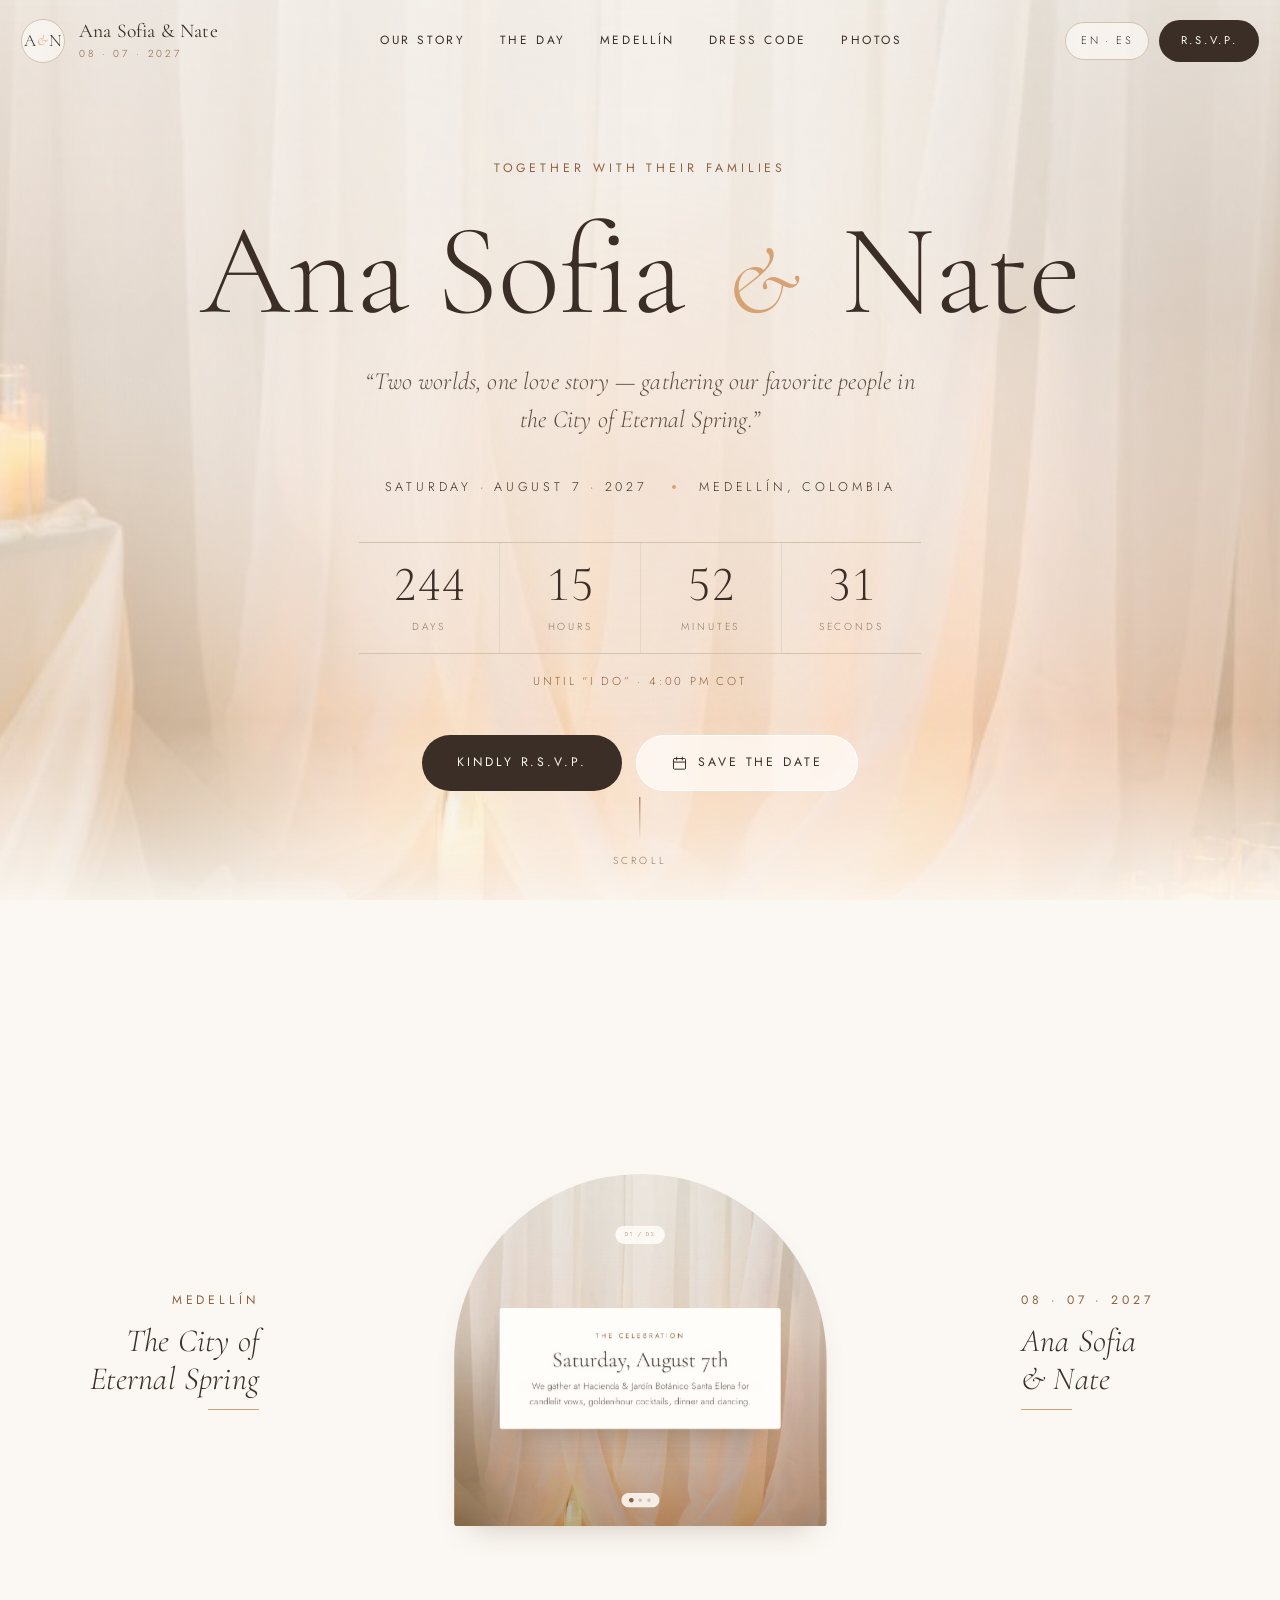
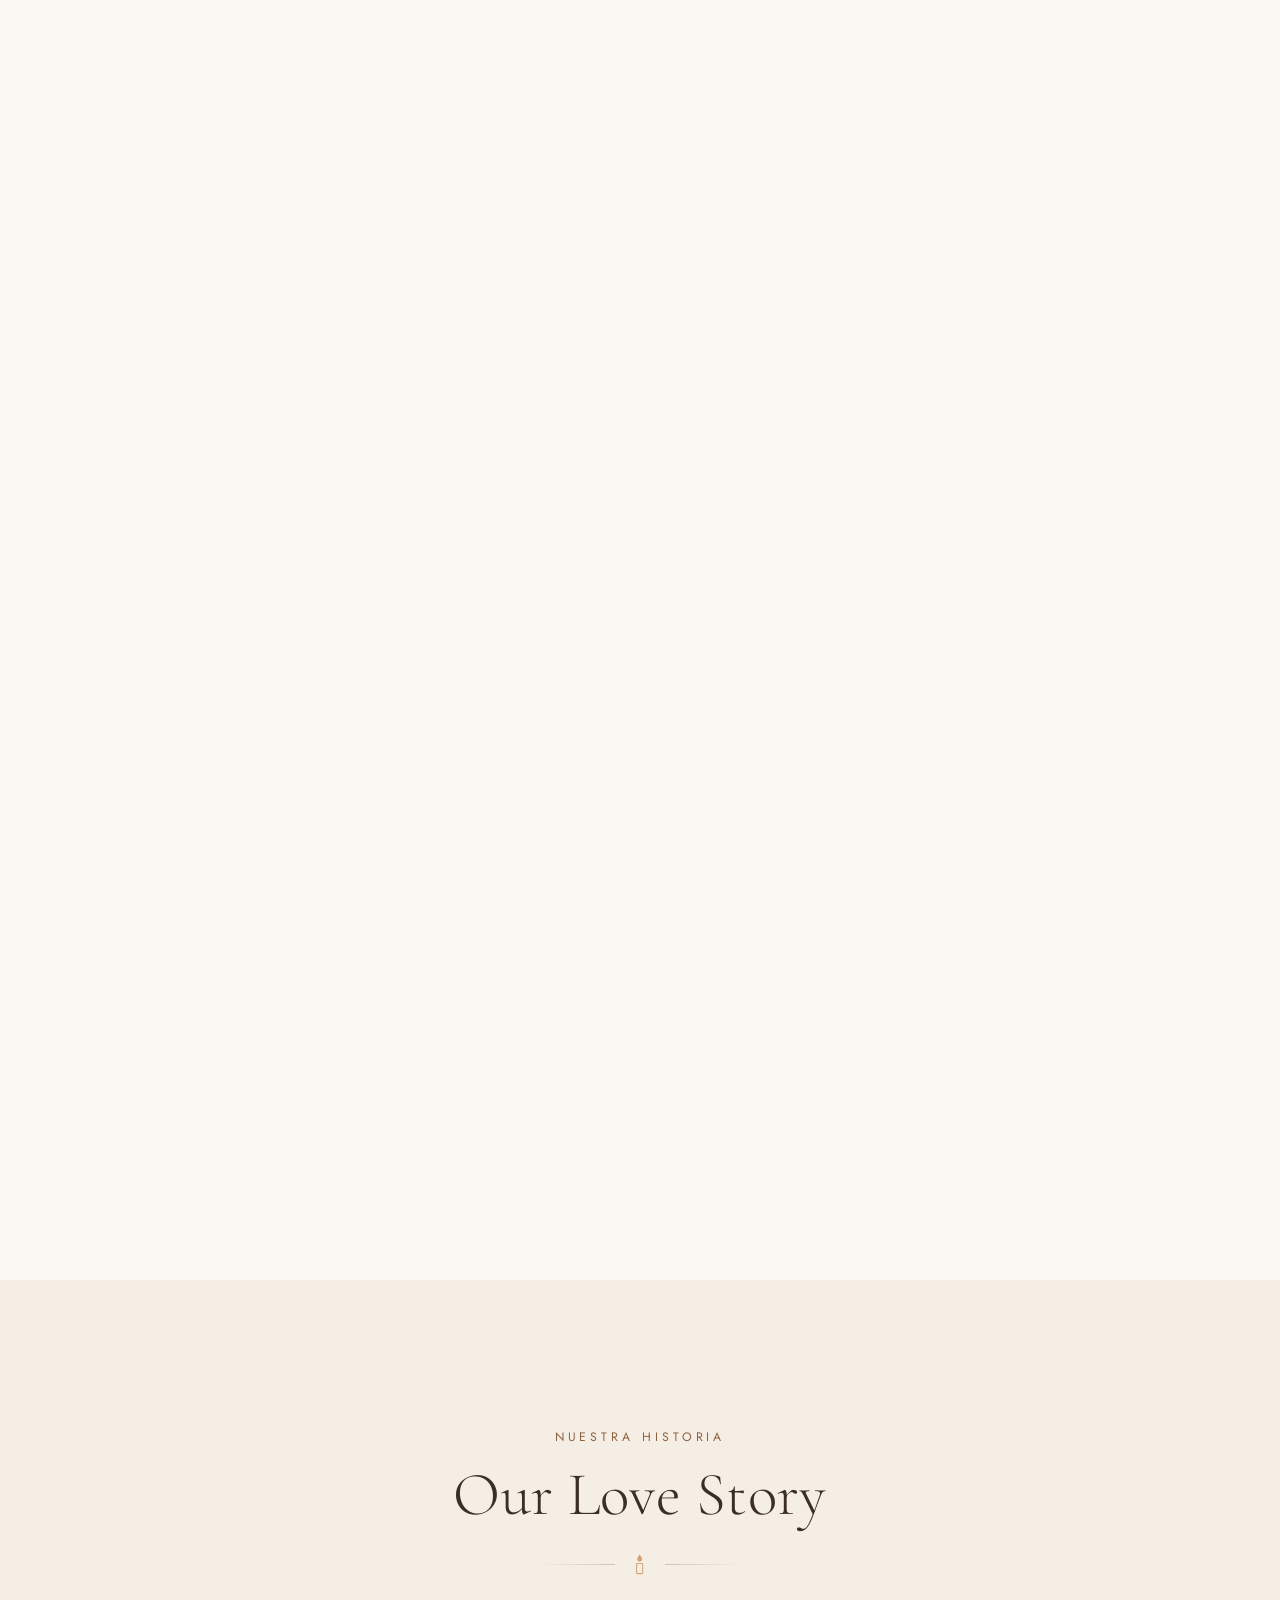
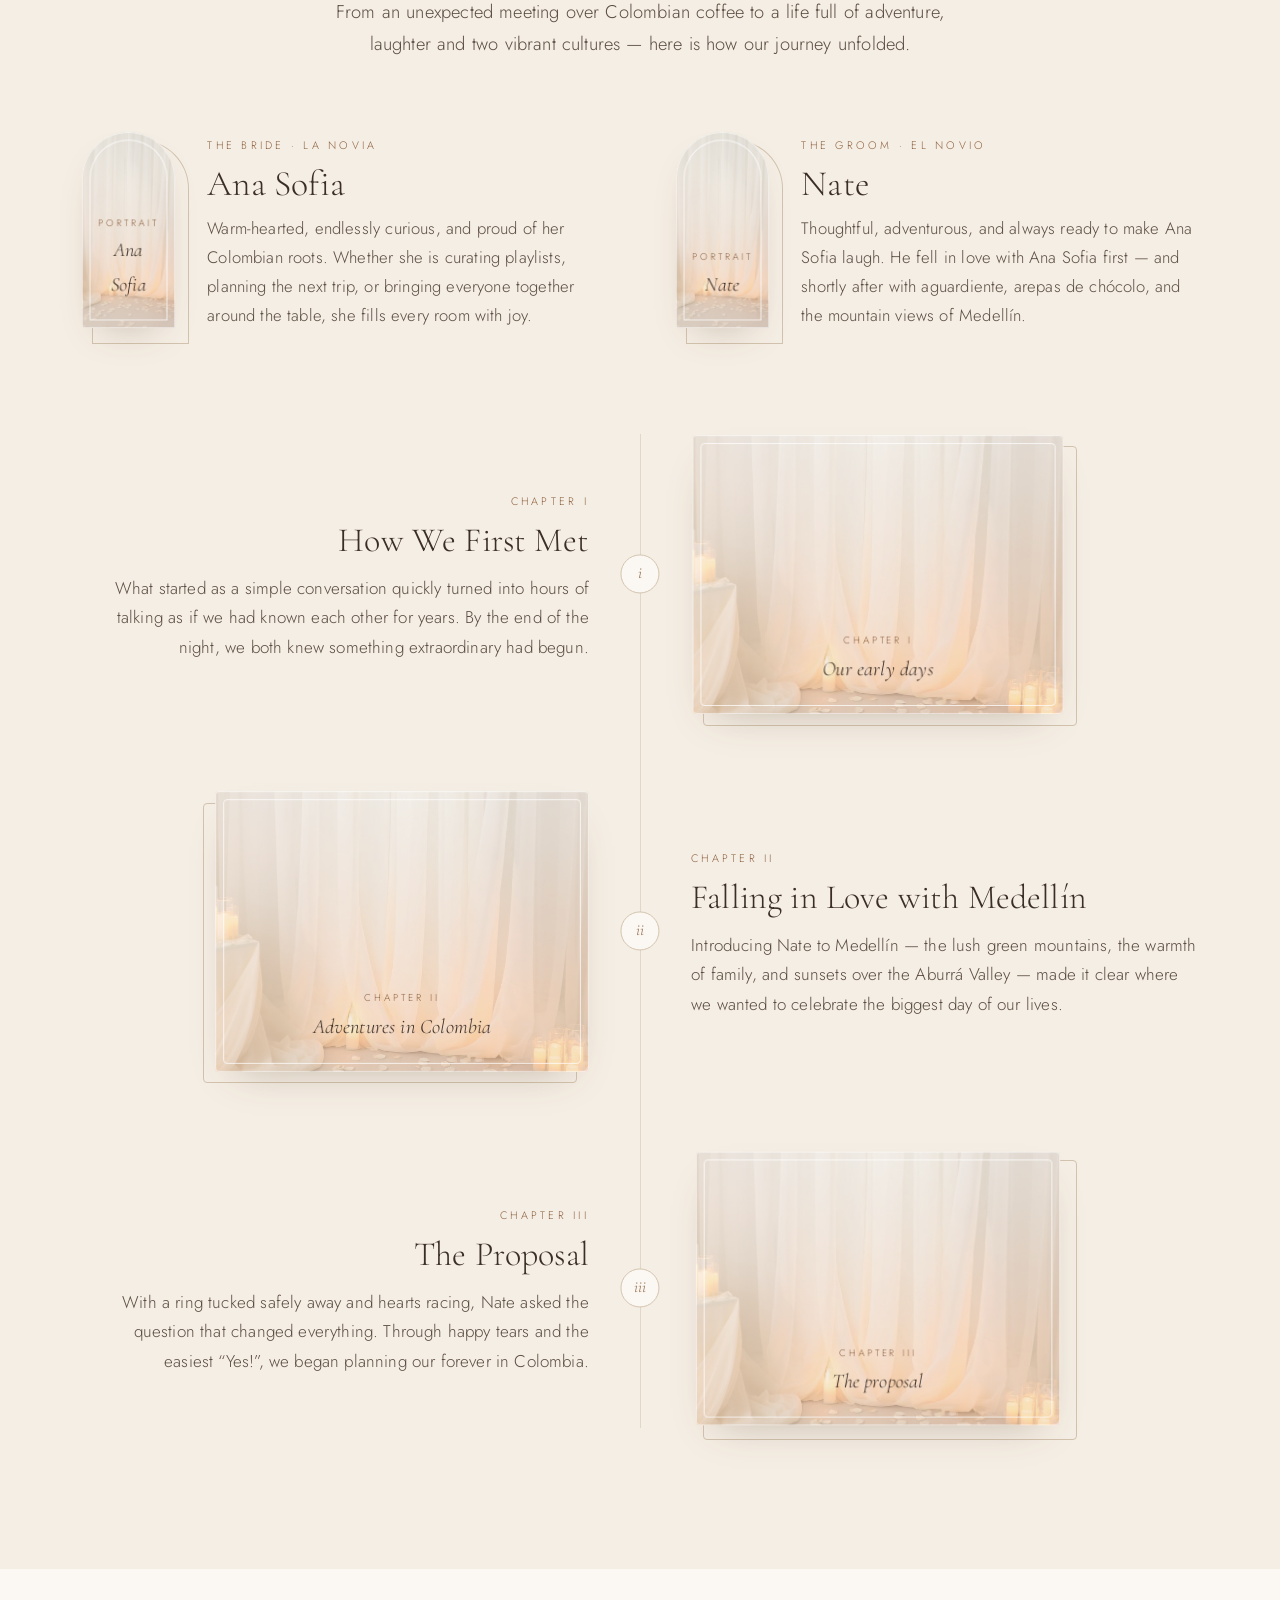
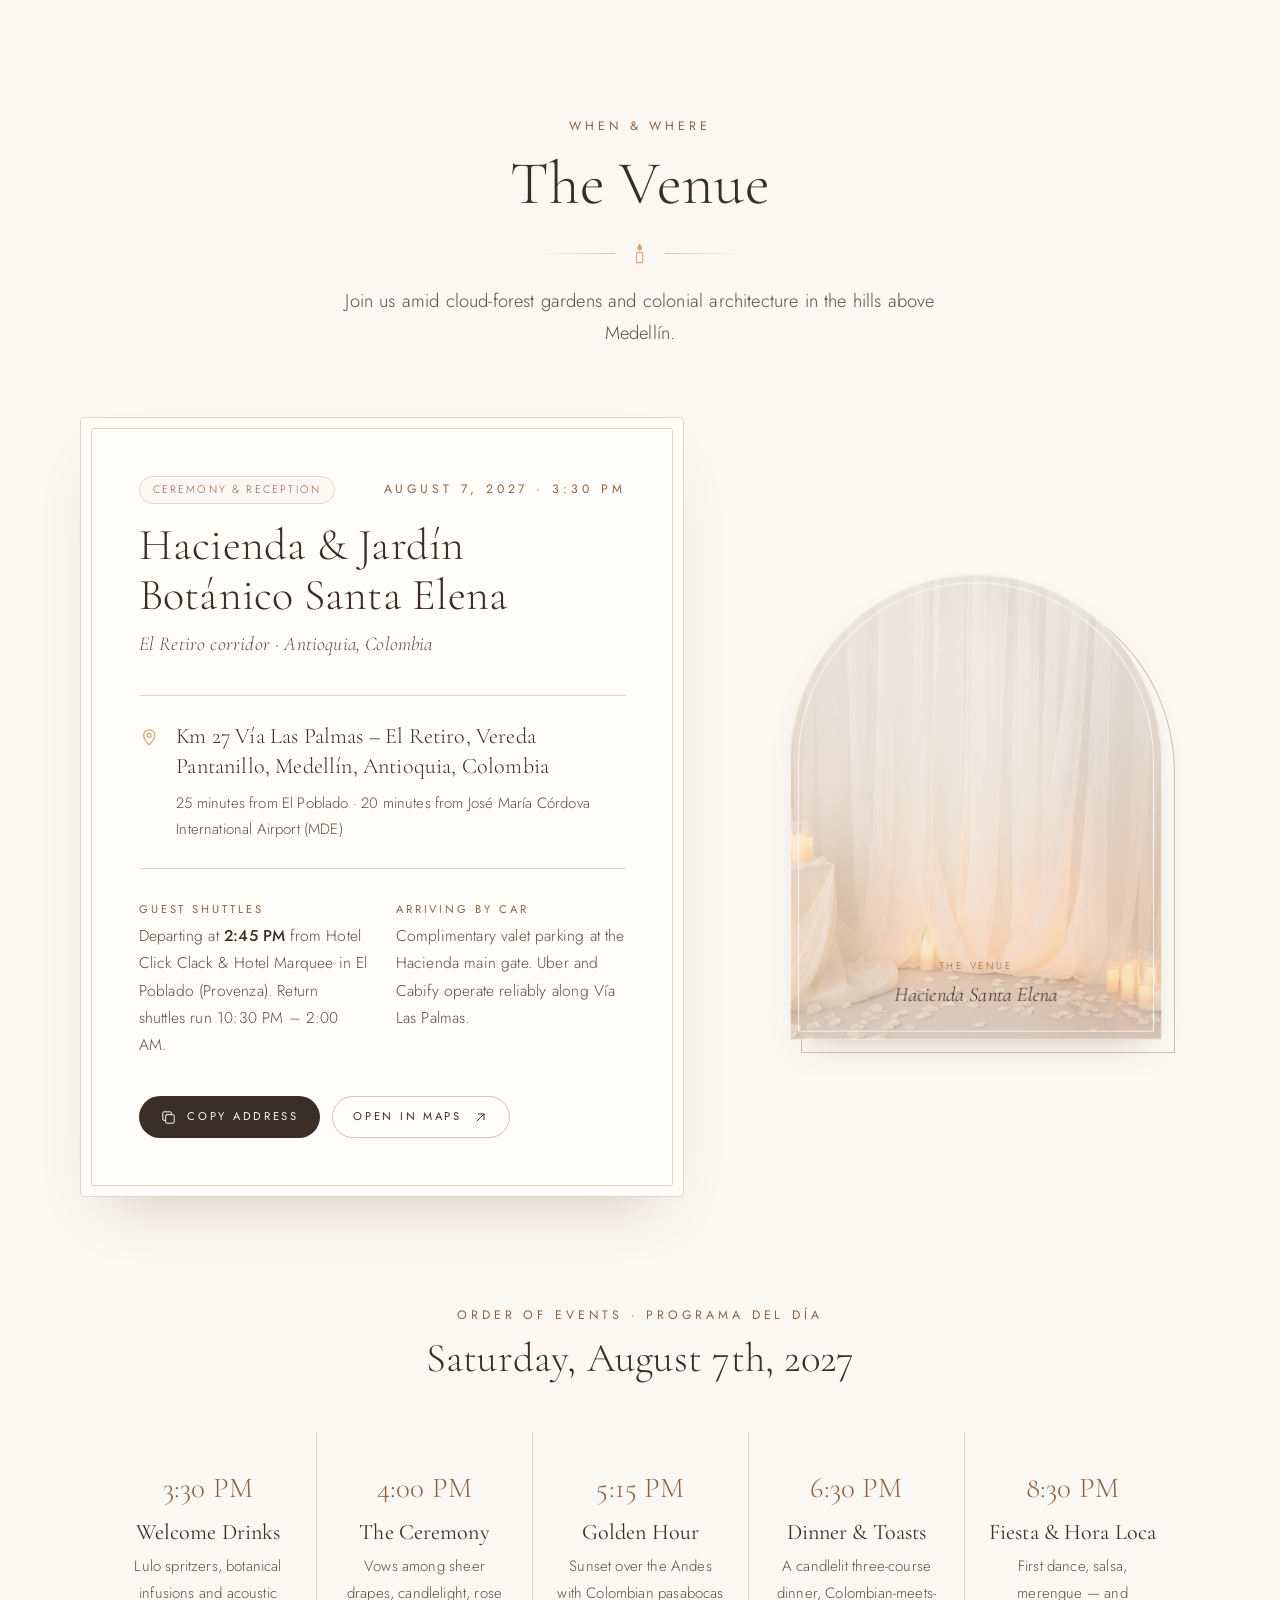
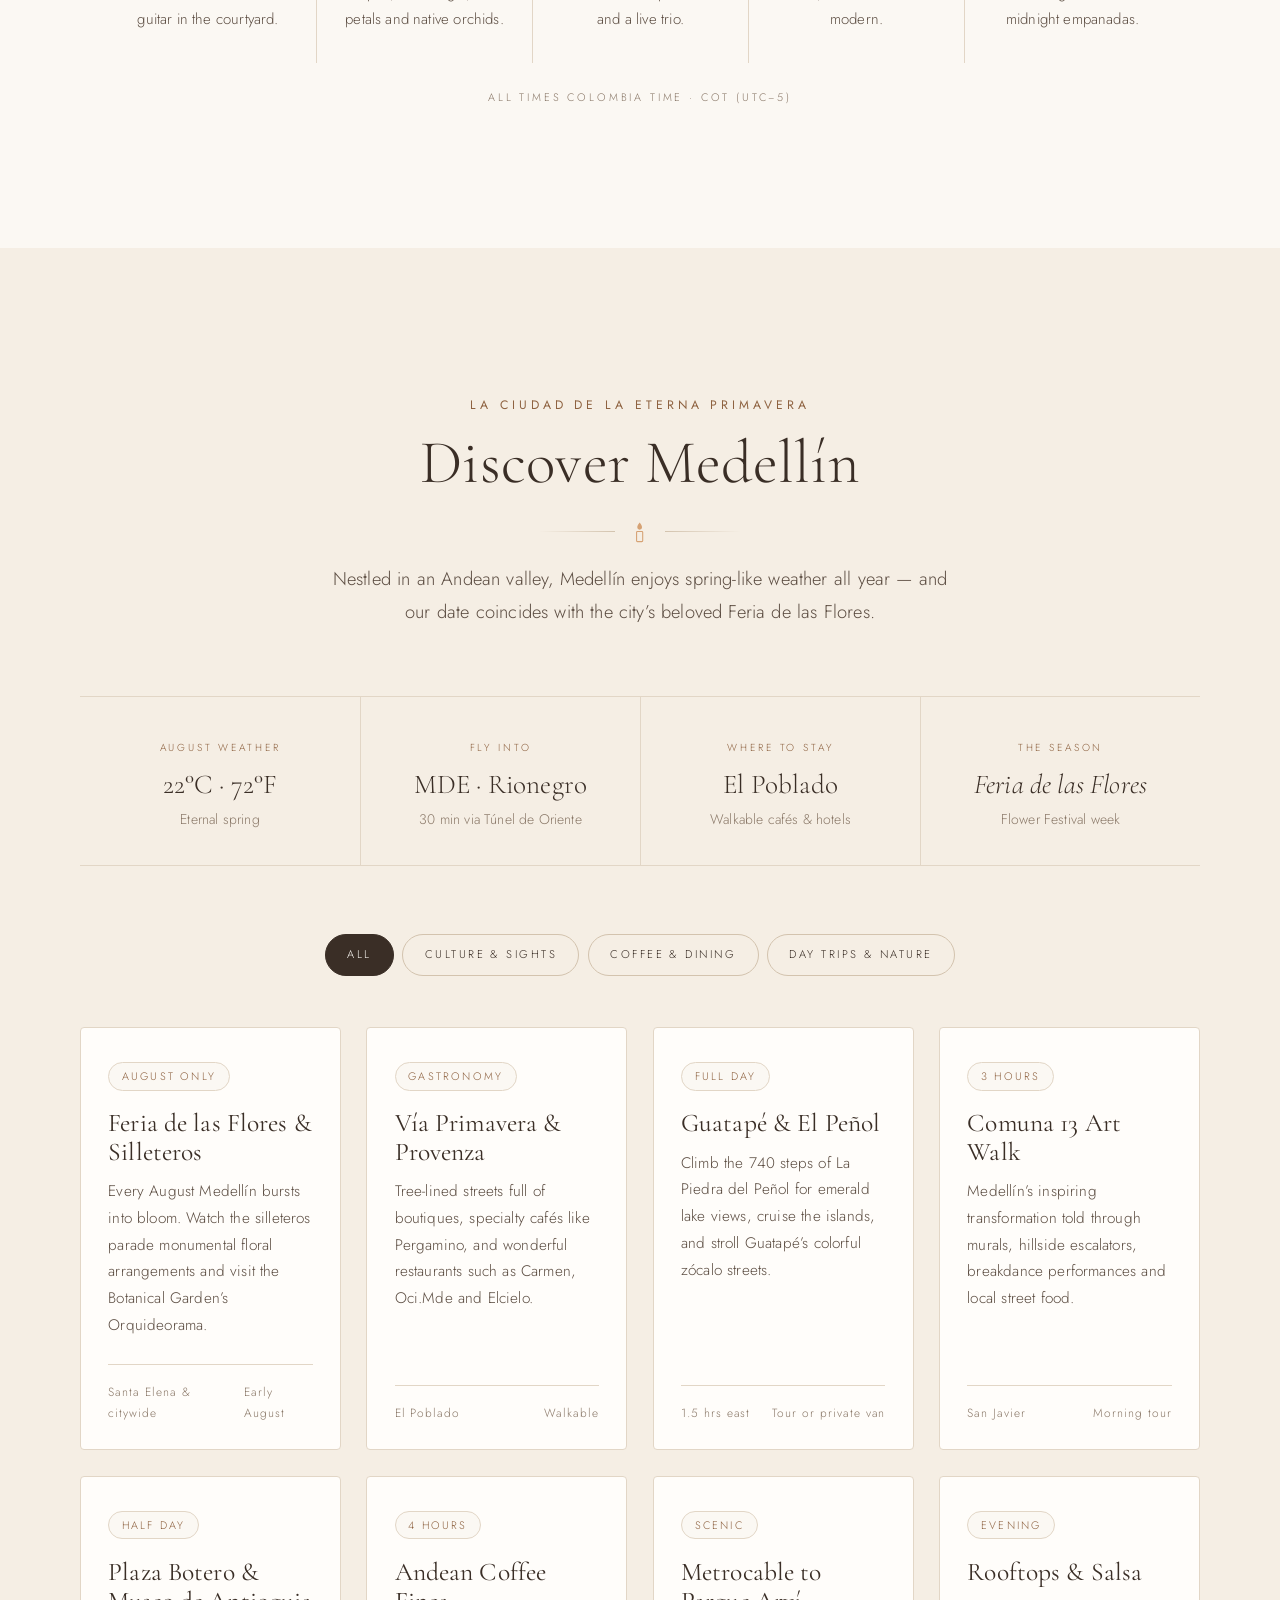
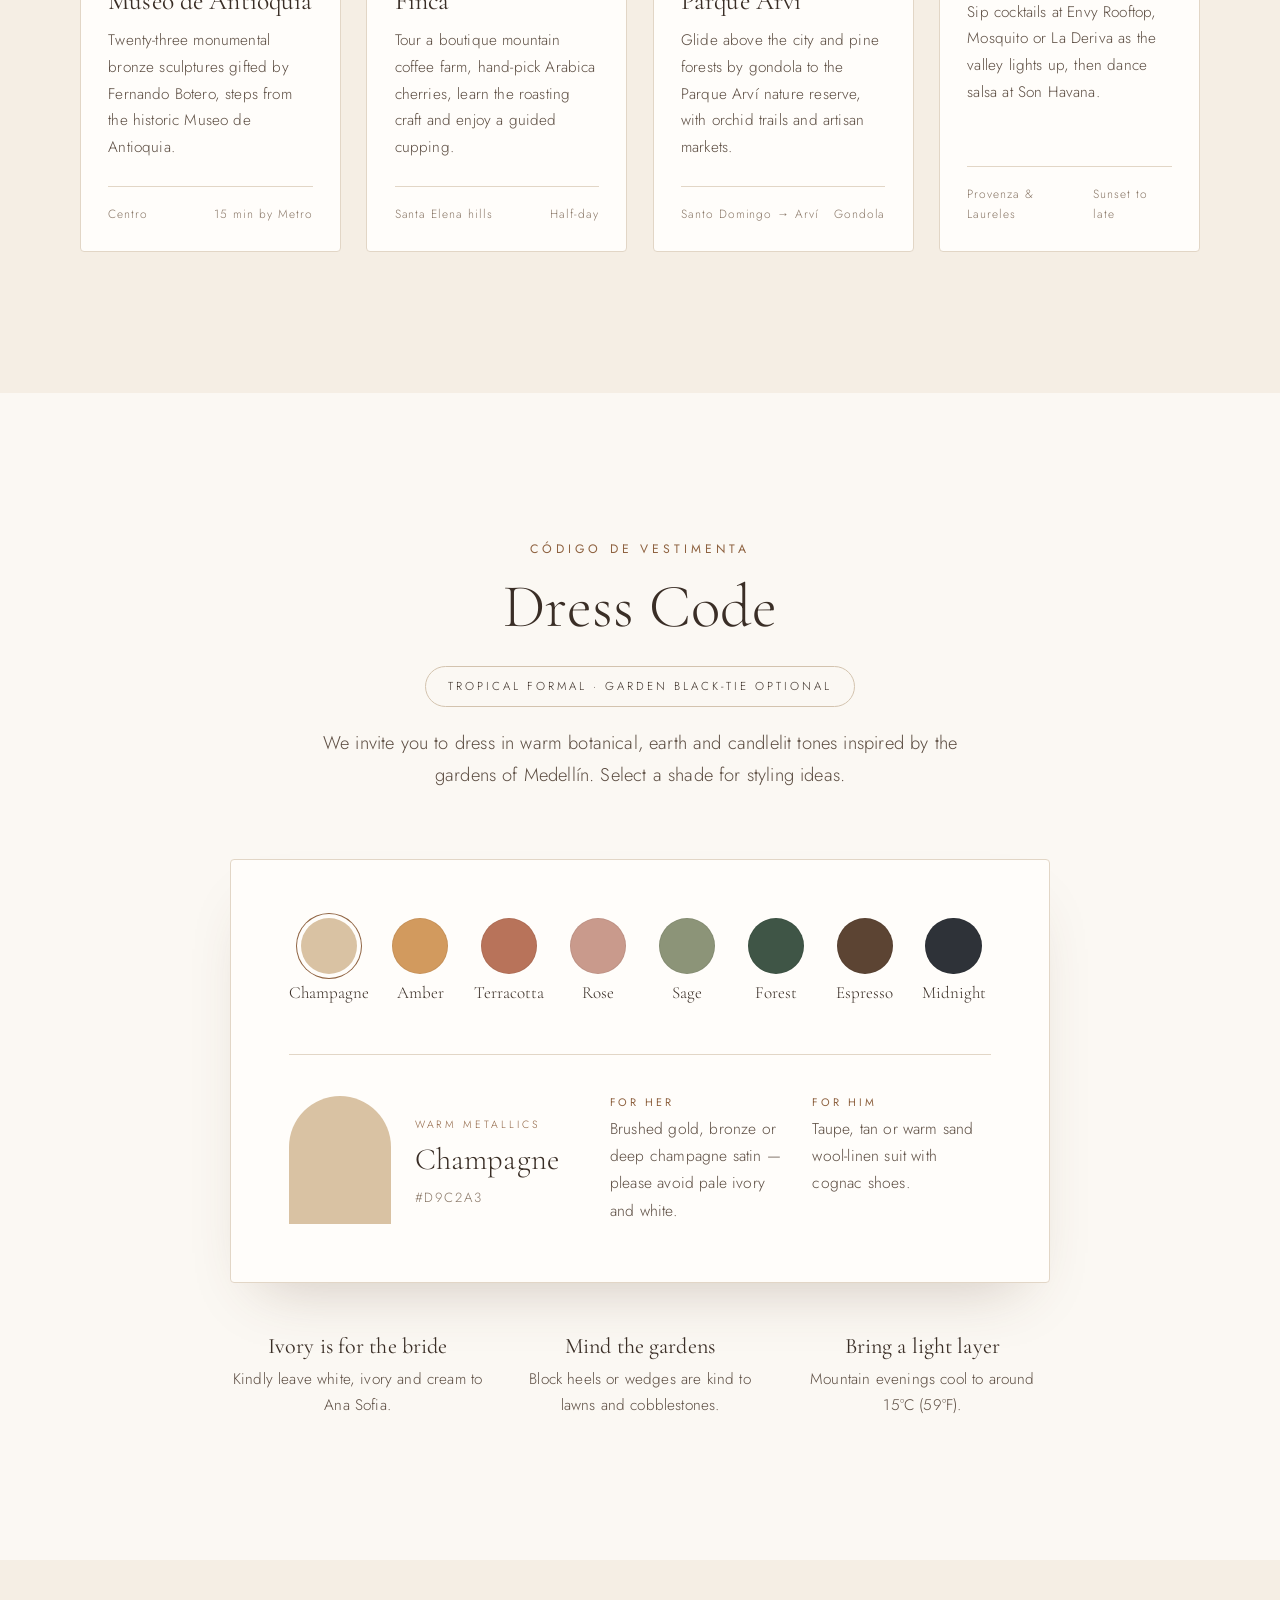
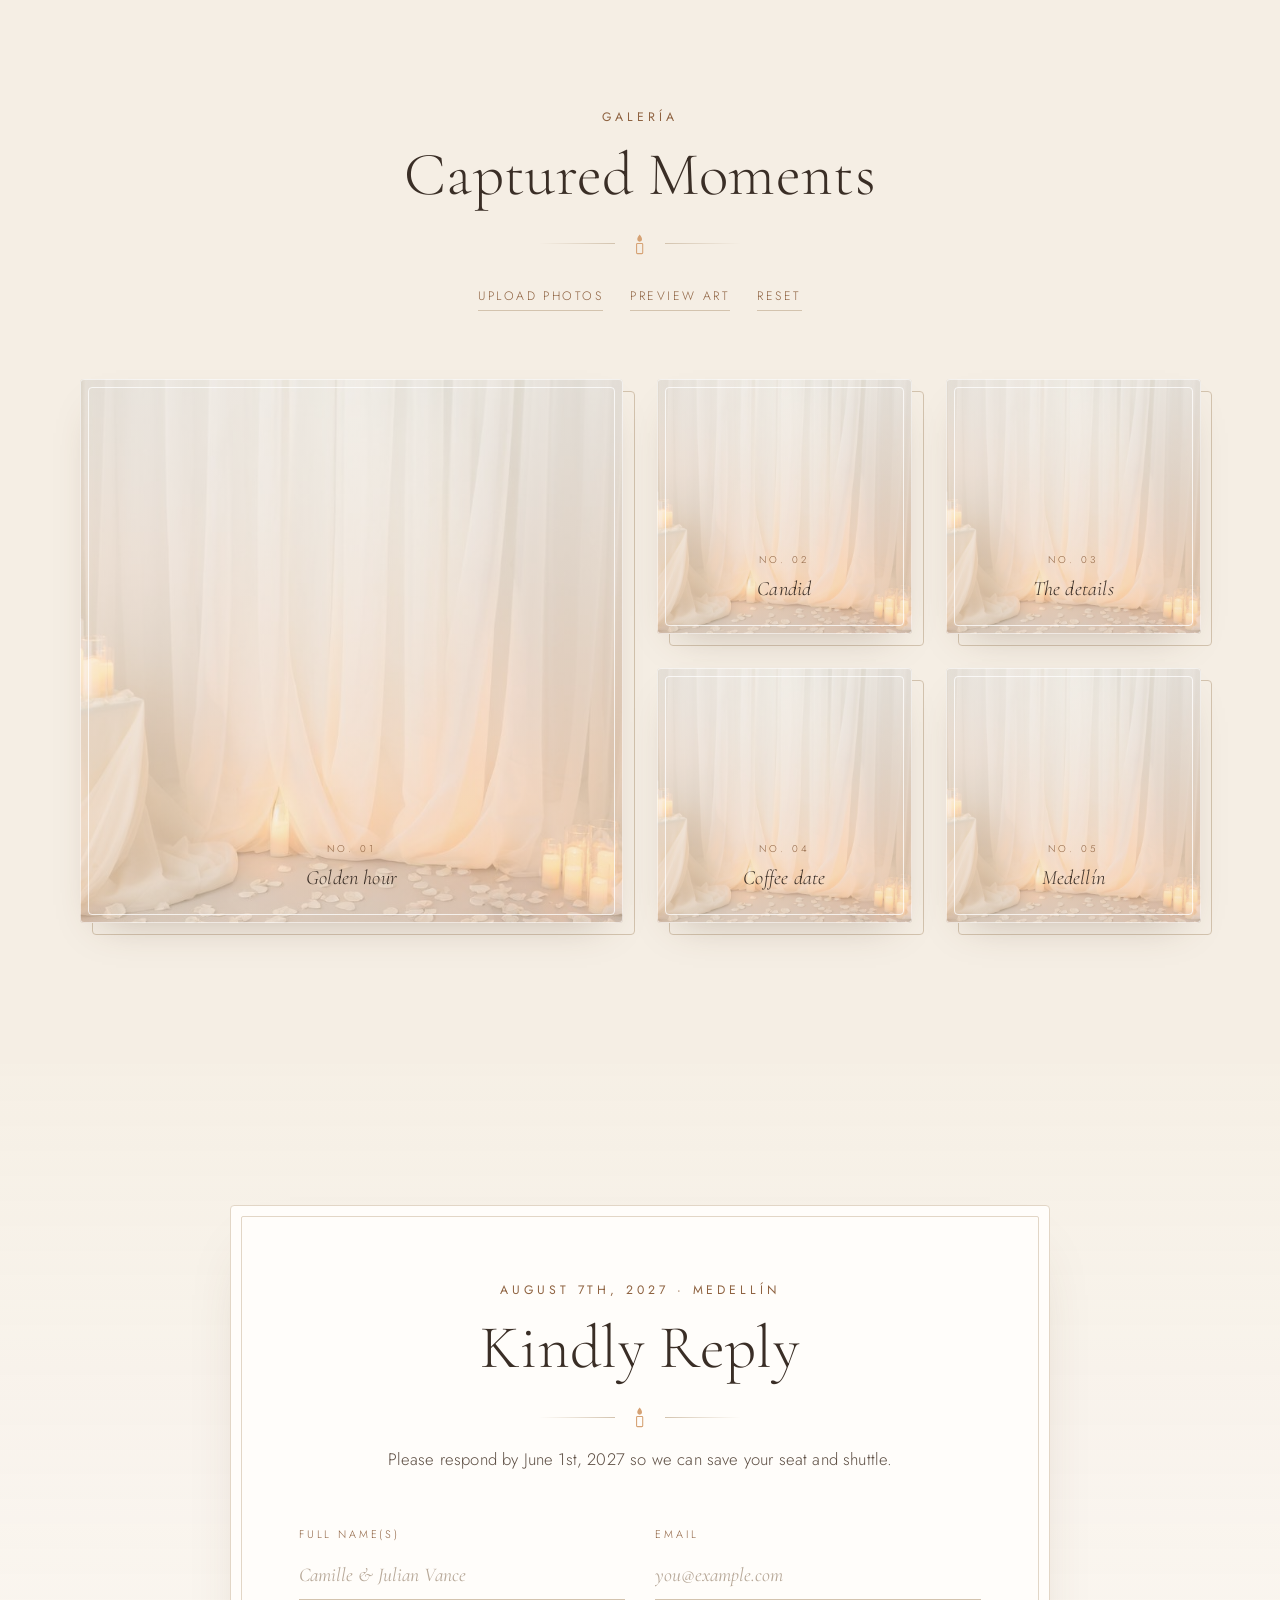
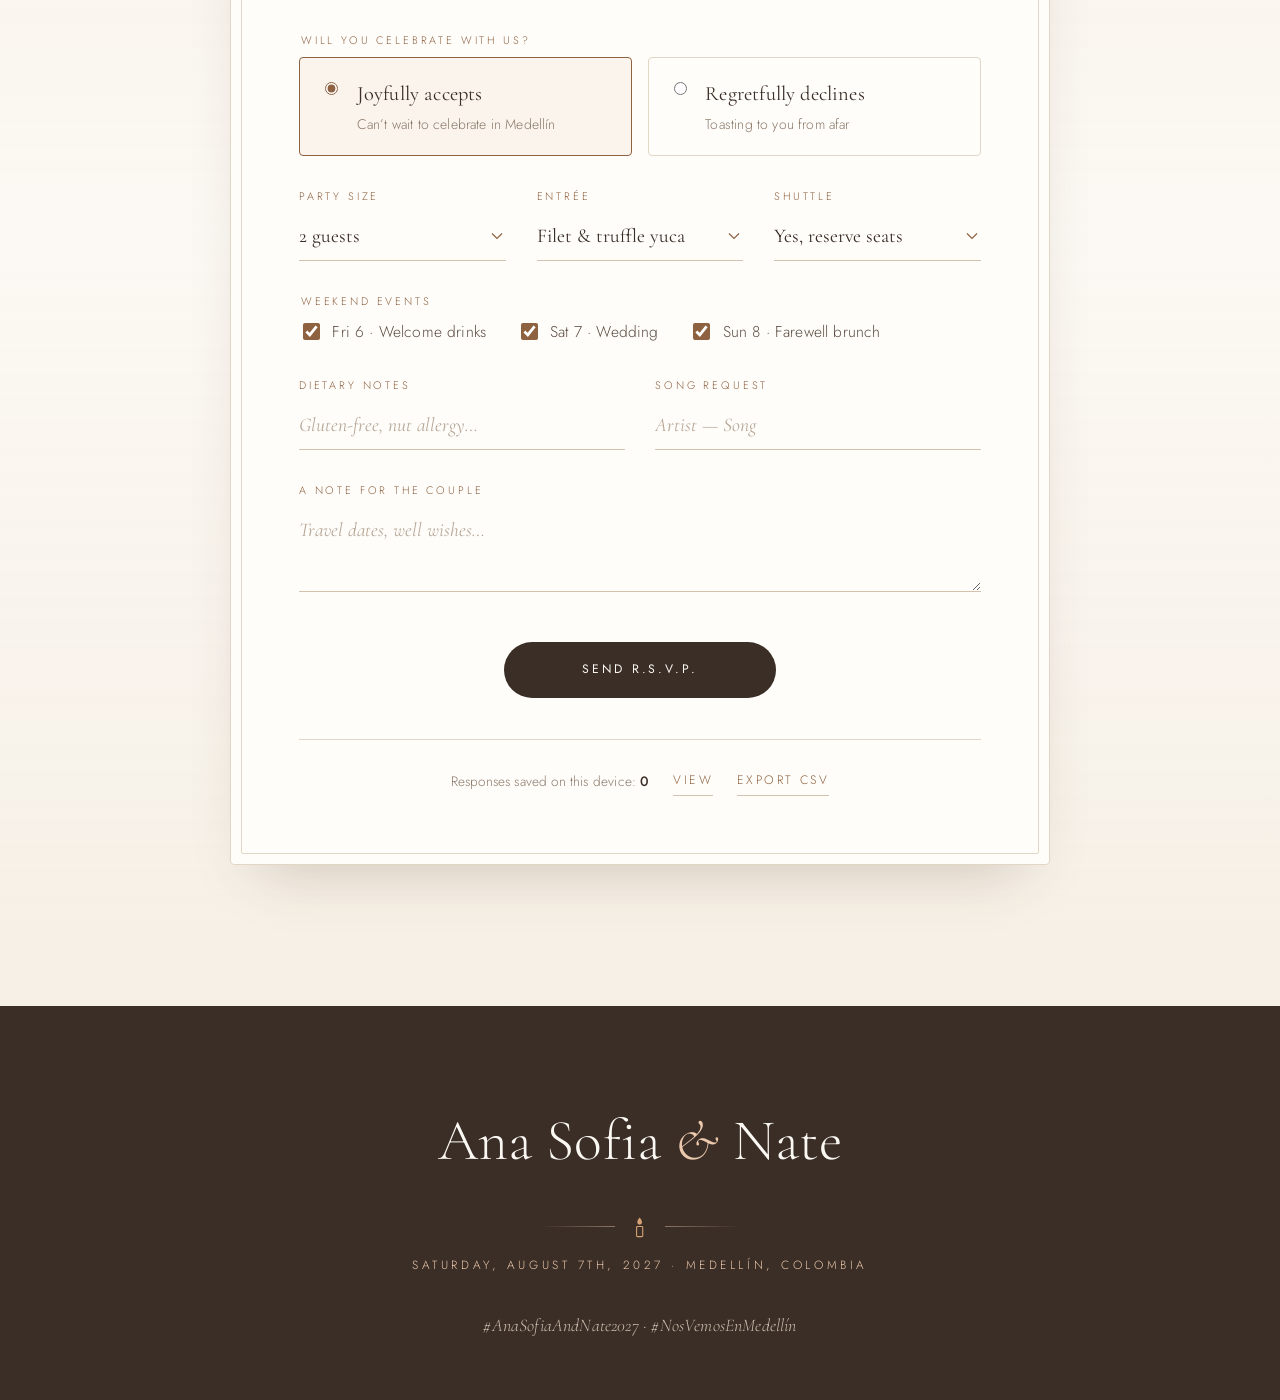
==== index.html @ 49f7eb11 "Redesign wedding site: minimal candlelight palette, refined frames and typography - Palette sampled " ====
<!DOCTYPE html>
<html lang="en">
<head>
  <meta charset="UTF-8" />
  <meta name="viewport" content="width=device-width, initial-scale=1.0" />
  <title>Ana Sofia &amp; Nate — August 7, 2027 · Medellín, Colombia</title>
  <meta name="description" content="Join us to celebrate the wedding of Ana Sofia & Nate on Saturday, August 7th, 2027 in Medellín, Colombia." />
  <meta name="theme-color" content="#FBF8F3" />
  <meta property="og:title" content="Ana Sofia & Nate · August 7, 2027" />
  <meta property="og:description" content="Two worlds, one love story — Medellín, Colombia." />
  <meta property="og:image" content="assets/photos/draped-candlelight-bg.jpg" />

  <link rel="preconnect" href="https://fonts.googleapis.com" />
  <link rel="preconnect" href="https://fonts.gstatic.com" crossorigin />
  <link href="https://fonts.googleapis.com/css2?family=Cormorant+Garamond:ital,wght@0,300;0,400;0,500;1,300;1,400&family=Jost:wght@300;400;500&family=Pinyon+Script&display=swap" rel="stylesheet" />

  <link rel="stylesheet" href="css/styles.css" />
</head>
<body>

  <!-- Candle (reused as the flourish ornament) -->
  <svg width="0" height="0" style="position:absolute" aria-hidden="true">
    <symbol id="i-candle" viewBox="0 0 14 20">
      <path d="M7 1.2c1.6 2 2.2 3.4 2.2 4.5A2.2 2.2 0 0 1 7 7.9a2.2 2.2 0 0 1-2.2-2.2c0-1.1.6-2.5 2.2-4.5z" fill="currentColor" stroke="none" />
      <rect x="4.2" y="9.5" width="5.6" height="9.3" rx="0.8" fill="none" stroke="currentColor" stroke-width="1" />
    </symbol>
  </svg>

  <div id="scrollProgressBar" aria-hidden="true"></div>

  <input type="file" id="photoUploadInput" accept="image/*" hidden />
  <input type="file" id="multiPhotoUploadInput" accept="image/*" multiple hidden />

  <!-- ======================================================================
       HEADER
       ====================================================================== -->
  <header id="siteHeader" class="site-header">
    <div class="header-inner">
      <a href="#home" class="monogram" aria-label="Ana Sofia & Nate — home">
        <span class="monogram-mark">A<span class="amp">&amp;</span>N</span>
        <span class="monogram-text">
          <b>Ana Sofia &amp; Nate</b>
          <small>08 · 07 · 2027</small>
        </span>
      </a>

      <nav class="main-nav" aria-label="Main">
        <a href="#story" class="nav-link" data-i18n="nav_story">Our Story</a>
        <a href="#venue" class="nav-link" data-i18n="nav_venue">The Day</a>
        <a href="#medellin" class="nav-link" data-i18n="nav_medellin">Medellín</a>
        <a href="#attire" class="nav-link" data-i18n="nav_attire">Dress Code</a>
        <a href="#gallery" class="nav-link" data-i18n="nav_gallery">Photos</a>
      </nav>

      <div class="header-actions">
        <button id="langToggleBtn" type="button" class="lang-btn" title="English / Español">
          <span id="langLabel">EN · ES</span>
        </button>
        <a href="#rsvp" class="btn btn-solid btn-sm header-rsvp" data-i18n="nav_rsvp">R.S.V.P.</a>
        <button id="mobileMenuBtn" type="button" class="menu-btn" aria-label="Open menu" aria-expanded="false" aria-controls="mobileMenuDrawer">
          <svg id="menuIconOpen" class="icon" viewBox="0 0 24 24"><path d="M4 8h16M4 16h16" /></svg>
          <svg id="menuIconClose" class="icon" viewBox="0 0 24 24" hidden><path d="M6 6l12 12M18 6L6 18" /></svg>
        </button>
      </div>
    </div>
  </header>

  <div id="mobileMenuDrawer" class="mobile-drawer" aria-hidden="true">
    <a href="#story" class="mobile-nav-link" data-i18n="nav_story">Our Story</a>
    <a href="#venue" class="mobile-nav-link" data-i18n="nav_venue">The Day</a>
    <a href="#medellin" class="mobile-nav-link" data-i18n="nav_medellin">Medellín</a>
    <a href="#attire" class="mobile-nav-link" data-i18n="nav_attire">Dress Code</a>
    <a href="#gallery" class="mobile-nav-link" data-i18n="nav_gallery">Photos</a>
    <a href="#rsvp" class="mobile-nav-link btn btn-solid" data-i18n="nav_rsvp">R.S.V.P.</a>
  </div>

  <main>
    <!-- ====================================================================
         HERO — the candlelight curtain
         ==================================================================== -->
    <section id="home" class="hero">
      <div id="heroBg" class="hero-bg" aria-hidden="true"></div>
      <div class="hero-glow" aria-hidden="true"></div>

      <div class="hero-inner" data-reveal="fade-up">
        <span class="eyebrow" data-i18n="hero_eyebrow">Together with their families</span>

        <h1 class="hero-names">Ana Sofia <span class="amp">&amp;</span> Nate</h1>

        <p class="hero-quote" data-i18n="hero_subtitle">
          “Two worlds, one love story — gathering our favorite people in the City of Eternal Spring.”
        </p>

        <div class="hero-meta">
          <span data-i18n="hero_date">Saturday · August 7 · 2027</span>
          <span class="dot" aria-hidden="true"></span>
          <span>Medellín, Colombia</span>
        </div>

        <div class="countdown" role="timer" aria-label="Countdown to the wedding">
          <div class="countdown-cell"><span id="cd-days" class="countdown-num">—</span><span class="countdown-label" data-i18n="cd_days">Days</span></div>
          <div class="countdown-cell"><span id="cd-hours" class="countdown-num">—</span><span class="countdown-label" data-i18n="cd_hours">Hours</span></div>
          <div class="countdown-cell"><span id="cd-minutes" class="countdown-num">—</span><span class="countdown-label" data-i18n="cd_mins">Minutes</span></div>
          <div class="countdown-cell"><span id="cd-seconds" class="countdown-num">—</span><span class="countdown-label" data-i18n="cd_secs">Seconds</span></div>
        </div>
        <p class="countdown-caption" data-i18n="countdown_label">Until “I do” · 4:00 PM COT</p>

        <div class="hero-actions">
          <a href="#rsvp" class="btn btn-solid" data-i18n="hero_cta_rsvp">Kindly R.S.V.P.</a>
          <button id="addToCalendarBtn" type="button" class="btn btn-light">
            <svg class="icon" viewBox="0 0 24 24"><rect x="3.5" y="5" width="17" height="15" rx="1.5" /><path d="M3.5 10h17M8 3v4M16 3v4" /></svg>
            <span data-i18n="hero_cta_calendar">Save the Date</span>
          </button>
        </div>
      </div>

      <a href="#medellin-portal" class="scroll-cue" aria-label="Scroll down">
        <span aria-hidden="true"></span>
        Scroll
      </a>
    </section>

    <!-- ====================================================================
         MEDELLÍN PORTAL — sticky scroll-zoom arch
         ==================================================================== -->
    <section id="medellin-portal" aria-label="Welcome to Medellín">
      <div id="portalScrollTrack" class="scroll-portal-track">
        <div class="scroll-portal-sticky">

          <div id="portalLeftShutter" class="portal-side portal-side-left" aria-hidden="true">
            <span class="eyebrow">Medellín</span>
            <p>The City of<br />Eternal Spring</p>
            <span class="rule"></span>
          </div>

          <div id="portalArchWindow" class="portal-arch-window">
            <div id="portalInnerBg" aria-hidden="true"></div>
            <div class="portal-scrim" aria-hidden="true"></div>

            <span id="portalProgressLabel" class="portal-label">01 / 03</span>

            <div class="portal-steps">
              <div id="portalStep1" class="portal-step-card is-active">
                <span class="eyebrow" data-i18n="portal1_eyebrow">The Destination</span>
                <h3 data-i18n="portal1_title">Welcome to Medellín</h3>
                <p data-i18n="portal1_text">Tucked high in the Andes, Medellín greets you with eternal-spring weather and true Colombian warmth.</p>
              </div>
              <div id="portalStep2" class="portal-step-card">
                <span class="eyebrow" data-i18n="portal2_eyebrow">Feria de las Flores</span>
                <h3 data-i18n="portal2_title">August in Full Bloom</h3>
                <p data-i18n="portal2_text">Our wedding weekend falls during the Festival of the Flowers, when orchids and rose petals fill the mountain estates.</p>
              </div>
              <div id="portalStep3" class="portal-step-card">
                <span class="eyebrow" data-i18n="portal3_eyebrow">The Celebration</span>
                <h3 data-i18n="portal3_title">Saturday, August 7th</h3>
                <p data-i18n="portal3_text">We gather at Hacienda &amp; Jardín Botánico Santa Elena for candlelit vows, golden-hour cocktails, dinner and dancing.</p>
              </div>
            </div>

            <div class="portal-dots" aria-hidden="true">
              <span id="portalDot1" class="portal-dot is-active"></span>
              <span id="portalDot2" class="portal-dot"></span>
              <span id="portalDot3" class="portal-dot"></span>
            </div>
          </div>

          <div id="portalRightShutter" class="portal-side portal-side-right" aria-hidden="true">
            <span class="eyebrow">08 · 07 · 2027</span>
            <p>Ana Sofia<br />&amp; Nate</p>
            <span class="rule"></span>
          </div>

        </div>
      </div>
    </section>

    <!-- ====================================================================
         OUR STORY
         ==================================================================== -->
    <section id="story" class="section section-cream">
      <div class="container">
        <header class="section-head" data-reveal="fade-up">
          <span class="eyebrow" data-i18n="story_eyebrow">Nuestra Historia</span>
          <h2 class="section-title" data-i18n="story_title">Our Love Story</h2>
          <div class="flourish" aria-hidden="true"><svg><use href="#i-candle" /></svg></div>
          <p class="lead" data-i18n="story_intro">
            From an unexpected meeting over Colombian coffee to a life full of adventure, laughter and two vibrant cultures — here is how our journey unfolded.
          </p>
        </header>

        <div class="bios">
          <article class="bio" data-reveal="slide-left">
            <div class="frame frame-arch size-bio">
              <div class="photo-placeholder scroll-zoom-object" data-scroll-zoom="0.08" data-slot="bio-sofi" data-title="Portrait of Ana Sofia" tabindex="0" role="button" aria-label="Upload a portrait of Ana Sofia">
                <div class="photo-caption"><small>Portrait</small><span>Ana Sofia</span></div>
                <span class="placeholder-overlay-badge">Add photo</span>
              </div>
            </div>
            <div>
              <span class="bio-role" data-i18n="bio_sofi_role">The Bride · La Novia</span>
              <h3>Ana Sofia</h3>
              <p data-i18n="bio_sofi_text">Warm-hearted, endlessly curious, and proud of her Colombian roots. Whether she is curating playlists, planning the next trip, or bringing everyone together around the table, she fills every room with joy.</p>
            </div>
          </article>

          <article class="bio" data-reveal="slide-right">
            <div class="frame frame-arch size-bio">
              <div class="photo-placeholder scroll-zoom-object" data-scroll-zoom="0.08" data-slot="bio-nate" data-title="Portrait of Nate" tabindex="0" role="button" aria-label="Upload a portrait of Nate">
                <div class="photo-caption"><small>Portrait</small><span>Nate</span></div>
                <span class="placeholder-overlay-badge">Add photo</span>
              </div>
            </div>
            <div>
              <span class="bio-role" data-i18n="bio_nate_role">The Groom · El Novio</span>
              <h3>Nate</h3>
              <p data-i18n="bio_nate_text">Thoughtful, adventurous, and always ready to make Ana Sofia laugh. He fell in love with Ana Sofia first — and shortly after with aguardiente, arepas de chócolo, and the mountain views of Medellín.</p>
            </div>
          </article>
        </div>

        <div id="storyTimelineContainer" class="timeline">
          <div class="timeline-spine" aria-hidden="true"><div id="storyTimelineProgress" class="timeline-spine-progress"></div></div>

          <div class="milestone">
            <div class="timeline-node" data-threshold="0.15">i</div>
            <div class="milestone-text" data-reveal="fade-up">
              <span class="chapter">Chapter I</span>
              <h3 data-i18n="m1_title">How We First Met</h3>
              <p data-i18n="m1_desc">What started as a simple conversation quickly turned into hours of talking as if we had known each other for years. By the end of the night, we both knew something extraordinary had begun.</p>
            </div>
            <div class="milestone-photo" data-reveal="zoom-in">
              <div class="frame frame-soft size-story">
                <div class="photo-placeholder scroll-zoom-object" data-scroll-zoom="0.1" data-slot="story-1" data-title="Chapter I — Our early days" tabindex="0" role="button" aria-label="Upload a photo for chapter one">
                  <div class="photo-caption"><small>Chapter I</small><span>Our early days</span></div>
                  <span class="placeholder-overlay-badge">Add photo</span>
                </div>
              </div>
            </div>
          </div>

          <div class="milestone reverse">
            <div class="timeline-node" data-threshold="0.5">ii</div>
            <div class="milestone-text" data-reveal="fade-up">
              <span class="chapter">Chapter II</span>
              <h3 data-i18n="m2_title">Falling in Love with Medellín</h3>
              <p data-i18n="m2_desc">Introducing Nate to Medellín — the lush green mountains, the warmth of family, and sunsets over the Aburrá Valley — made it clear where we wanted to celebrate the biggest day of our lives.</p>
            </div>
            <div class="milestone-photo" data-reveal="zoom-in">
              <div class="frame frame-soft frame-left size-story">
                <div class="photo-placeholder scroll-zoom-object" data-scroll-zoom="0.1" data-slot="story-2" data-title="Chapter II — Adventures in Colombia" tabindex="0" role="button" aria-label="Upload a photo for chapter two">
                  <div class="photo-caption"><small>Chapter II</small><span>Adventures in Colombia</span></div>
                  <span class="placeholder-overlay-badge">Add photo</span>
                </div>
              </div>
            </div>
          </div>

          <div class="milestone">
            <div class="timeline-node" data-threshold="0.85">iii</div>
            <div class="milestone-text" data-reveal="fade-up">
              <span class="chapter">Chapter III</span>
              <h3 data-i18n="m3_title">The Proposal</h3>
              <p data-i18n="m3_desc">With a ring tucked safely away and hearts racing, Nate asked the question that changed everything. Through happy tears and the easiest “Yes!”, we began planning our forever in Colombia.</p>
            </div>
            <div class="milestone-photo" data-reveal="zoom-in">
              <div class="frame frame-soft size-story">
                <div class="photo-placeholder scroll-zoom-object" data-scroll-zoom="0.1" data-slot="story-3" data-title="Chapter III — The proposal" tabindex="0" role="button" aria-label="Upload a photo for chapter three">
                  <div class="photo-caption"><small>Chapter III</small><span>The proposal</span></div>
                  <span class="placeholder-overlay-badge">Add photo</span>
                </div>
              </div>
            </div>
          </div>
        </div>
      </div>
    </section>

    <!-- ====================================================================
         VENUE & SCHEDULE
         ==================================================================== -->
    <section id="venue" class="section">
      <div class="container">
        <header class="section-head" data-reveal="fade-up">
          <span class="eyebrow" data-i18n="venue_eyebrow">When &amp; Where</span>
          <h2 class="section-title" data-i18n="venue_title">The Venue</h2>
          <div class="flourish" aria-hidden="true"><svg><use href="#i-candle" /></svg></div>
          <p class="lead" data-i18n="venue_subtitle">Join us amid cloud-forest gardens and colonial architecture in the hills above Medellín.</p>
        </header>

        <div class="venue-grid">
          <div class="card-framed venue-card" data-reveal="slide-left">
            <div class="venue-head-row">
              <span class="tag">Ceremony &amp; Reception</span>
              <span class="eyebrow">August 7, 2027 · 3:30 PM</span>
            </div>
            <h3>Hacienda &amp; Jardín Botánico Santa Elena</h3>
            <p class="venue-region">El Retiro corridor · Antioquia, Colombia</p>

            <div class="venue-address">
              <svg class="icon" viewBox="0 0 24 24"><path d="M12 21s-6.5-6.2-6.5-11.2a6.5 6.5 0 0 1 13 0C18.5 14.8 12 21 12 21z" /><circle cx="12" cy="9.8" r="2.3" /></svg>
              <div>
                <p id="venueAddressText" class="venue-address-text">Km 27 Vía Las Palmas – El Retiro, Vereda Pantanillo, Medellín, Antioquia, Colombia</p>
                <small>25 minutes from El Poblado · 20 minutes from José María Córdova International Airport (MDE)</small>
              </div>
            </div>

            <div class="venue-info">
              <div>
                <h4>Guest Shuttles</h4>
                <p>Departing at <strong>2:45 PM</strong> from Hotel Click Clack &amp; Hotel Marquee in El Poblado (Provenza). Return shuttles run 10:30 PM – 2:00 AM.</p>
              </div>
              <div>
                <h4>Arriving by Car</h4>
                <p>Complimentary valet parking at the Hacienda main gate. Uber and Cabify operate reliably along Vía Las Palmas.</p>
              </div>
            </div>

            <div class="venue-actions">
              <button id="copyAddressBtn" type="button" class="btn btn-solid btn-sm">
                <svg class="icon" viewBox="0 0 24 24"><rect x="8" y="8" width="12" height="12" rx="1.5" /><path d="M16 8V5.5A1.5 1.5 0 0 0 14.5 4h-9A1.5 1.5 0 0 0 4 5.5v9A1.5 1.5 0 0 0 5.5 16H8" /></svg>
                <span id="copyAddressLabel">Copy Address</span>
              </button>
              <a href="https://www.google.com/maps/search/?api=1&amp;query=V%C3%ADa+Las+Palmas+El+Retiro+Medellin+Colombia" target="_blank" rel="noopener noreferrer" class="btn btn-ghost btn-sm">
                Open in Maps
                <svg class="icon" viewBox="0 0 24 24"><path d="M7 17L17 7M9 7h8v8" /></svg>
              </a>
            </div>
          </div>

          <div data-reveal="zoom-in">
            <div class="frame frame-arch size-venue">
              <div class="photo-placeholder scroll-zoom-object" data-scroll-zoom="0.1" data-slot="venue-photo" data-title="Hacienda & Gardens — the venue" tabindex="0" role="button" aria-label="Upload a photo of the venue">
                <div class="photo-caption"><small>The Venue</small><span>Hacienda Santa Elena</span></div>
                <span class="placeholder-overlay-badge">Add photo</span>
              </div>
            </div>
          </div>
        </div>

        <div class="schedule" data-reveal="fade-up">
          <span class="eyebrow">Order of Events · Programa del Día</span>
          <h3 class="schedule-day">Saturday, August 7th, 2027</h3>

          <ol class="schedule-list" data-stagger-group>
            <li class="schedule-item" data-reveal="fade-up">
              <span class="schedule-time">3:30 PM</span>
              <h4>Welcome Drinks</h4>
              <p>Lulo spritzers, botanical infusions and acoustic guitar in the courtyard.</p>
            </li>
            <li class="schedule-item" data-reveal="fade-up">
              <span class="schedule-time">4:00 PM</span>
              <h4>The Ceremony</h4>
              <p>Vows among sheer drapes, candlelight, rose petals and native orchids.</p>
            </li>
            <li class="schedule-item" data-reveal="fade-up">
              <span class="schedule-time">5:15 PM</span>
              <h4>Golden Hour</h4>
              <p>Sunset over the Andes with Colombian pasabocas and a live trio.</p>
            </li>
            <li class="schedule-item" data-reveal="fade-up">
              <span class="schedule-time">6:30 PM</span>
              <h4>Dinner &amp; Toasts</h4>
              <p>A candlelit three-course dinner, Colombian-meets-modern.</p>
            </li>
            <li class="schedule-item" data-reveal="fade-up">
              <span class="schedule-time">8:30 PM</span>
              <h4>Fiesta &amp; Hora Loca</h4>
              <p>First dance, salsa, merengue — and midnight empanadas.</p>
            </li>
          </ol>
          <p class="tz-note">All times Colombia Time · COT (UTC−5)</p>
        </div>
      </div>
    </section>

    <!-- ====================================================================
         MEDELLÍN GUIDE
         ==================================================================== -->
    <section id="medellin" class="section section-cream">
      <div class="container">
        <header class="section-head" data-reveal="fade-up">
          <span class="eyebrow" data-i18n="mde_eyebrow">La Ciudad de la Eterna Primavera</span>
          <h2 class="section-title" data-i18n="mde_title">Discover Medellín</h2>
          <div class="flourish" aria-hidden="true"><svg><use href="#i-candle" /></svg></div>
          <p class="lead" data-i18n="mde_intro">Nestled in an Andean valley, Medellín enjoys spring-like weather all year — and our date coincides with the city’s beloved Feria de las Flores.</p>
        </header>

        <div class="facts" data-reveal="fade-up">
          <div class="fact"><small>August Weather</small><p>22°C · 72°F</p><span>Eternal spring</span></div>
          <div class="fact"><small>Fly Into</small><p>MDE · Rionegro</p><span>30 min via Túnel de Oriente</span></div>
          <div class="fact"><small>Where to Stay</small><p>El Poblado</p><span>Walkable cafés &amp; hotels</span></div>
          <div class="fact"><small>The Season</small><p><em>Feria de las Flores</em></p><span>Flower Festival week</span></div>
        </div>

        <div class="filters" role="group" aria-label="Filter recommendations" data-reveal="fade-up">
          <button type="button" class="mde-filter-btn active-filter" data-category="all" aria-pressed="true">All</button>
          <button type="button" class="mde-filter-btn" data-category="culture" aria-pressed="false">Culture &amp; Sights</button>
          <button type="button" class="mde-filter-btn" data-category="dining" aria-pressed="false">Coffee &amp; Dining</button>
          <button type="button" class="mde-filter-btn" data-category="daytrips" aria-pressed="false">Day Trips &amp; Nature</button>
        </div>

        <div id="medellinGrid" class="mde-grid" data-stagger-group>
          <article class="mde-card" data-category="culture" data-reveal="fade-up">
            <span class="tag">August only</span>
            <h3>Feria de las Flores &amp; Silleteros</h3>
            <p>Every August Medellín bursts into bloom. Watch the silleteros parade monumental floral arrangements and visit the Botanical Garden’s Orquideorama.</p>
            <footer><span>Santa Elena &amp; citywide</span><span>Early August</span></footer>
          </article>

          <article class="mde-card" data-category="dining" data-reveal="fade-up">
            <span class="tag">Gastronomy</span>
            <h3>Vía Primavera &amp; Provenza</h3>
            <p>Tree-lined streets full of boutiques, specialty cafés like Pergamino, and wonderful restaurants such as Carmen, Oci.Mde and Elcielo.</p>
            <footer><span>El Poblado</span><span>Walkable</span></footer>
          </article>

          <article class="mde-card" data-category="daytrips" data-reveal="fade-up">
            <span class="tag">Full day</span>
            <h3>Guatapé &amp; El Peñol</h3>
            <p>Climb the 740 steps of La Piedra del Peñol for emerald lake views, cruise the islands, and stroll Guatapé’s colorful zócalo streets.</p>
            <footer><span>1.5 hrs east</span><span>Tour or private van</span></footer>
          </article>

          <article class="mde-card" data-category="culture" data-reveal="fade-up">
            <span class="tag">3 hours</span>
            <h3>Comuna 13 Art Walk</h3>
            <p>Medellín’s inspiring transformation told through murals, hillside escalators, breakdance performances and local street food.</p>
            <footer><span>San Javier</span><span>Morning tour</span></footer>
          </article>

          <article class="mde-card" data-category="culture" data-reveal="fade-up">
            <span class="tag">Half day</span>
            <h3>Plaza Botero &amp; Museo de Antioquia</h3>
            <p>Twenty-three monumental bronze sculptures gifted by Fernando Botero, steps from the historic Museo de Antioquia.</p>
            <footer><span>Centro</span><span>15 min by Metro</span></footer>
          </article>

          <article class="mde-card" data-category="daytrips" data-reveal="fade-up">
            <span class="tag">4 hours</span>
            <h3>Andean Coffee Finca</h3>
            <p>Tour a boutique mountain coffee farm, hand-pick Arabica cherries, learn the roasting craft and enjoy a guided cupping.</p>
            <footer><span>Santa Elena hills</span><span>Half-day</span></footer>
          </article>

          <article class="mde-card" data-category="daytrips" data-reveal="fade-up">
            <span class="tag">Scenic</span>
            <h3>Metrocable to Parque Arví</h3>
            <p>Glide above the city and pine forests by gondola to the Parque Arví nature reserve, with orchid trails and artisan markets.</p>
            <footer><span>Santo Domingo → Arví</span><span>Gondola</span></footer>
          </article>

          <article class="mde-card" data-category="dining" data-reveal="fade-up">
            <span class="tag">Evening</span>
            <h3>Rooftops &amp; Salsa</h3>
            <p>Sip cocktails at Envy Rooftop, Mosquito or La Deriva as the valley lights up, then dance salsa at Son Havana.</p>
            <footer><span>Provenza &amp; Laureles</span><span>Sunset to late</span></footer>
          </article>
        </div>
      </div>
    </section>

    <!-- ====================================================================
         DRESS CODE
         ==================================================================== -->
    <section id="attire" class="section">
      <div class="container-narrow">
        <header class="section-head" data-reveal="fade-up">
          <span class="eyebrow" data-i18n="attire_eyebrow">Código de Vestimenta</span>
          <h2 class="section-title" data-i18n="attire_title">Dress Code</h2>
          <span class="dress-badge">Tropical Formal · Garden Black-Tie Optional</span>
          <p class="lead" data-i18n="attire_intro">We invite you to dress in warm botanical, earth and candlelit tones inspired by the gardens of Medellín. Select a shade for styling ideas.</p>
        </header>

        <div class="card palette-card" data-reveal="zoom-in">
          <div id="colorPaletteGrid" class="swatches">
            <button type="button" class="color-swatch-btn active" data-name="Champagne" data-hex="#D9C2A3" data-role="Warm Metallics"
              data-her="Brushed gold, bronze or deep champagne satin — please avoid pale ivory and white."
              data-him="Taupe, tan or warm sand wool-linen suit with cognac shoes.">
              <span class="swatch-circle" style="background:#D9C2A3"></span><span class="swatch-name">Champagne</span>
            </button>
            <button type="button" class="color-swatch-btn" data-name="Candle Amber" data-hex="#D29A5E" data-role="Golden Hour"
              data-her="Marigold, amber or warm ochre silk that glows at golden hour."
              data-him="Classic dark suit with amber or tortoiseshell accents.">
              <span class="swatch-circle" style="background:#D29A5E"></span><span class="swatch-name">Amber</span>
            </button>
            <button type="button" class="color-swatch-btn" data-name="Terracotta Clay" data-hex="#B8735A" data-role="Warm Earth"
              data-her="Draped terracotta or rust crepe — effortless warmth against the gardens."
              data-him="Warm brown or navy suit with a rust tie or boutonnière.">
              <span class="swatch-circle" style="background:#B8735A"></span><span class="swatch-name">Terracotta</span>
            </button>
            <button type="button" class="color-swatch-btn" data-name="Petal Rose" data-hex="#C99A8C" data-role="Romantic Florals"
              data-her="Dusty rose, mauve or muted coral, floor-length with soft movement."
              data-him="Charcoal or midnight suit with a muted rose pocket square.">
              <span class="swatch-circle" style="background:#C99A8C"></span><span class="swatch-name">Rose</span>
            </button>
            <button type="button" class="color-swatch-btn" data-name="Andean Sage" data-hex="#8C9478" data-role="Botanical Greens"
              data-her="Silk, satin or chiffon in olive or eucalyptus; lovely with gold jewelry."
              data-him="Olive or charcoal suit with a sage silk tie.">
              <span class="swatch-circle" style="background:#8C9478"></span><span class="swatch-name">Sage</span>
            </button>
            <button type="button" class="color-swatch-btn" data-name="Cloud Forest" data-hex="#3F5546" data-role="Evening Greens"
              data-her="Emerald or forest green in silk or chiffon, velvet accents welcome."
              data-him="Forest-green dinner jacket or classic tuxedo.">
              <span class="swatch-circle" style="background:#3F5546"></span><span class="swatch-name">Forest</span>
            </button>
            <button type="button" class="color-swatch-btn" data-name="Colombian Espresso" data-hex="#5C4433" data-role="Rich Neutrals"
              data-her="Chocolate or espresso satin — timeless and modern."
              data-him="Espresso or chocolate tailored suit with dark leather loafers.">
              <span class="swatch-circle" style="background:#5C4433"></span><span class="swatch-name">Espresso</span>
            </button>
            <button type="button" class="color-swatch-btn" data-name="Midnight" data-hex="#2E3238" data-role="Classic Formal"
              data-her="Midnight navy or charcoal with statement botanical earrings."
              data-him="Midnight navy, charcoal or black suit or tuxedo.">
              <span class="swatch-circle" style="background:#2E3238"></span><span class="swatch-name">Midnight</span>
            </button>
          </div>

          <div class="swatch-detail" aria-live="polite">
            <div class="swatch-preview-wrap">
              <div id="selectedSwatchPreview" style="background-color:#D9C2A3"></div>
              <div class="swatch-preview-meta">
                <small id="selectedSwatchRole">Warm Metallics</small>
                <h3 id="selectedSwatchName">Champagne</h3>
                <button id="copyHexBtn" type="button" class="swatch-hex" title="Copy color code"><span id="selectedSwatchHex">#D9C2A3</span></button>
              </div>
            </div>
            <div class="swatch-advice">
              <div><h4>For Her</h4><p id="selectedSwatchHer">Brushed gold, bronze or deep champagne satin — please avoid pale ivory and white.</p></div>
              <div><h4>For Him</h4><p id="selectedSwatchHim">Taupe, tan or warm sand wool-linen suit with cognac shoes.</p></div>
            </div>
          </div>
        </div>

        <div class="attire-notes" data-stagger-group>
          <div data-reveal="fade-up"><h4>Ivory is for the bride</h4><p>Kindly leave white, ivory and cream to Ana Sofia.</p></div>
          <div data-reveal="fade-up"><h4>Mind the gardens</h4><p>Block heels or wedges are kind to lawns and cobblestones.</p></div>
          <div data-reveal="fade-up"><h4>Bring a light layer</h4><p>Mountain evenings cool to around 15°C (59°F).</p></div>
        </div>
      </div>
    </section>

    <!-- ====================================================================
         GALLERY
         ==================================================================== -->
    <section id="gallery" class="section section-cream">
      <div class="container">
        <header class="section-head" data-reveal="fade-up">
          <span class="eyebrow" data-i18n="gallery_eyebrow">Galería</span>
          <h2 class="section-title" data-i18n="gallery_title">Captured Moments</h2>
          <div class="flourish" aria-hidden="true"><svg><use href="#i-candle" /></svg></div>
          <div class="gallery-controls">
            <button id="batchUploadPhotosBtn" type="button" class="link-btn">Upload photos</button>
            <button id="loadSampleArtBtn" type="button" class="link-btn">Preview art</button>
            <button id="resetPlaceholdersBtn" type="button" class="link-btn">Reset</button>
          </div>
        </header>

        <div class="gallery-grid" data-stagger-group>
          <div class="frame frame-soft" data-reveal="zoom-in">
            <div class="photo-placeholder" data-slot="gallery-1" data-title="Golden hour portrait" tabindex="0" role="button" aria-label="Upload gallery photo 1">
              <div class="photo-caption"><small>No. 01</small><span>Golden hour</span></div>
              <span class="placeholder-overlay-badge">Add photo</span>
            </div>
          </div>
          <div class="frame frame-soft" data-reveal="zoom-in">
            <div class="photo-placeholder" data-slot="gallery-2" data-title="A candid moment" tabindex="0" role="button" aria-label="Upload gallery photo 2">
              <div class="photo-caption"><small>No. 02</small><span>Candid</span></div>
              <span class="placeholder-overlay-badge">Add photo</span>
            </div>
          </div>
          <div class="frame frame-soft" data-reveal="zoom-in">
            <div class="photo-placeholder" data-slot="gallery-3" data-title="The details" tabindex="0" role="button" aria-label="Upload gallery photo 3">
              <div class="photo-caption"><small>No. 03</small><span>The details</span></div>
              <span class="placeholder-overlay-badge">Add photo</span>
            </div>
          </div>
          <div class="frame frame-soft" data-reveal="zoom-in">
            <div class="photo-placeholder" data-slot="gallery-4" data-title="Coffee date" tabindex="0" role="button" aria-label="Upload gallery photo 4">
              <div class="photo-caption"><small>No. 04</small><span>Coffee date</span></div>
              <span class="placeholder-overlay-badge">Add photo</span>
            </div>
          </div>
          <div class="frame frame-soft" data-reveal="zoom-in">
            <div class="photo-placeholder" data-slot="gallery-5" data-title="Medellín mountains" tabindex="0" role="button" aria-label="Upload gallery photo 5">
              <div class="photo-caption"><small>No. 05</small><span>Medellín</span></div>
              <span class="placeholder-overlay-badge">Add photo</span>
            </div>
          </div>
        </div>
      </div>
    </section>

    <!-- ====================================================================
         RSVP
         ==================================================================== -->
    <section id="rsvp" class="section rsvp-section">
      <div class="container-narrow">
        <div class="card-framed rsvp-card" data-reveal="fade-up">
          <header class="section-head">
            <span class="eyebrow">August 7th, 2027 · Medellín</span>
            <h2 class="section-title" data-i18n="rsvp_title">Kindly Reply</h2>
            <div class="flourish" aria-hidden="true"><svg><use href="#i-candle" /></svg></div>
            <p class="rsvp-deadline" data-i18n="rsvp_deadline">Please respond by June 1st, 2027 so we can save your seat and shuttle.</p>
          </header>

          <form id="rsvpForm" class="form-grid" novalidate>
            <div class="form-grid cols-2">
              <div class="field">
                <label for="guestName">Full name(s)</label>
                <input type="text" id="guestName" name="guestName" required autocomplete="name" placeholder="Camille &amp; Julian Vance" />
              </div>
              <div class="field">
                <label for="guestEmail">Email</label>
                <input type="email" id="guestEmail" name="guestEmail" required autocomplete="email" placeholder="you@example.com" />
              </div>
            </div>

            <fieldset class="field-group">
              <legend class="field-legend">Will you celebrate with us?</legend>
              <div class="choice-grid">
                <label class="choice">
                  <input type="radio" name="attendance" value="accepts" checked />
                  <span><b>Joyfully accepts</b><small>Can’t wait to celebrate in Medellín</small></span>
                </label>
                <label class="choice">
                  <input type="radio" name="attendance" value="declines" />
                  <span><b>Regretfully declines</b><small>Toasting to you from afar</small></span>
                </label>
              </div>
            </fieldset>

            <div id="attendingDetailsBox">
              <div class="form-grid cols-3">
                <div class="field">
                  <label for="guestCount">Party size</label>
                  <select id="guestCount" name="guestCount">
                    <option value="1">1 guest</option>
                    <option value="2" selected>2 guests</option>
                    <option value="3">3 guests</option>
                    <option value="4">4 guests</option>
                  </select>
                </div>
                <div class="field">
                  <label for="mealPreference">Entrée</label>
                  <select id="mealPreference" name="mealPreference">
                    <option value="Colombian Beef Tenderloin">Filet &amp; truffle yuca</option>
                    <option value="Pacific Sea Bass">Pacific sea bass</option>
                    <option value="Andean Wild Mushroom Risotto (Vegetarian)">Mushroom risotto (veg.)</option>
                    <option value="Chef's Botanical Tasting (Vegan)">Botanical tasting (vegan)</option>
                  </select>
                </div>
                <div class="field">
                  <label for="shuttleNeeded">Shuttle</label>
                  <select id="shuttleNeeded" name="shuttleNeeded">
                    <option value="Yes — Shuttle from El Poblado">Yes, reserve seats</option>
                    <option value="No — Arriving by private car">No, arriving separately</option>
                  </select>
                </div>
              </div>

              <fieldset class="field-group">
                <legend class="field-legend">Weekend events</legend>
                <div class="check-row">
                  <label><input type="checkbox" name="events" value="Welcome Cocktails (Fri Aug 6)" checked /> Fri 6 · Welcome drinks</label>
                  <label><input type="checkbox" name="events" value="Wedding Ceremony & Reception (Sat Aug 7)" checked /> Sat 7 · Wedding</label>
                  <label><input type="checkbox" name="events" value="Farewell Brunch (Sun Aug 8)" checked /> Sun 8 · Farewell brunch</label>
                </div>
              </fieldset>

              <div class="form-grid cols-2">
                <div class="field">
                  <label for="dietaryNotes">Dietary notes</label>
                  <input type="text" id="dietaryNotes" name="dietaryNotes" placeholder="Gluten-free, nut allergy…" />
                </div>
                <div class="field">
                  <label for="songRequest">Song request</label>
                  <input type="text" id="songRequest" name="songRequest" placeholder="Artist — Song" />
                </div>
              </div>
            </div>

            <div class="field">
              <label for="personalNote">A note for the couple</label>
              <textarea id="personalNote" name="personalNote" rows="2" placeholder="Travel dates, well wishes…"></textarea>
            </div>

            <div class="form-submit">
              <button type="submit" class="btn btn-solid">Send R.S.V.P.</button>
            </div>
          </form>

          <div id="rsvpSuccessBanner" class="rsvp-success hidden" role="status">
            <span class="eyebrow">¡Muchas gracias!</span>
            <h3 id="rsvpConfirmationHeading">We have received your response</h3>
            <p id="rsvpConfirmationSummary"></p>
          </div>

          <div class="rsvp-manager">
            <span>Responses saved on this device: <strong id="rsvpCountBadge">0</strong></span>
            <button id="toggleRsvpListBtn" type="button" class="link-btn">View</button>
            <button id="exportRsvpCsvBtn" type="button" class="link-btn">Export CSV</button>
          </div>
          <div id="rsvpListDrawer" class="rsvp-list hidden"></div>
        </div>
      </div>
    </section>
  </main>

  <footer class="site-footer">
    <p class="footer-names">Ana Sofia <span class="amp">&amp;</span> Nate</p>
    <div class="flourish" aria-hidden="true"><svg><use href="#i-candle" /></svg></div>
    <p class="footer-date">Saturday, August 7th, 2027 · Medellín, Colombia</p>
    <p class="footer-tags">#AnaSofiaAndNate2027 · #NosVemosEnMedellín</p>
  </footer>

  <script src="js/app.js"></script>
</body>
</html>
---- css/styles.css ----
/* ==========================================================================
   Ana Sofia & Nate — Wedding Website
   Saturday, August 7th, 2027 · Medellín, Colombia

   "Candlelight & Sheer Ivory" — minimal, warm, editorial.
   Palette sampled from the draped-curtain & candlelight photograph:
   ivory drapes, soft greige floor, peach candle glow, warm taupe shadows.
   ========================================================================== */

:root {
  /* Surfaces */
  --ivory: #FBF8F3;        /* page — sheer curtain highlight */
  --cream: #F5EEE4;        /* alternate section — lit drapes */
  --linen: #ECE2D5;        /* soft fills */
  --petal: #F4E3D3;        /* candle-glow wash */
  --white: #FFFDFA;

  /* Lines */
  --hairline: #E2D6C6;
  --line: #D3C3AE;

  /* Candlelight accents */
  --glow: #ECC8AD;         /* peach glow at the curtain base */
  --amber: #D6A274;        /* flame warmth */
  --bronze: #8E6240;       /* accent text & buttons (AA on ivory) */
  --bronze-deep: #6F4A2F;

  /* Ink */
  --ink: #3A2E26;          /* headings — warm espresso */
  --body: #5C4D42;         /* body copy */
  --muted: #8A7868;        /* captions */

  /* Supporting tones used sparingly */
  --sage: #7D8670;
  --rose: #C99A8C;

  --serif: 'Cormorant Garamond', 'Cormorant', Georgia, 'Times New Roman', serif;
  --sans: 'Jost', 'Helvetica Neue', Arial, sans-serif;
  --script: 'Pinyon Script', 'Great Vibes', cursive;

  --radius: 4px;
  --shadow-soft: 0 30px 60px -30px rgba(90, 62, 40, 0.28);
  --shadow-lift: 0 18px 40px -22px rgba(90, 62, 40, 0.35);
  --ease: cubic-bezier(0.16, 1, 0.3, 1);

  --bg-photo: url('../assets/photos/draped-candlelight-bg.jpg');
}

/* --------------------------------------------------------------------------
   Base
   -------------------------------------------------------------------------- */
*,
*::before,
*::after { box-sizing: border-box; }

html {
  scroll-behavior: smooth;
  scroll-padding-top: 72px;
  font-size: 17px;
  -webkit-text-size-adjust: 100%;
}

@media (max-width: 640px) { html { font-size: 16px; } }

body {
  margin: 0;
  background: var(--ivory);
  color: var(--body);
  font-family: var(--sans);
  font-weight: 300;
  line-height: 1.75;
  letter-spacing: 0.01em;
  -webkit-font-smoothing: antialiased;
  overflow-x: hidden;
}

::selection { background: var(--glow); color: var(--ink); }

img { max-width: 100%; display: block; }

a { color: inherit; text-decoration: none; }

h1, h2, h3, h4 {
  font-family: var(--serif);
  color: var(--ink);
  font-weight: 400;
  line-height: 1.12;
  margin: 0;
  letter-spacing: 0.005em;
}

p { margin: 0; }

strong { font-weight: 500; color: var(--ink); }

em, .italic { font-family: var(--serif); font-style: italic; }

button { font: inherit; color: inherit; cursor: pointer; }

svg.icon {
  width: 1rem;
  height: 1rem;
  flex-shrink: 0;
  stroke: currentColor;
  fill: none;
  stroke-width: 1.4;
  stroke-linecap: round;
  stroke-linejoin: round;
}

.sr-only {
  position: absolute; width: 1px; height: 1px; padding: 0; margin: -1px;
  overflow: hidden; clip: rect(0, 0, 0, 0); white-space: nowrap; border: 0;
}

:focus-visible { outline: 1.5px solid var(--bronze); outline-offset: 3px; }

.container { width: min(1120px, 100% - 3rem); margin-inline: auto; }
.container-narrow { width: min(820px, 100% - 3rem); margin-inline: auto; }

/* --------------------------------------------------------------------------
   Typography helpers
   -------------------------------------------------------------------------- */
.eyebrow {
  display: inline-block;
  font-family: var(--sans);
  font-size: 0.72rem;
  font-weight: 400;
  letter-spacing: 0.32em;
  text-transform: uppercase;
  color: var(--bronze);
}

.section-title {
  font-size: clamp(2.4rem, 5vw, 3.6rem);
  font-weight: 300;
  margin-top: 0.6rem;
}

.section-title em { color: var(--bronze); font-weight: 300; }

.lead {
  font-size: 1.08rem;
  color: var(--body);
  max-width: 38rem;
  margin: 1.2rem auto 0;
}

.amp {
  font-family: var(--serif);
  font-style: italic;
  font-weight: 300;
  color: var(--amber);
}

.script { font-family: var(--script); font-weight: 400; }

/* Ornamental divider: hairline — candle — hairline */
.flourish {
  display: flex;
  align-items: center;
  justify-content: center;
  gap: 1rem;
  margin: 1.4rem auto 0;
  color: var(--amber);
}

.flourish::before,
.flourish::after {
  content: "";
  width: 4.5rem;
  height: 1px;
  background: linear-gradient(90deg, transparent, var(--line));
}

.flourish::after { background: linear-gradient(90deg, var(--line), transparent); }

.flourish svg { width: 0.9rem; height: 1.3rem; }

.section-head { text-align: center; margin-bottom: 4rem; }

/* --------------------------------------------------------------------------
   Buttons & pills
   -------------------------------------------------------------------------- */
.btn {
  display: inline-flex;
  align-items: center;
  justify-content: center;
  gap: 0.6rem;
  padding: 0.95rem 2rem;
  border-radius: 999px;
  border: 1px solid transparent;
  font-family: var(--sans);
  font-size: 0.72rem;
  font-weight: 400;
  letter-spacing: 0.24em;
  text-transform: uppercase;
  transition: background-color 0.35s var(--ease), color 0.35s var(--ease),
    border-color 0.35s var(--ease), transform 0.35s var(--ease), box-shadow 0.35s var(--ease);
  white-space: nowrap;
}

.btn-solid { background: var(--ink); color: var(--ivory); }
.btn-solid:hover { background: var(--bronze); transform: translateY(-1px); box-shadow: var(--shadow-lift); }

.btn-ghost { background: transparent; border-color: var(--line); color: var(--ink); }
.btn-ghost:hover { border-color: var(--bronze); color: var(--bronze); background: rgba(255, 253, 250, 0.6); }

.btn-light { background: rgba(255, 253, 250, 0.72); border-color: rgba(255, 255, 255, 0.9); color: var(--ink);
  backdrop-filter: blur(6px); -webkit-backdrop-filter: blur(6px); }
.btn-light:hover { background: var(--white); color: var(--bronze); }

.btn-sm { padding: 0.6rem 1.2rem; font-size: 0.66rem; }

.link-btn {
  background: none;
  border: 0;
  padding: 0.2rem 0;
  font-size: 0.72rem;
  letter-spacing: 0.2em;
  text-transform: uppercase;
  color: var(--bronze);
  border-bottom: 1px solid var(--line);
  transition: color 0.25s, border-color 0.25s;
}
.link-btn:hover { color: var(--ink); border-color: var(--bronze); }

.tag {
  display: inline-block;
  padding: 0.22rem 0.75rem;
  border: 1px solid var(--hairline);
  border-radius: 999px;
  font-size: 0.64rem;
  letter-spacing: 0.2em;
  text-transform: uppercase;
  color: var(--bronze);
  background: var(--ivory);
}

/* --------------------------------------------------------------------------
   Header
   -------------------------------------------------------------------------- */
#scrollProgressBar {
  position: fixed;
  inset: 0 0 auto 0;
  height: 2px;
  background: linear-gradient(90deg, var(--glow), var(--amber), var(--bronze));
  transform-origin: 0 50%;
  transform: scaleX(0);
  z-index: 70;
  pointer-events: none;
}

.site-header {
  position: fixed;
  inset: 0 0 auto 0;
  z-index: 60;
  transition: background-color 0.4s var(--ease), box-shadow 0.4s var(--ease), padding 0.4s var(--ease);
  padding: 1.1rem 0;
}

.site-header.is-scrolled {
  background: rgba(251, 248, 243, 0.92);
  backdrop-filter: blur(12px);
  -webkit-backdrop-filter: blur(12px);
  box-shadow: 0 1px 0 var(--hairline);
  padding: 0.6rem 0;
}

.header-inner {
  width: min(1240px, 100% - 2.5rem);
  margin-inline: auto;
  display: flex;
  align-items: center;
  justify-content: space-between;
  gap: 1.5rem;
}

.monogram {
  display: inline-flex;
  align-items: center;
  gap: 0.8rem;
}

.monogram-mark {
  width: 2.6rem;
  height: 2.6rem;
  border-radius: 50%;
  border: 1px solid var(--line);
  display: inline-flex;
  align-items: center;
  justify-content: center;
  white-space: nowrap;
  font-family: var(--serif);
  font-size: 1.02rem;
  color: var(--ink);
  background: rgba(255, 253, 250, 0.6);
  transition: border-color 0.3s, background 0.3s;
}

.monogram:hover .monogram-mark { border-color: var(--bronze); background: var(--white); }
.monogram-mark .amp { font-size: 0.85rem; margin: 0 0.05rem; }

.monogram-text { display: none; line-height: 1.15; }
.monogram-text b { display: block; font-family: var(--serif); font-weight: 400; font-size: 1.15rem; color: var(--ink); }
.monogram-text small { font-size: 0.6rem; letter-spacing: 0.28em; text-transform: uppercase; color: var(--bronze); }
@media (min-width: 640px) { .monogram-text { display: block; } }

.main-nav { display: none; gap: 2rem; }
@media (min-width: 1080px) { .main-nav { display: flex; } }

.nav-link {
  position: relative;
  font-size: 0.7rem;
  font-weight: 400;
  letter-spacing: 0.22em;
  text-transform: uppercase;
  color: var(--ink);
  padding: 0.3rem 0;
}

.nav-link::after {
  content: "";
  position: absolute;
  left: 50%;
  bottom: -2px;
  width: 0;
  height: 1px;
  background: var(--bronze);
  transition: width 0.35s var(--ease), left 0.35s var(--ease);
}

.nav-link:hover::after,
.nav-link.active::after { width: 100%; left: 0; }

.header-actions { display: flex; align-items: center; gap: 0.6rem; }

.lang-btn {
  border: 1px solid var(--line);
  background: rgba(255, 253, 250, 0.6);
  border-radius: 999px;
  padding: 0.5rem 0.9rem;
  font-size: 0.64rem;
  letter-spacing: 0.22em;
  color: var(--ink);
  transition: border-color 0.3s, color 0.3s;
}
.lang-btn:hover { border-color: var(--bronze); color: var(--bronze); }

.menu-btn {
  display: grid;
  place-items: center;
  width: 2.5rem;
  height: 2.5rem;
  border-radius: 50%;
  border: 1px solid var(--line);
  background: rgba(255, 253, 250, 0.6);
  color: var(--ink);
}
.menu-btn svg { width: 1.1rem; height: 1.1rem; }
@media (min-width: 1080px) { .menu-btn { display: none; } }

.header-rsvp { display: none; }
@media (min-width: 520px) { .header-rsvp { display: inline-flex; } }

.mobile-drawer {
  position: fixed;
  inset: 0;
  z-index: 55;
  background: rgba(251, 248, 243, 0.98);
  display: flex;
  flex-direction: column;
  align-items: center;
  justify-content: center;
  gap: 1.4rem;
  opacity: 0;
  visibility: hidden;
  transition: opacity 0.4s var(--ease), visibility 0.4s;
}

.mobile-drawer.is-open { opacity: 1; visibility: visible; }

.mobile-drawer a {
  font-family: var(--serif);
  font-size: 1.9rem;
  font-weight: 300;
  color: var(--ink);
}
.mobile-drawer a:hover { color: var(--bronze); }
.mobile-drawer .btn { font-family: var(--sans); font-size: 0.72rem; margin-top: 1rem; color: var(--ivory); }

/* --------------------------------------------------------------------------
   Hero — full-bleed candlelight curtain
   -------------------------------------------------------------------------- */
.hero {
  position: relative;
  min-height: 100vh;
  min-height: 100svh;
  display: grid;
  place-items: center;
  text-align: center;
  overflow: hidden;
  padding: 7.5rem 1.5rem 5rem;
  isolation: isolate;
}

.hero-bg {
  position: absolute;
  inset: -3%;
  z-index: -2;
  background-image: var(--bg-photo);
  background-size: cover;
  background-position: center 70%;
  will-change: transform;
}

.hero::before {
  content: "";
  position: absolute;
  inset: 0;
  z-index: -1;
  background:
    radial-gradient(ellipse 70% 55% at 50% 45%, rgba(251, 248, 243, 0.82) 0%, rgba(251, 248, 243, 0.45) 60%, rgba(251, 248, 243, 0.15) 100%),
    linear-gradient(180deg, rgba(251, 248, 243, 0.55) 0%, rgba(251, 248, 243, 0) 35%, rgba(236, 200, 173, 0.18) 80%, rgba(251, 248, 243, 0.9) 100%);
}

.hero-inner { max-width: 54rem; }

.hero-names {
  font-size: clamp(3.4rem, 11vw, 7.6rem);
  font-weight: 300;
  line-height: 0.98;
  letter-spacing: -0.01em;
  margin-top: 1.6rem;
}

.hero-names .amp {
  display: block;
  font-size: 0.55em;
  line-height: 1.1;
  margin: 0.05em 0;
}

@media (min-width: 760px) {
  .hero-names .amp { display: inline; font-size: 0.75em; margin: 0 0.15em; }
}

.hero-quote {
  font-family: var(--serif);
  font-style: italic;
  font-weight: 300;
  font-size: clamp(1.15rem, 2.4vw, 1.45rem);
  color: var(--body);
  max-width: 34rem;
  margin: 1.6rem auto 0;
  line-height: 1.55;
}

.hero-meta {
  display: flex;
  flex-wrap: wrap;
  align-items: center;
  justify-content: center;
  gap: 0.6rem 1.4rem;
  margin-top: 2.2rem;
  font-size: 0.74rem;
  letter-spacing: 0.3em;
  text-transform: uppercase;
  color: var(--ink);
}

.hero-meta .dot { width: 4px; height: 4px; border-radius: 50%; background: var(--amber); }

.countdown {
  display: inline-grid;
  grid-template-columns: repeat(4, minmax(0, 1fr));
  margin-top: 2.6rem;
  border-top: 1px solid var(--line);
  border-bottom: 1px solid var(--line);
}

.countdown-cell { padding: 0.9rem 1.2rem; min-width: 4.8rem; }
.countdown-cell + .countdown-cell { border-left: 1px solid var(--hairline); }
@media (min-width: 640px) { .countdown-cell { padding: 1rem 2rem; min-width: 7rem; } }

.countdown-num {
  display: block;
  font-family: var(--serif);
  font-weight: 300;
  font-size: clamp(2rem, 5vw, 2.9rem);
  color: var(--ink);
  line-height: 1;
  font-variant-numeric: lining-nums tabular-nums;
}

.countdown-label {
  display: block;
  margin-top: 0.5rem;
  font-size: 0.6rem;
  letter-spacing: 0.28em;
  text-transform: uppercase;
  color: var(--muted);
}

.countdown-caption {
  margin-top: 1rem;
  font-size: 0.68rem;
  letter-spacing: 0.24em;
  text-transform: uppercase;
  color: var(--bronze);
}

.hero-actions {
  display: flex;
  flex-wrap: wrap;
  justify-content: center;
  gap: 0.8rem;
  margin-top: 2.6rem;
}

.scroll-cue {
  position: absolute;
  bottom: 1.8rem;
  left: 50%;
  transform: translateX(-50%);
  display: flex;
  flex-direction: column;
  align-items: center;
  gap: 0.6rem;
  font-size: 0.6rem;
  letter-spacing: 0.3em;
  text-transform: uppercase;
  color: var(--muted);
}

.scroll-cue span {
  width: 1px;
  height: 2.6rem;
  background: linear-gradient(180deg, var(--bronze), transparent);
  animation: cue 2.4s var(--ease) infinite;
  transform-origin: top;
}

@keyframes cue {
  0% { transform: scaleY(0); opacity: 0; }
  40% { transform: scaleY(1); opacity: 1; }
  100% { transform: scaleY(1); opacity: 0; }
}

/* Candle flicker glow behind the names */
.hero-glow {
  position: absolute;
  z-index: -1;
  width: 38rem;
  height: 38rem;
  max-width: 120vw;
  left: 50%;
  top: 52%;
  transform: translate(-50%, -50%);
  background: radial-gradient(circle, rgba(236, 200, 173, 0.35) 0%, rgba(236, 200, 173, 0) 65%);
  animation: flicker 6s ease-in-out infinite;
  pointer-events: none;
}

@keyframes flicker {
  0%, 100% { opacity: 0.85; transform: translate(-50%, -50%) scale(1); }
  45% { opacity: 1; transform: translate(-50%, -50%) scale(1.04); }
  70% { opacity: 0.75; transform: translate(-50%, -50%) scale(0.98); }
}

/* --------------------------------------------------------------------------
   Sections
   -------------------------------------------------------------------------- */
.section { position: relative; padding: clamp(5rem, 11vw, 8.5rem) 0; }
.section-cream { background: var(--cream); }
.section-glow {
  background:
    radial-gradient(ellipse 80% 60% at 50% 100%, rgba(236, 200, 173, 0.35), transparent 70%),
    var(--cream);
}

.card {
  background: var(--white);
  border: 1px solid var(--hairline);
  border-radius: var(--radius);
  box-shadow: var(--shadow-soft);
}

/* Double-rule "stationery" card — thin inset frame like a letterpress invite */
.card-framed {
  position: relative;
  background: var(--white);
  border: 1px solid var(--hairline);
  border-radius: var(--radius);
  box-shadow: var(--shadow-soft);
}

.card-framed::before {
  content: "";
  position: absolute;
  inset: 10px;
  border: 1px solid var(--hairline);
  border-radius: 2px;
  pointer-events: none;
}

/* --------------------------------------------------------------------------
   PHOTO FRAMES
   Fine gallery mats with an offset hairline — warm, minimal, refined.
   -------------------------------------------------------------------------- */
.frame {
  position: relative;
  isolation: isolate;
}

/* Offset hairline that sits behind the photo, like a floating mat */
.frame::before {
  content: "";
  position: absolute;
  inset: 0;
  transform: translate(12px, 12px);
  border: 1px solid var(--line);
  border-radius: inherit;
  z-index: -1;
  transition: transform 0.6s var(--ease), border-color 0.6s var(--ease);
  pointer-events: none;
}

.frame:hover::before { transform: translate(7px, 7px); border-color: var(--amber); }

.frame-left::before { transform: translate(-12px, 12px); }
.frame-left:hover::before { transform: translate(-7px, 7px); }

.frame-arch { border-radius: 999px 999px var(--radius) var(--radius); }
.frame-round { border-radius: 50%; }
.frame-soft { border-radius: var(--radius); }

.photo-placeholder {
  position: relative;
  overflow: hidden;
  cursor: pointer;
  border-radius: inherit;
  background-color: var(--linen);
  background-image:
    linear-gradient(180deg, rgba(251, 248, 243, 0.55) 0%, rgba(244, 227, 211, 0.55) 100%),
    var(--bg-photo);
  background-size: cover;
  background-position: center 75%;
  box-shadow: inset 0 0 0 1px rgba(255, 255, 255, 0.6), var(--shadow-lift);
  display: flex;
  align-items: flex-end;
  justify-content: center;
  will-change: transform;
}

/* Inner white mat line */
.photo-placeholder::after {
  content: "";
  position: absolute;
  inset: 8px;
  border: 1px solid rgba(255, 255, 255, 0.75);
  border-radius: inherit;
  z-index: 15;
  pointer-events: none;
}

.frame-arch .photo-placeholder::after { border-radius: 999px 999px 2px 2px; }

.photo-caption {
  position: relative;
  z-index: 5;
  text-align: center;
  padding: 1.4rem 1rem 1.6rem;
  transition: opacity 0.4s var(--ease);
}

.photo-caption small {
  display: block;
  font-size: 0.58rem;
  letter-spacing: 0.3em;
  text-transform: uppercase;
  color: var(--bronze);
}

.photo-caption span {
  display: block;
  font-family: var(--serif);
  font-style: italic;
  font-size: 1.2rem;
  color: var(--ink);
  margin-top: 0.15rem;
}

.photo-placeholder img.uploaded-preview {
  position: absolute;
  inset: 0;
  width: 100%;
  height: 100%;
  object-fit: cover;
  z-index: 10;
  transition: transform 1.2s var(--ease);
}

.photo-placeholder:hover img.uploaded-preview { transform: scale(1.04); }
.photo-placeholder.has-image .photo-caption { opacity: 0; }

.placeholder-overlay-badge {
  position: absolute;
  top: 50%;
  left: 50%;
  z-index: 20;
  transform: translate(-50%, -50%) scale(0.96);
  opacity: 0;
  padding: 0.5rem 1rem;
  border-radius: 999px;
  background: rgba(255, 253, 250, 0.92);
  color: var(--ink);
  font-size: 0.6rem;
  letter-spacing: 0.24em;
  text-transform: uppercase;
  white-space: nowrap;
  box-shadow: var(--shadow-lift);
  transition: opacity 0.35s var(--ease), transform 0.35s var(--ease);
  pointer-events: none;
}

.photo-placeholder:hover .placeholder-overlay-badge,
.photo-placeholder:focus-visible .placeholder-overlay-badge {
  opacity: 1;
  transform: translate(-50%, -50%) scale(1);
}

@media (hover: none) {
  .placeholder-overlay-badge { top: auto; bottom: 0.9rem; transform: translateX(-50%); opacity: 0.85; }
  .photo-placeholder:hover .placeholder-overlay-badge { transform: translateX(-50%); }
  .photo-placeholder:not(.has-image) .placeholder-overlay-badge { display: none; }
}

/* Frame sizes */
.size-bio { width: 9.5rem; height: 12rem; }
.size-story { width: 100%; max-width: 22rem; aspect-ratio: 4 / 3; }
.size-venue { width: 100%; max-width: 22rem; aspect-ratio: 4 / 5; margin-inline: auto; }

/* --------------------------------------------------------------------------
   Medellín Portal (sticky scroll-zoom arch)
   -------------------------------------------------------------------------- */
.scroll-portal-track { position: relative; height: 220vh; background: var(--ivory); }

.scroll-portal-sticky {
  position: sticky;
  top: 0;
  height: 100vh;
  height: 100svh;
  overflow: hidden;
  display: flex;
  align-items: center;
  justify-content: center;
  padding: 0 1.25rem;
}

.portal-side {
  display: none;
  flex-direction: column;
  gap: 0.6rem;
  width: 14rem;
  flex-shrink: 0;
  will-change: transform, opacity;
}

.portal-side p {
  font-family: var(--serif);
  font-style: italic;
  font-weight: 300;
  font-size: 1.9rem;
  line-height: 1.2;
  color: var(--ink);
}

.portal-side .rule { width: 3rem; height: 1px; background: var(--amber); }
.portal-side-left { align-items: flex-end; text-align: right; margin-right: 2.5rem; }
.portal-side-right { align-items: flex-start; margin-left: 2.5rem; }
@media (min-width: 1100px) { .portal-side { display: flex; } }

.portal-arch-window {
  position: relative;
  width: min(88vw, 720px);
  height: min(78vh, 640px);
  border-radius: 360px 360px 6px 6px;
  overflow: hidden;
  transform-origin: center center;
  will-change: transform, border-radius;
  box-shadow: var(--shadow-soft);
  display: flex;
  flex-direction: column;
  justify-content: space-between;
  align-items: center;
  padding: 2rem 1.25rem;
  text-align: center;
}

#portalInnerBg {
  position: absolute;
  inset: -6%;
  background-image: var(--bg-photo);
  background-size: cover;
  background-position: center 70%;
  will-change: transform;
}

.portal-scrim {
  position: absolute;
  inset: 0;
  background: linear-gradient(180deg, rgba(251, 248, 243, 0.25) 0%, rgba(251, 248, 243, 0.1) 45%, rgba(58, 46, 38, 0.35) 100%);
  pointer-events: none;
}

.portal-label {
  position: relative;
  z-index: 2;
  margin-top: 3.5rem;
  font-size: 0.62rem;
  letter-spacing: 0.3em;
  text-transform: uppercase;
  color: var(--bronze);
  background: rgba(255, 253, 250, 0.85);
  padding: 0.45rem 1rem;
  border-radius: 999px;
}

.portal-steps { position: relative; z-index: 2; width: 100%; max-width: 30rem; display: grid; }

.portal-step-card {
  grid-area: 1 / 1;
  background: rgba(255, 253, 250, 0.93);
  backdrop-filter: blur(8px);
  -webkit-backdrop-filter: blur(8px);
  border-radius: var(--radius);
  padding: 2rem 1.75rem;
  box-shadow: var(--shadow-soft);
  opacity: 0;
  transform: translateY(14px);
  transition: opacity 0.6s var(--ease), transform 0.6s var(--ease);
  pointer-events: none;
}

.portal-step-card.is-active { opacity: 1; transform: none; pointer-events: auto; }

.portal-step-card h3 { font-size: clamp(1.7rem, 4vw, 2.3rem); font-weight: 300; margin: 0.5rem 0 0.7rem; }
.portal-step-card p { font-size: 0.96rem; }

.portal-dots { position: relative; z-index: 2; display: flex; gap: 0.6rem; padding: 0.6rem 0.9rem;
  border-radius: 999px; background: rgba(255, 253, 250, 0.85); }
.portal-dot { width: 6px; height: 6px; border-radius: 50%; background: var(--line); transition: background 0.4s, transform 0.4s; }
.portal-dot.is-active { background: var(--bronze); transform: scale(1.4); }

/* --------------------------------------------------------------------------
   Our Story
   -------------------------------------------------------------------------- */
.bios { display: grid; gap: 3rem; margin-bottom: 6rem; }
@media (min-width: 860px) { .bios { grid-template-columns: 1fr 1fr; gap: 4rem; } }

.bio { display: flex; flex-direction: column; align-items: center; text-align: center; gap: 1.8rem; }
@media (min-width: 560px) { .bio { flex-direction: row; text-align: left; align-items: center; } }

.bio-role { font-size: 0.64rem; letter-spacing: 0.3em; text-transform: uppercase; color: var(--bronze); }
.bio h3 { font-size: 2.1rem; font-weight: 300; margin: 0.3rem 0 0.6rem; }
.bio p { font-size: 0.98rem; }

.timeline { position: relative; display: grid; gap: 4.5rem; }

.timeline-spine {
  position: absolute;
  top: 0;
  bottom: 0;
  left: 1.1rem;
  width: 1px;
  background: var(--hairline);
}

.timeline-spine-progress {
  position: absolute;
  top: 0;
  left: 0;
  width: 1px;
  height: 0%;
  background: linear-gradient(180deg, var(--glow), var(--bronze));
}

@media (min-width: 860px) { .timeline-spine { left: 50%; } }

.milestone { position: relative; display: grid; gap: 2rem; padding-left: 3.2rem; align-items: center; }

@media (min-width: 860px) {
  .milestone { grid-template-columns: 1fr 1fr; gap: 6rem; padding-left: 0; }
  .milestone-text { text-align: right; }
  .milestone.reverse .milestone-text { order: 2; text-align: left; }
  .milestone.reverse .milestone-photo { order: 1; justify-content: flex-end; }
}

.milestone-photo { display: flex; justify-content: center; }
@media (min-width: 860px) { .milestone-photo { justify-content: flex-start; } }

.timeline-node {
  position: absolute;
  left: 1.1rem;
  top: 0.4rem;
  transform: translateX(-50%);
  width: 2.3rem;
  height: 2.3rem;
  border-radius: 50%;
  background: var(--ivory);
  border: 1px solid var(--line);
  display: grid;
  place-items: center;
  font-family: var(--serif);
  font-style: italic;
  font-size: 0.95rem;
  color: var(--bronze);
  z-index: 2;
  transition: background-color 0.5s var(--ease), color 0.5s var(--ease), border-color 0.5s, box-shadow 0.5s;
}

@media (min-width: 860px) { .timeline-node { left: 50%; top: 50%; transform: translate(-50%, -50%); } }

.timeline-node.active-node {
  background: var(--ink);
  color: var(--glow);
  border-color: var(--ink);
  box-shadow: 0 0 0 6px rgba(236, 200, 173, 0.35);
}

.milestone-text .chapter { font-size: 0.64rem; letter-spacing: 0.3em; text-transform: uppercase; color: var(--bronze); }
.milestone-text h3 { font-size: 2rem; font-weight: 300; margin: 0.4rem 0 0.8rem; }

/* --------------------------------------------------------------------------
   Venue & Schedule
   -------------------------------------------------------------------------- */
.venue-grid { display: grid; gap: 4rem; align-items: center; margin-bottom: 6rem; }
@media (min-width: 960px) { .venue-grid { grid-template-columns: 1.35fr 1fr; } }

.venue-card { padding: clamp(2rem, 5vw, 3.4rem); }
.venue-card h3 { font-size: clamp(1.9rem, 4vw, 2.6rem); font-weight: 300; margin: 1rem 0 0.4rem; }
.venue-card .venue-region { font-family: var(--serif); font-style: italic; font-size: 1.15rem; color: var(--body); }

.venue-address {
  display: flex;
  gap: 1rem;
  margin: 2rem 0;
  padding: 1.5rem 0;
  border-top: 1px solid var(--hairline);
  border-bottom: 1px solid var(--hairline);
}

.venue-address .icon { width: 1.2rem; height: 1.2rem; color: var(--amber); margin-top: 0.3rem; }
.venue-address-text { font-family: var(--serif); font-size: 1.3rem; color: var(--ink); line-height: 1.35; }
.venue-address small { display: block; margin-top: 0.5rem; font-size: 0.88rem; color: var(--body); }

.venue-info { display: grid; gap: 1.6rem; margin-bottom: 2.2rem; }
@media (min-width: 600px) { .venue-info { grid-template-columns: 1fr 1fr; } }
.venue-info h4 { font-family: var(--sans); font-size: 0.66rem; font-weight: 400; letter-spacing: 0.26em; text-transform: uppercase; color: var(--bronze); margin-bottom: 0.4rem; }
.venue-info p { font-size: 0.92rem; }

.venue-actions { display: flex; flex-wrap: wrap; gap: 0.7rem; }

.venue-head-row { display: flex; flex-wrap: wrap; align-items: center; justify-content: space-between; gap: 0.6rem; }

.schedule { text-align: center; }
.schedule-day { font-size: clamp(1.8rem, 4vw, 2.4rem); font-weight: 300; margin-top: 0.4rem; }

.schedule-list {
  list-style: none;
  margin: 3rem auto 0;
  padding: 0;
  display: grid;
  gap: 0;
  max-width: 1080px;
}

@media (min-width: 900px) { .schedule-list { grid-template-columns: repeat(5, 1fr); } }

.schedule-item { padding: 1.8rem 1.4rem; border-top: 1px solid var(--hairline); }
@media (min-width: 900px) {
  .schedule-item { border-top: 0; border-left: 1px solid var(--hairline); }
  .schedule-item:first-child { border-left: 0; }
}

.schedule-time { font-family: var(--serif); font-size: 1.7rem; font-weight: 300; color: var(--bronze); }
.schedule-item h4 { font-size: 1.3rem; font-weight: 400; margin: 0.4rem 0 0.5rem; }
.schedule-item p { font-size: 0.88rem; }

.tz-note { margin-top: 1.5rem; font-size: 0.64rem; letter-spacing: 0.26em; text-transform: uppercase; color: var(--muted); }

/* --------------------------------------------------------------------------
   Medellín guide
   -------------------------------------------------------------------------- */
.facts {
  display: grid;
  grid-template-columns: repeat(2, 1fr);
  border-top: 1px solid var(--hairline);
  border-bottom: 1px solid var(--hairline);
  margin-bottom: 4rem;
}

@media (min-width: 900px) { .facts { grid-template-columns: repeat(4, 1fr); } }

.fact { padding: 2rem 1rem; text-align: center; }
.fact:nth-child(even) { border-left: 1px solid var(--hairline); }
.fact:nth-child(n+3) { border-top: 1px solid var(--hairline); }
@media (min-width: 900px) {
  .fact + .fact { border-left: 1px solid var(--hairline); }
  .fact:nth-child(n+3) { border-top: 0; }
}

.fact small { font-size: 0.6rem; letter-spacing: 0.28em; text-transform: uppercase; color: var(--bronze); }
.fact p { font-family: var(--serif); font-size: 1.6rem; color: var(--ink); line-height: 1.2; margin-top: 0.5rem; }
.fact span { display: block; font-size: 0.82rem; color: var(--muted); margin-top: 0.3rem; }

.filters { display: flex; flex-wrap: wrap; justify-content: center; gap: 0.5rem; margin-bottom: 3rem; }

.mde-filter-btn {
  padding: 0.6rem 1.25rem;
  border-radius: 999px;
  border: 1px solid var(--line);
  background: transparent;
  font-size: 0.66rem;
  letter-spacing: 0.22em;
  text-transform: uppercase;
  color: var(--ink);
  transition: all 0.3s var(--ease);
}

.mde-filter-btn:hover { border-color: var(--bronze); color: var(--bronze); }
.mde-filter-btn.active-filter { background: var(--ink); border-color: var(--ink); color: var(--ivory); }

.mde-grid { display: grid; gap: 1.5rem; }
@media (min-width: 680px) { .mde-grid { grid-template-columns: repeat(2, 1fr); } }
@media (min-width: 1080px) { .mde-grid { grid-template-columns: repeat(4, 1fr); } }

.mde-card {
  display: flex;
  flex-direction: column;
  padding: 2rem 1.6rem 1.5rem;
  background: var(--white);
  border: 1px solid var(--hairline);
  border-radius: var(--radius);
  transition: box-shadow 0.5s var(--ease), transform 0.5s var(--ease), border-color 0.5s;
}

.mde-card:hover { box-shadow: var(--shadow-soft); border-color: var(--line); }
.mde-card.hidden { display: none; }

.mde-card .tag { align-self: flex-start; }
.mde-card h3 { font-size: 1.5rem; font-weight: 400; margin: 1.1rem 0 0.7rem; }
.mde-card p { font-size: 0.9rem; flex: 1; }

.mde-card footer {
  display: flex;
  justify-content: space-between;
  gap: 0.6rem;
  margin-top: 1.5rem;
  padding-top: 1rem;
  border-top: 1px solid var(--hairline);
  font-size: 0.7rem;
  letter-spacing: 0.08em;
  color: var(--muted);
}

/* --------------------------------------------------------------------------
   Dress code
   -------------------------------------------------------------------------- */
.dress-badge {
  display: inline-block;
  margin-top: 1.4rem;
  padding: 0.55rem 1.3rem;
  border: 1px solid var(--line);
  border-radius: 999px;
  font-size: 0.68rem;
  letter-spacing: 0.26em;
  text-transform: uppercase;
  color: var(--ink);
}

.palette-card { padding: clamp(2rem, 5vw, 3.4rem); }

.swatches { display: grid; grid-template-columns: repeat(4, 1fr); gap: 1.6rem 0.8rem; margin-bottom: 3rem; }
@media (min-width: 720px) { .swatches { grid-template-columns: repeat(8, 1fr); } }

.color-swatch-btn {
  background: none;
  border: 0;
  display: flex;
  flex-direction: column;
  align-items: center;
  gap: 0.6rem;
  padding: 0;
}

.swatch-circle {
  width: 3.3rem;
  height: 3.3rem;
  border-radius: 50%;
  box-shadow: inset 0 0 0 1px rgba(0, 0, 0, 0.06);
  transition: transform 0.4s var(--ease), box-shadow 0.4s var(--ease);
}

.color-swatch-btn:hover .swatch-circle { transform: translateY(-3px); }
.color-swatch-btn.active .swatch-circle { box-shadow: 0 0 0 4px var(--white), 0 0 0 5px var(--bronze); }

.swatch-name { font-family: var(--serif); font-size: 1rem; color: var(--ink); line-height: 1.1; }

.swatch-detail { display: grid; gap: 2rem; align-items: center; padding-top: 2.4rem; border-top: 1px solid var(--hairline); }
@media (min-width: 760px) { .swatch-detail { grid-template-columns: auto 1fr; gap: 3rem; } }

.swatch-preview-wrap { display: flex; align-items: center; gap: 1.4rem; }
#selectedSwatchPreview { width: 6rem; height: 7.5rem; border-radius: 999px 999px 4px 4px; transition: background-color 0.5s var(--ease); }
.swatch-preview-meta small { font-size: 0.62rem; letter-spacing: 0.28em; text-transform: uppercase; color: var(--bronze); }
.swatch-preview-meta h3 { font-size: 1.8rem; font-weight: 300; margin: 0.3rem 0; }
.swatch-hex { background: none; border: 0; padding: 0; font-size: 0.78rem; letter-spacing: 0.14em; color: var(--muted); }
.swatch-hex:hover { color: var(--bronze); }

.swatch-advice { display: grid; gap: 1.4rem; }
@media (min-width: 560px) { .swatch-advice { grid-template-columns: 1fr 1fr; } }
.swatch-advice h4 { font-family: var(--sans); font-weight: 400; font-size: 0.64rem; letter-spacing: 0.28em; text-transform: uppercase; color: var(--bronze); margin-bottom: 0.4rem; }
.swatch-advice p { font-size: 0.92rem; }

.attire-notes { display: grid; gap: 1.6rem; margin-top: 3rem; text-align: center; }
@media (min-width: 760px) { .attire-notes { grid-template-columns: repeat(3, 1fr); } }
.attire-notes h4 { font-size: 1.3rem; font-weight: 400; margin-bottom: 0.4rem; }
.attire-notes p { font-size: 0.9rem; }

/* --------------------------------------------------------------------------
   Gallery
   -------------------------------------------------------------------------- */
.gallery-controls { display: flex; flex-wrap: wrap; justify-content: center; gap: 1.6rem; margin-top: 1.6rem; }

.gallery-grid {
  display: grid;
  grid-template-columns: repeat(2, 1fr);
  gap: 1.6rem;
}

.gallery-grid .frame { min-height: 15rem; }
.gallery-grid .frame:first-child { grid-column: span 2; min-height: 20rem; }

@media (min-width: 900px) {
  .gallery-grid {
    grid-template-columns: repeat(4, 1fr);
    grid-template-rows: 15rem 15rem;
    gap: 2rem;
  }
  .gallery-grid .frame { min-height: 0; }
  .gallery-grid .frame:first-child { grid-column: 1 / span 2; grid-row: 1 / span 2; }
}

.gallery-grid .photo-placeholder { position: absolute; inset: 0; }

/* --------------------------------------------------------------------------
   RSVP
   -------------------------------------------------------------------------- */
.rsvp-section {
  position: relative;
  isolation: isolate;
  overflow: hidden;
}

.rsvp-section::before {
  content: "";
  position: absolute;
  inset: 0;
  z-index: -2;
  background-image: var(--bg-photo);
  background-size: cover;
  background-position: center 80%;
  background-attachment: fixed;
}

@supports (-webkit-touch-callout: none) { .rsvp-section::before { background-attachment: scroll; } }

.rsvp-section::after {
  content: "";
  position: absolute;
  inset: 0;
  z-index: -1;
  background: linear-gradient(180deg, rgba(245, 238, 228, 0.92) 0%, rgba(251, 248, 243, 0.8) 50%, rgba(245, 238, 228, 0.92) 100%);
}

.rsvp-card { padding: clamp(2.2rem, 6vw, 4rem); }
.rsvp-card .section-head { margin-bottom: 3rem; }
.rsvp-deadline { margin-top: 1rem; font-size: 0.98rem; }

.form-grid { display: grid; gap: 1.8rem; }
@media (min-width: 640px) {
  .form-grid.cols-2 { grid-template-columns: 1fr 1fr; }
  .form-grid.cols-3 { grid-template-columns: repeat(3, 1fr); }
}

.field label,
.field-legend {
  display: block;
  font-size: 0.64rem;
  letter-spacing: 0.26em;
  text-transform: uppercase;
  color: var(--bronze);
  margin-bottom: 0.4rem;
}

.field input,
.field select,
.field textarea {
  width: 100%;
  padding: 0.7rem 0;
  border: 0;
  border-bottom: 1px solid var(--line);
  border-radius: 0;
  background: transparent;
  font-family: var(--serif);
  font-size: 1.15rem;
  color: var(--ink);
  transition: border-color 0.3s;
  -webkit-appearance: none;
  appearance: none;
}

.field select {
  background-image: url("data:image/svg+xml,%3Csvg xmlns='http://www.w3.org/2000/svg' width='12' height='8' viewBox='0 0 12 8'%3E%3Cpath d='M1 1.5l5 5 5-5' fill='none' stroke='%238E6240' stroke-width='1.2'/%3E%3C/svg%3E");
  background-repeat: no-repeat;
  background-position: right 0.2rem center;
  padding-right: 1.6rem;
}

.field textarea { resize: vertical; min-height: 5rem; }
.field input::placeholder,
.field textarea::placeholder { color: #B7A898; font-style: italic; }

.field input:focus,
.field select:focus,
.field textarea:focus { outline: none; border-color: var(--bronze); }

fieldset { border: 0; padding: 0; margin: 0; min-width: 0; }

.choice-grid { display: grid; gap: 0.9rem; }
@media (min-width: 640px) { .choice-grid { grid-template-columns: 1fr 1fr; } }

.choice {
  position: relative;
  display: flex;
  gap: 0.9rem;
  align-items: flex-start;
  padding: 1.1rem 1.2rem;
  border: 1px solid var(--hairline);
  border-radius: var(--radius);
  cursor: pointer;
  transition: border-color 0.3s, background-color 0.3s;
}

.choice:hover { border-color: var(--line); }
.choice:has(input:checked) { border-color: var(--bronze); background: rgba(244, 227, 211, 0.35); }

.choice input { accent-color: var(--bronze); margin-top: 0.35rem; }
.choice b { display: block; font-family: var(--serif); font-weight: 400; font-size: 1.2rem; color: var(--ink); }
.choice small { display: block; font-size: 0.82rem; color: var(--muted); }

.check-row { display: flex; flex-wrap: wrap; gap: 0.8rem 1.8rem; }
.check-row label { display: inline-flex; gap: 0.55rem; align-items: center; font-size: 0.92rem; cursor: pointer; }
.check-row input { accent-color: var(--bronze); width: 1rem; height: 1rem; }

#attendingDetailsBox { display: grid; gap: 1.8rem; }
#attendingDetailsBox.hidden { display: none; }

.form-submit { text-align: center; margin-top: 0.6rem; }
.form-submit .btn { min-width: 16rem; }

.rsvp-success {
  margin-top: 2.4rem;
  padding: 2rem;
  text-align: center;
  border: 1px solid var(--line);
  border-radius: var(--radius);
  background: rgba(244, 227, 211, 0.35);
}

.rsvp-success.hidden { display: none; }
.rsvp-success h3 { font-size: 1.8rem; font-weight: 300; margin: 0.4rem 0; }

.rsvp-manager {
  margin-top: 2.4rem;
  padding-top: 1.6rem;
  border-top: 1px solid var(--hairline);
  display: flex;
  flex-wrap: wrap;
  align-items: center;
  justify-content: center;
  gap: 0.6rem 1.4rem;
  font-size: 0.8rem;
  color: var(--muted);
}

.rsvp-list { margin-top: 1.4rem; display: grid; gap: 0.6rem; }
.rsvp-list.hidden { display: none; }

.rsvp-row {
  display: flex;
  flex-wrap: wrap;
  justify-content: space-between;
  gap: 0.4rem 1rem;
  padding: 0.9rem 1.1rem;
  border: 1px solid var(--hairline);
  border-radius: var(--radius);
  background: var(--ivory);
  font-size: 0.86rem;
}

.rsvp-row b { font-family: var(--serif); font-weight: 400; font-size: 1.1rem; color: var(--ink); }
.rsvp-row .status-yes { color: var(--sage); }
.rsvp-row .status-no { color: var(--rose); }
.rsvp-row .meta { display: block; color: var(--muted); font-size: 0.8rem; }

/* --------------------------------------------------------------------------
   Footer
   -------------------------------------------------------------------------- */
.site-footer {
  background: var(--ink);
  color: #E9DFD3;
  text-align: center;
  padding: 5rem 1.5rem 3.5rem;
}

.site-footer .footer-names { font-family: var(--serif); font-weight: 300; font-size: clamp(2.2rem, 6vw, 3.4rem); color: var(--ivory); }
.site-footer .amp { color: var(--glow); }
.site-footer .footer-date { margin-top: 1rem; font-size: 0.7rem; letter-spacing: 0.3em; text-transform: uppercase; color: var(--glow); }
.site-footer .footer-tags { margin-top: 2rem; font-family: var(--serif); font-style: italic; font-size: 1.05rem; color: #CDBFAF; }
.site-footer .flourish::before,
.site-footer .flourish::after { background: linear-gradient(90deg, transparent, rgba(236, 200, 173, 0.45)); }
.site-footer .flourish::after { background: linear-gradient(90deg, rgba(236, 200, 173, 0.45), transparent); }

/* --------------------------------------------------------------------------
   Scroll reveals
   -------------------------------------------------------------------------- */
[data-reveal] {
  opacity: 0;
  transition: opacity 1.1s var(--ease), transform 1.1s var(--ease);
}

[data-reveal="fade-up"] { transform: translate3d(0, 28px, 0); }
[data-reveal="zoom-in"] { transform: scale(0.96) translate3d(0, 18px, 0); }
[data-reveal="slide-left"] { transform: translate3d(-28px, 0, 0); }
[data-reveal="slide-right"] { transform: translate3d(28px, 0, 0); }
[data-reveal].is-revealed { opacity: 1; transform: none; }

.scroll-zoom-object { will-change: transform; }

/* --------------------------------------------------------------------------
   Reduced motion
   -------------------------------------------------------------------------- */
@media (prefers-reduced-motion: reduce) {
  html { scroll-behavior: auto; }
  *, *::before, *::after { animation: none !important; transition-duration: 0.01ms !important; }
  [data-reveal] { opacity: 1; transform: none; }
  .scroll-portal-track { height: auto; }
  .scroll-portal-sticky { position: relative; height: auto; padding: 5rem 1.25rem; }
  .portal-steps { gap: 1rem; }
  .portal-step-card { grid-area: auto; opacity: 1; transform: none; }
}

.frame > .photo-placeholder { width: 100%; height: 100%; }

[hidden] { display: none !important; }

@media (max-width: 559px) {
  .hero-meta { flex-direction: column; gap: 0.5rem; }
  .hero-meta .dot { display: none; }
  .scroll-cue { display: none; }
}
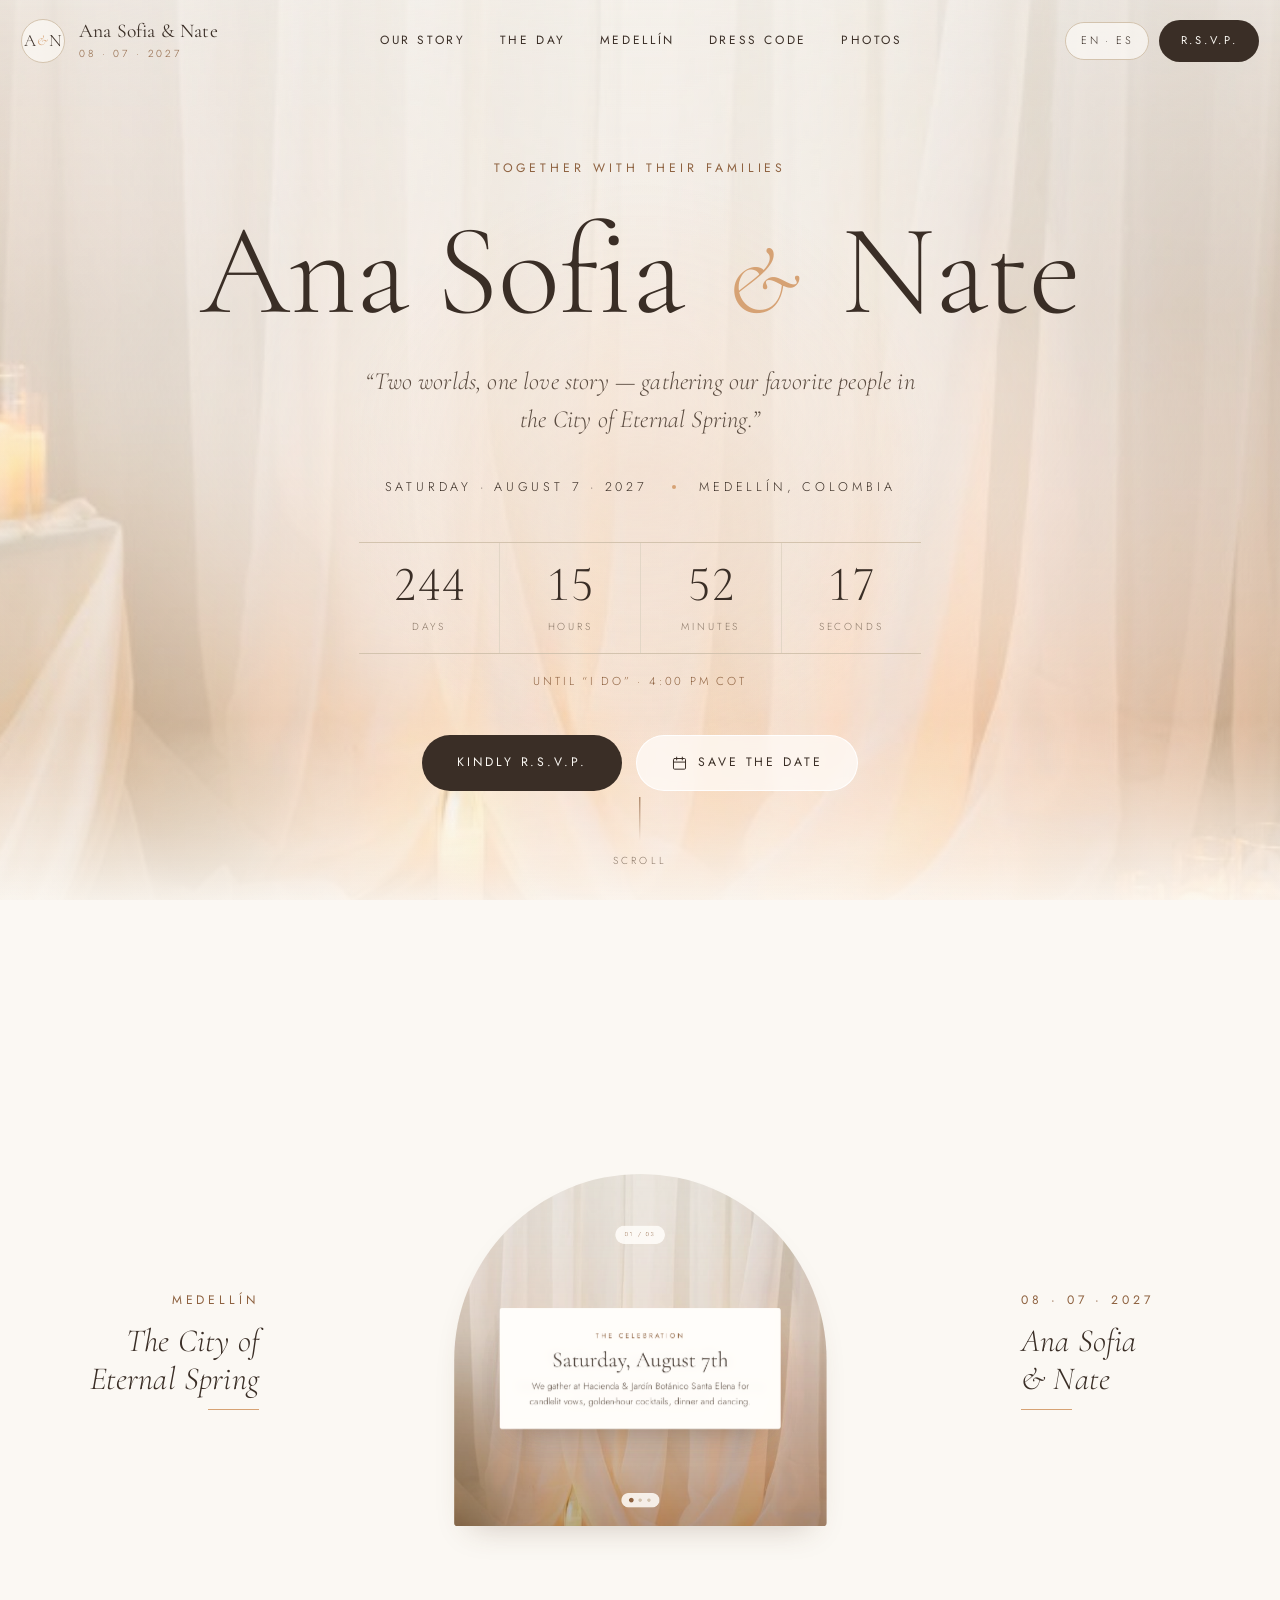
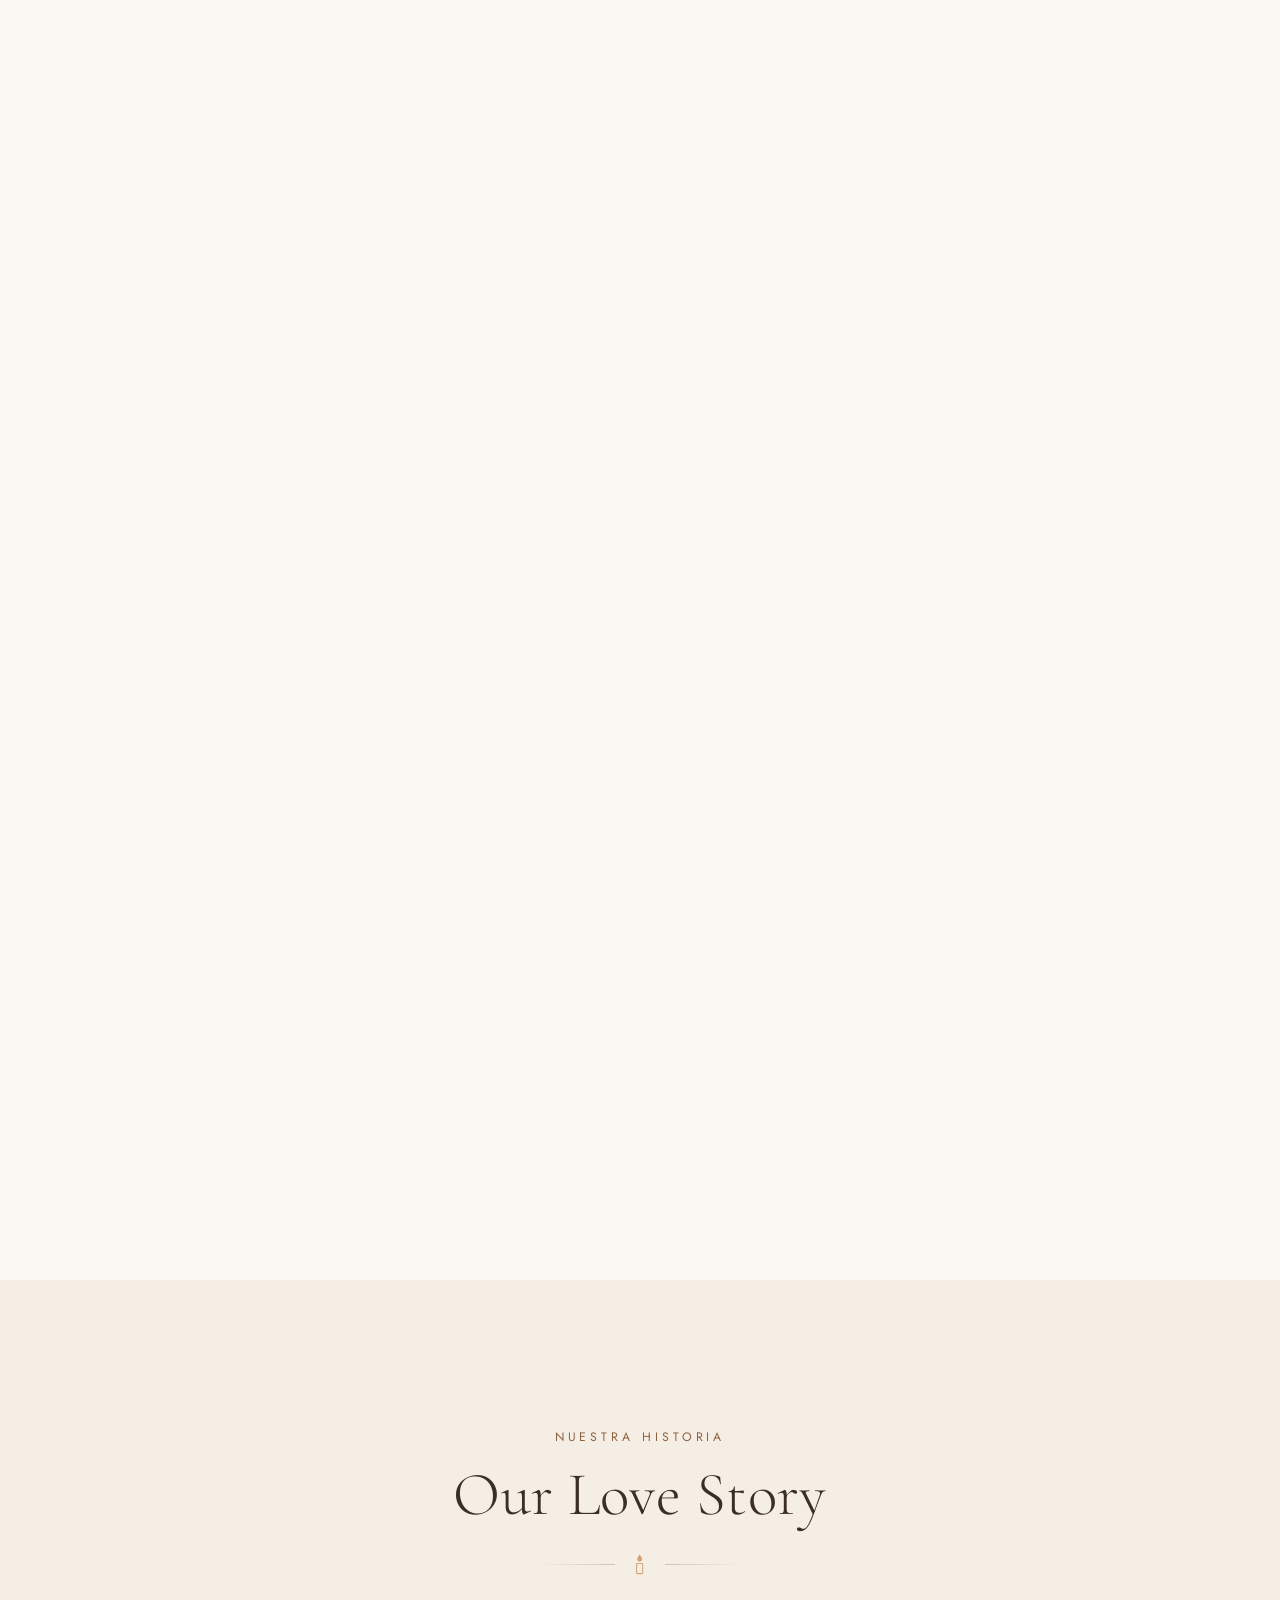
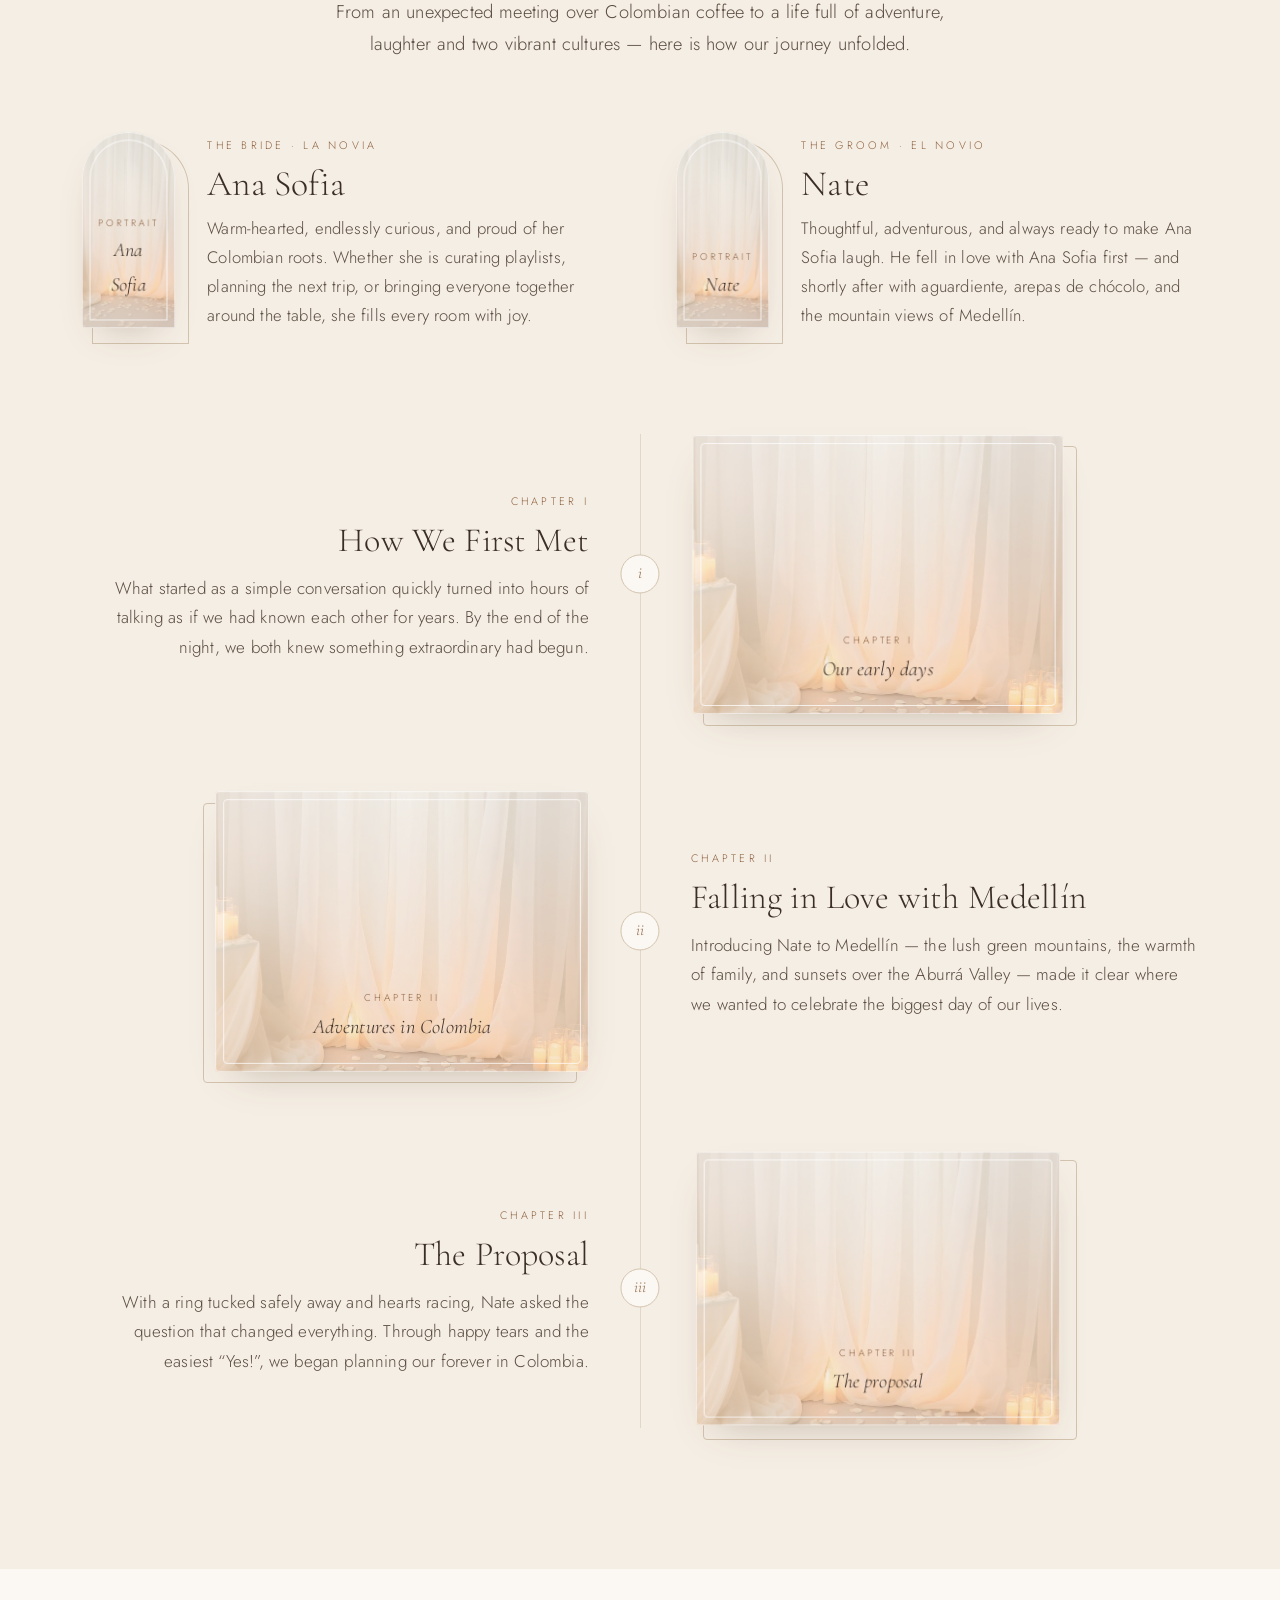
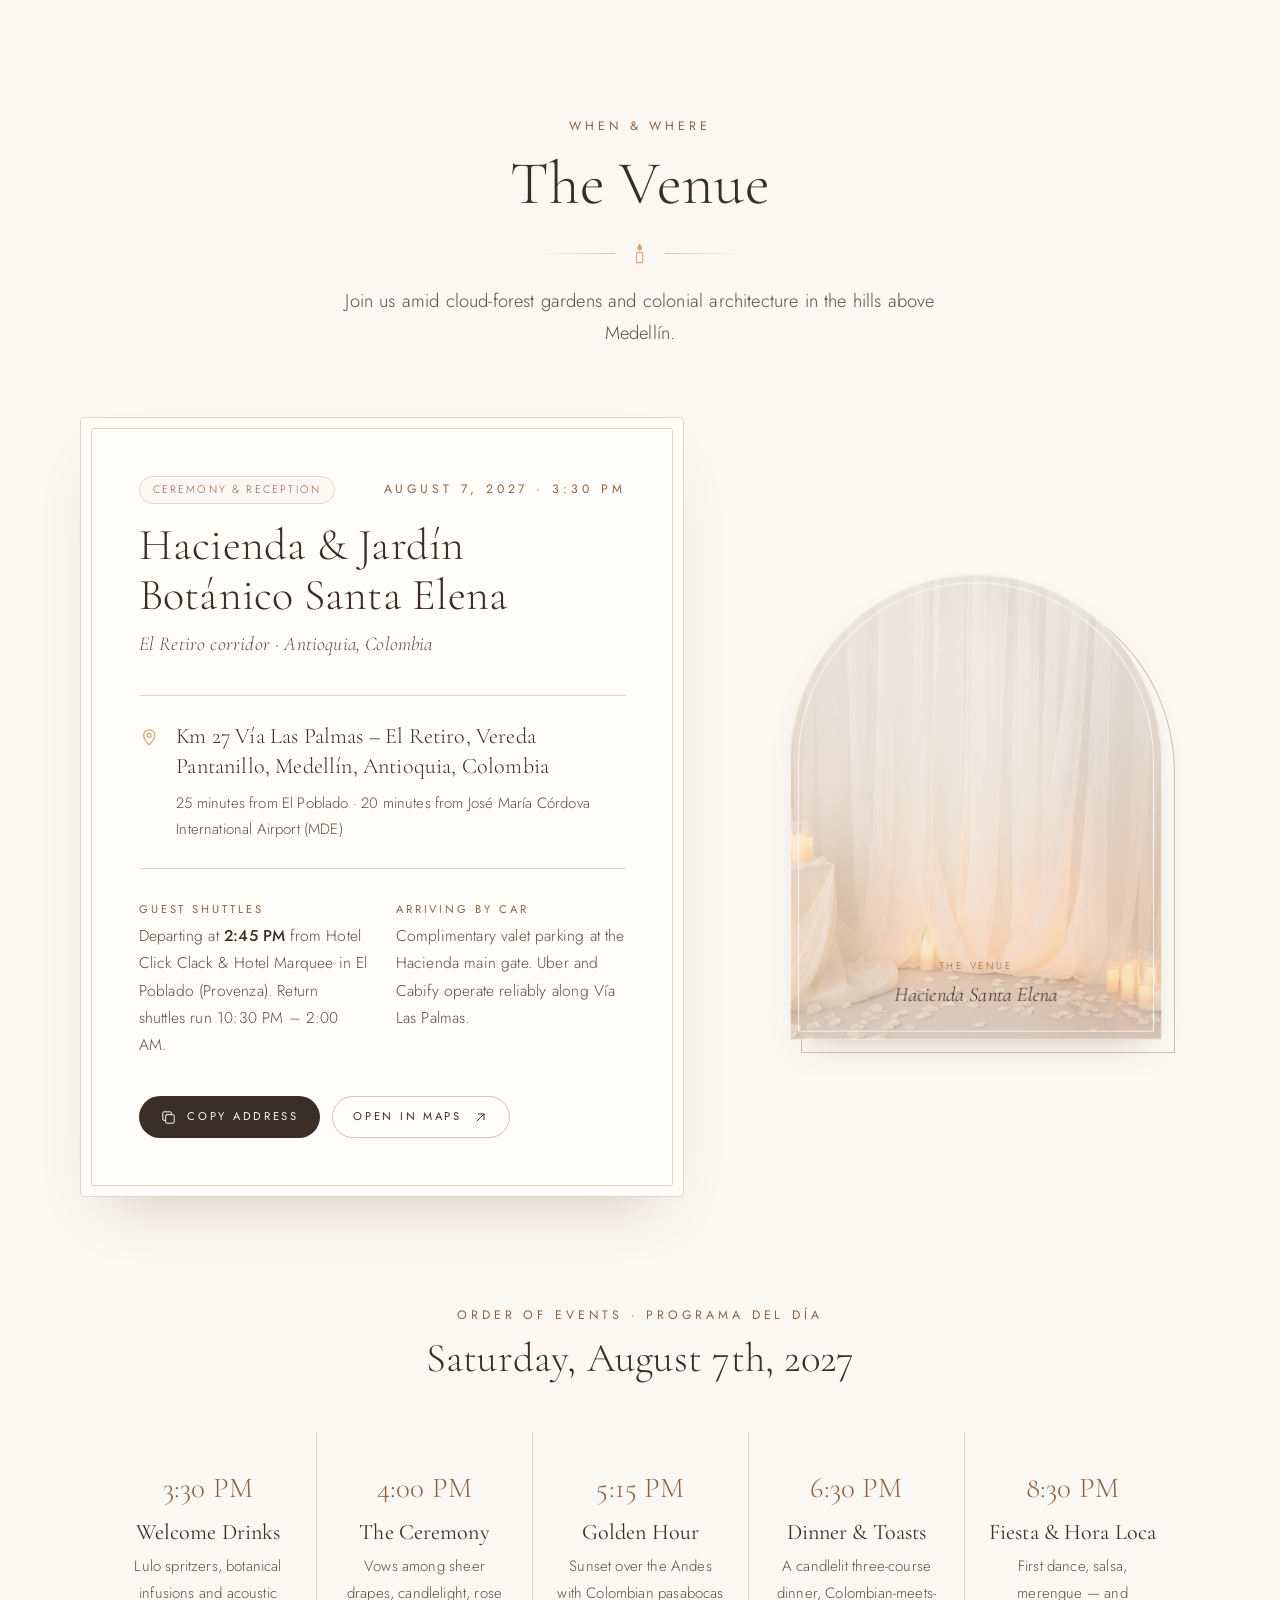
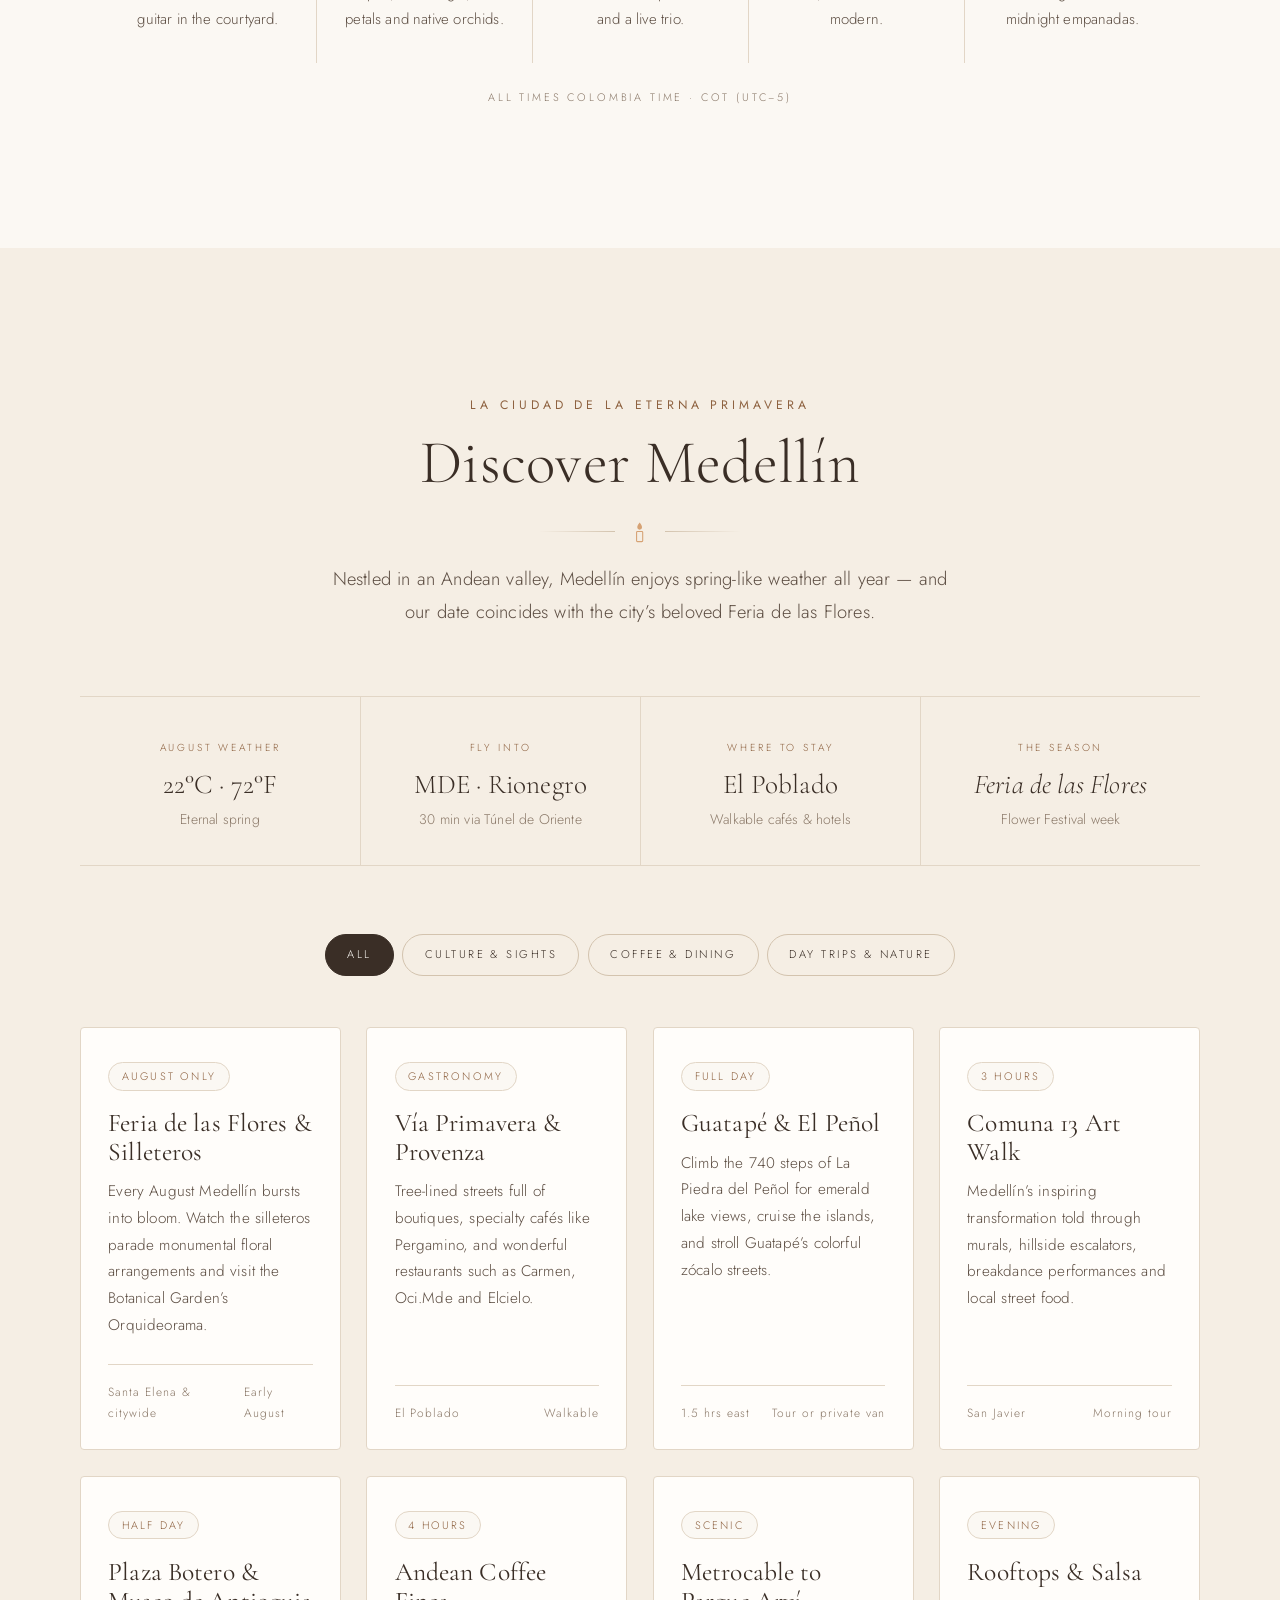
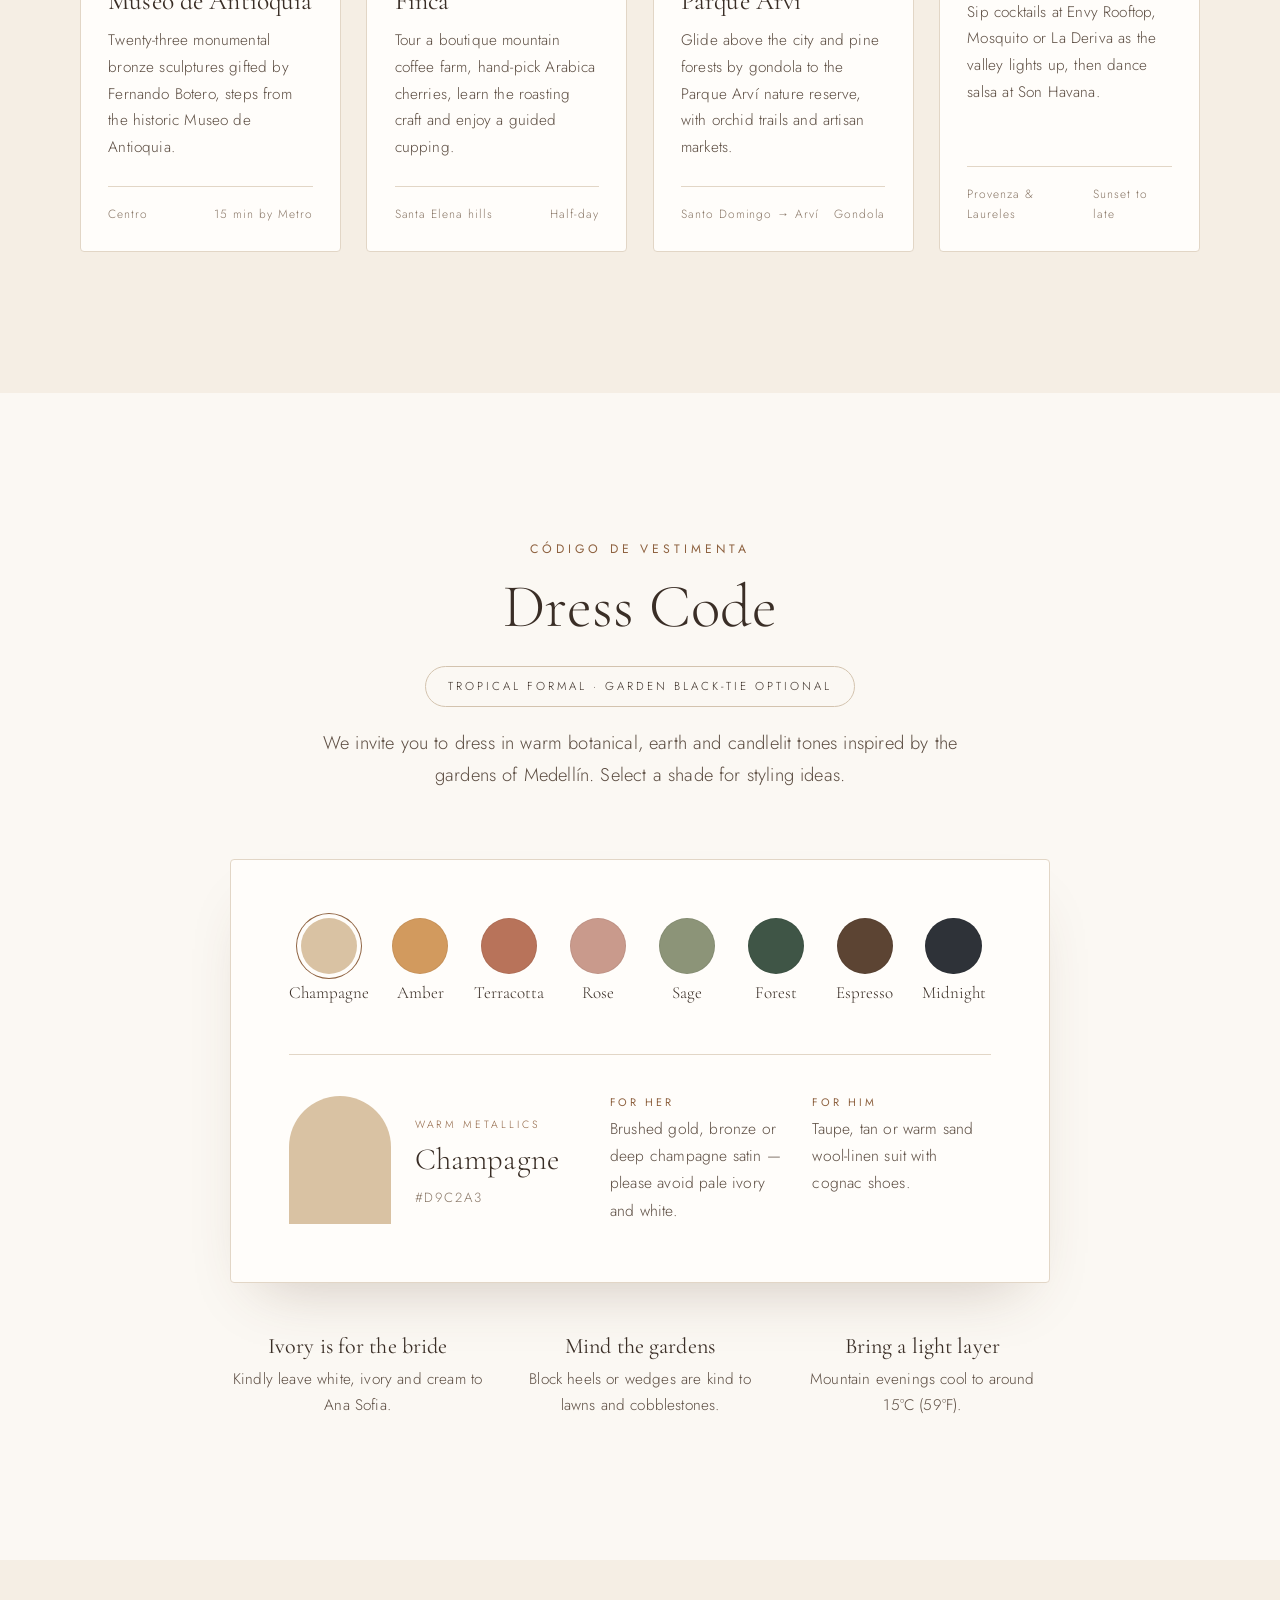
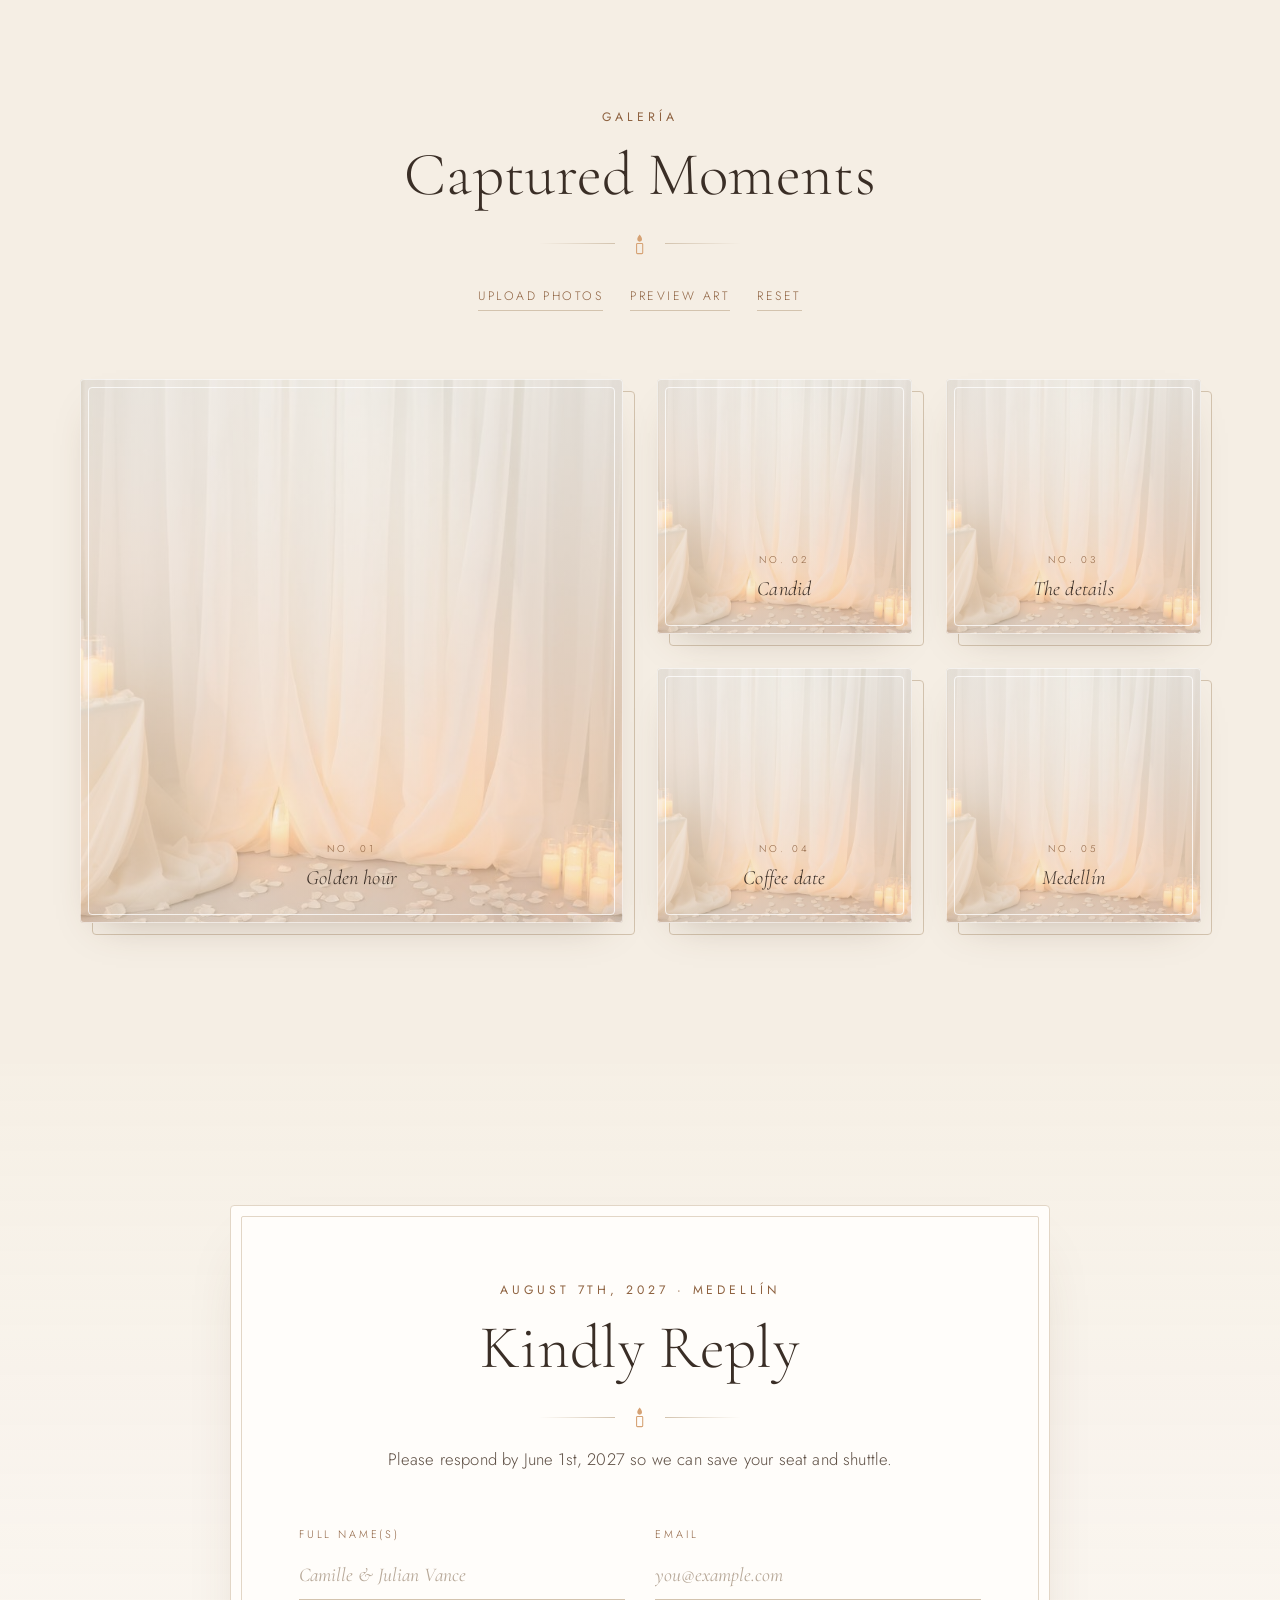
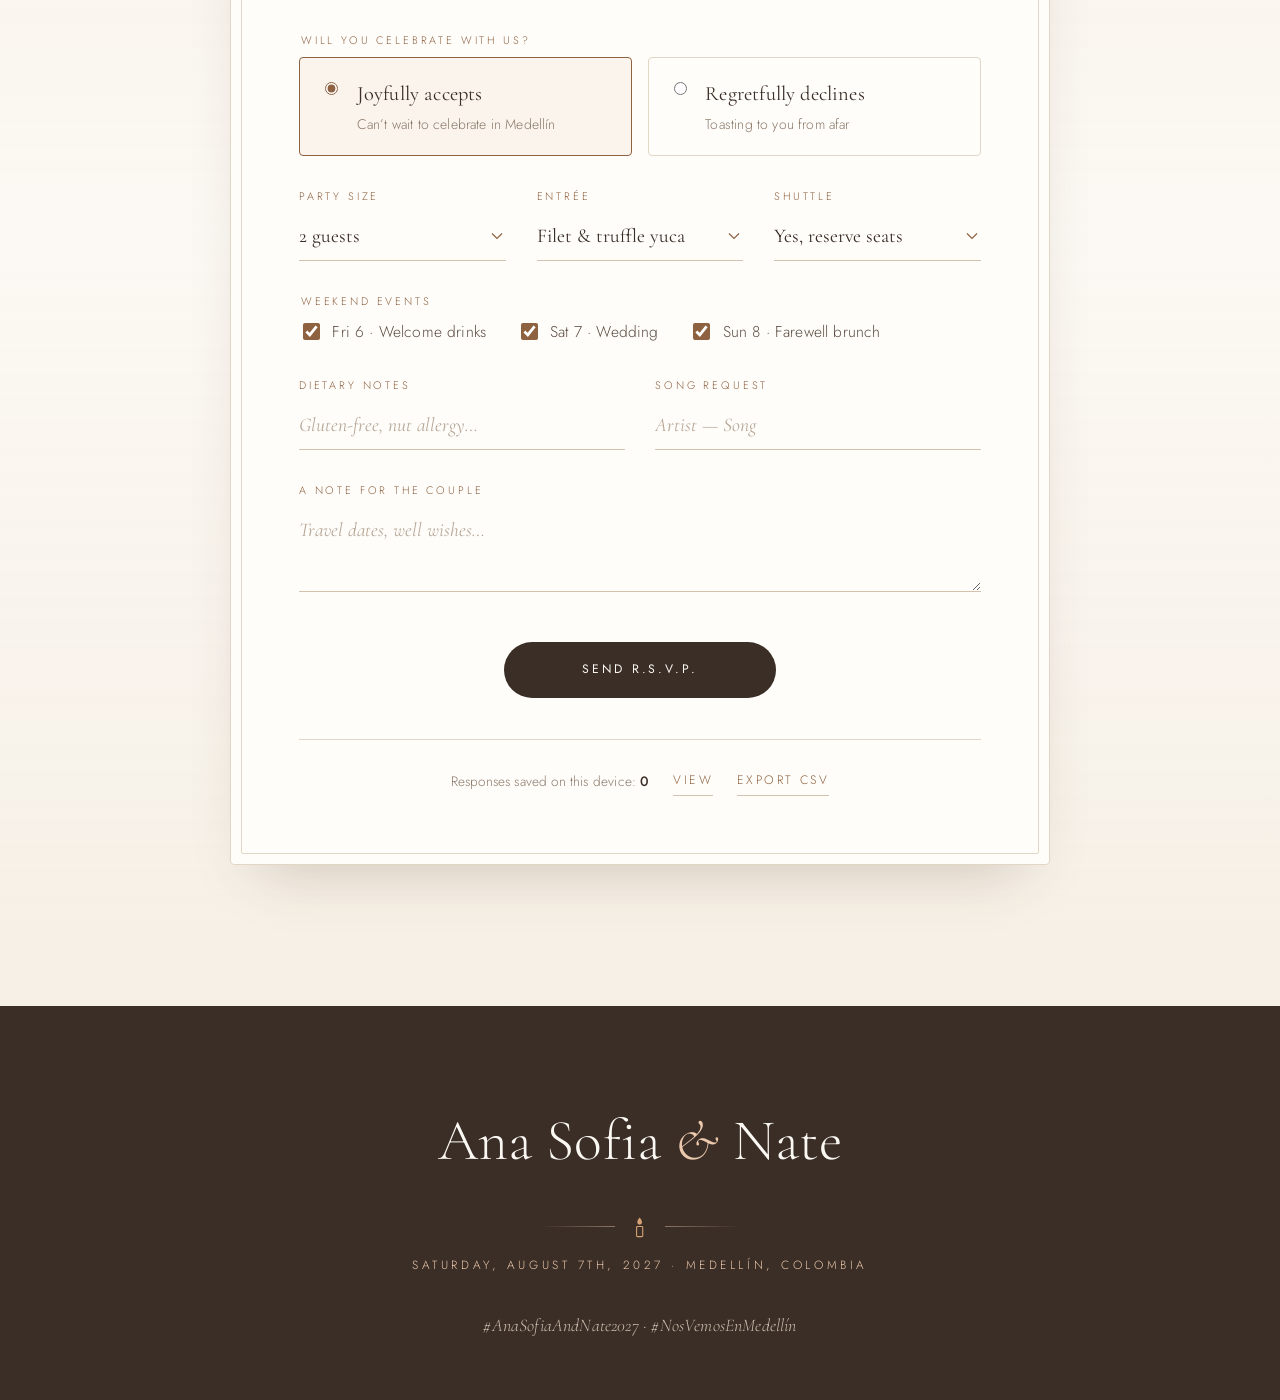
==== commit edc0628a: "Send RSVPs to Google Forms - Paste a pre-filled Google Form link (answers = NAME, EMAIL, ...) into  " ====
--- a/index.html
+++ b/index.html
@@ -690,7 +690,7 @@
           </form>
 
           <div id="rsvpSuccessBanner" class="rsvp-success hidden" role="status">
-            <span class="eyebrow">¡Muchas gracias!</span>
+            <span id="rsvpConfirmationEyebrow" class="eyebrow">¡Muchas gracias!</span>
             <h3 id="rsvpConfirmationHeading">We have received your response</h3>
             <p id="rsvpConfirmationSummary"></p>
           </div>
--- a/css/styles.css
+++ b/css/styles.css
@@ -1371,3 +1371,5 @@
   .hero-meta .dot { display: none; }
   .scroll-cue { display: none; }
 }
+
+.btn:disabled { opacity: 0.6; cursor: wait; transform: none; box-shadow: none; }
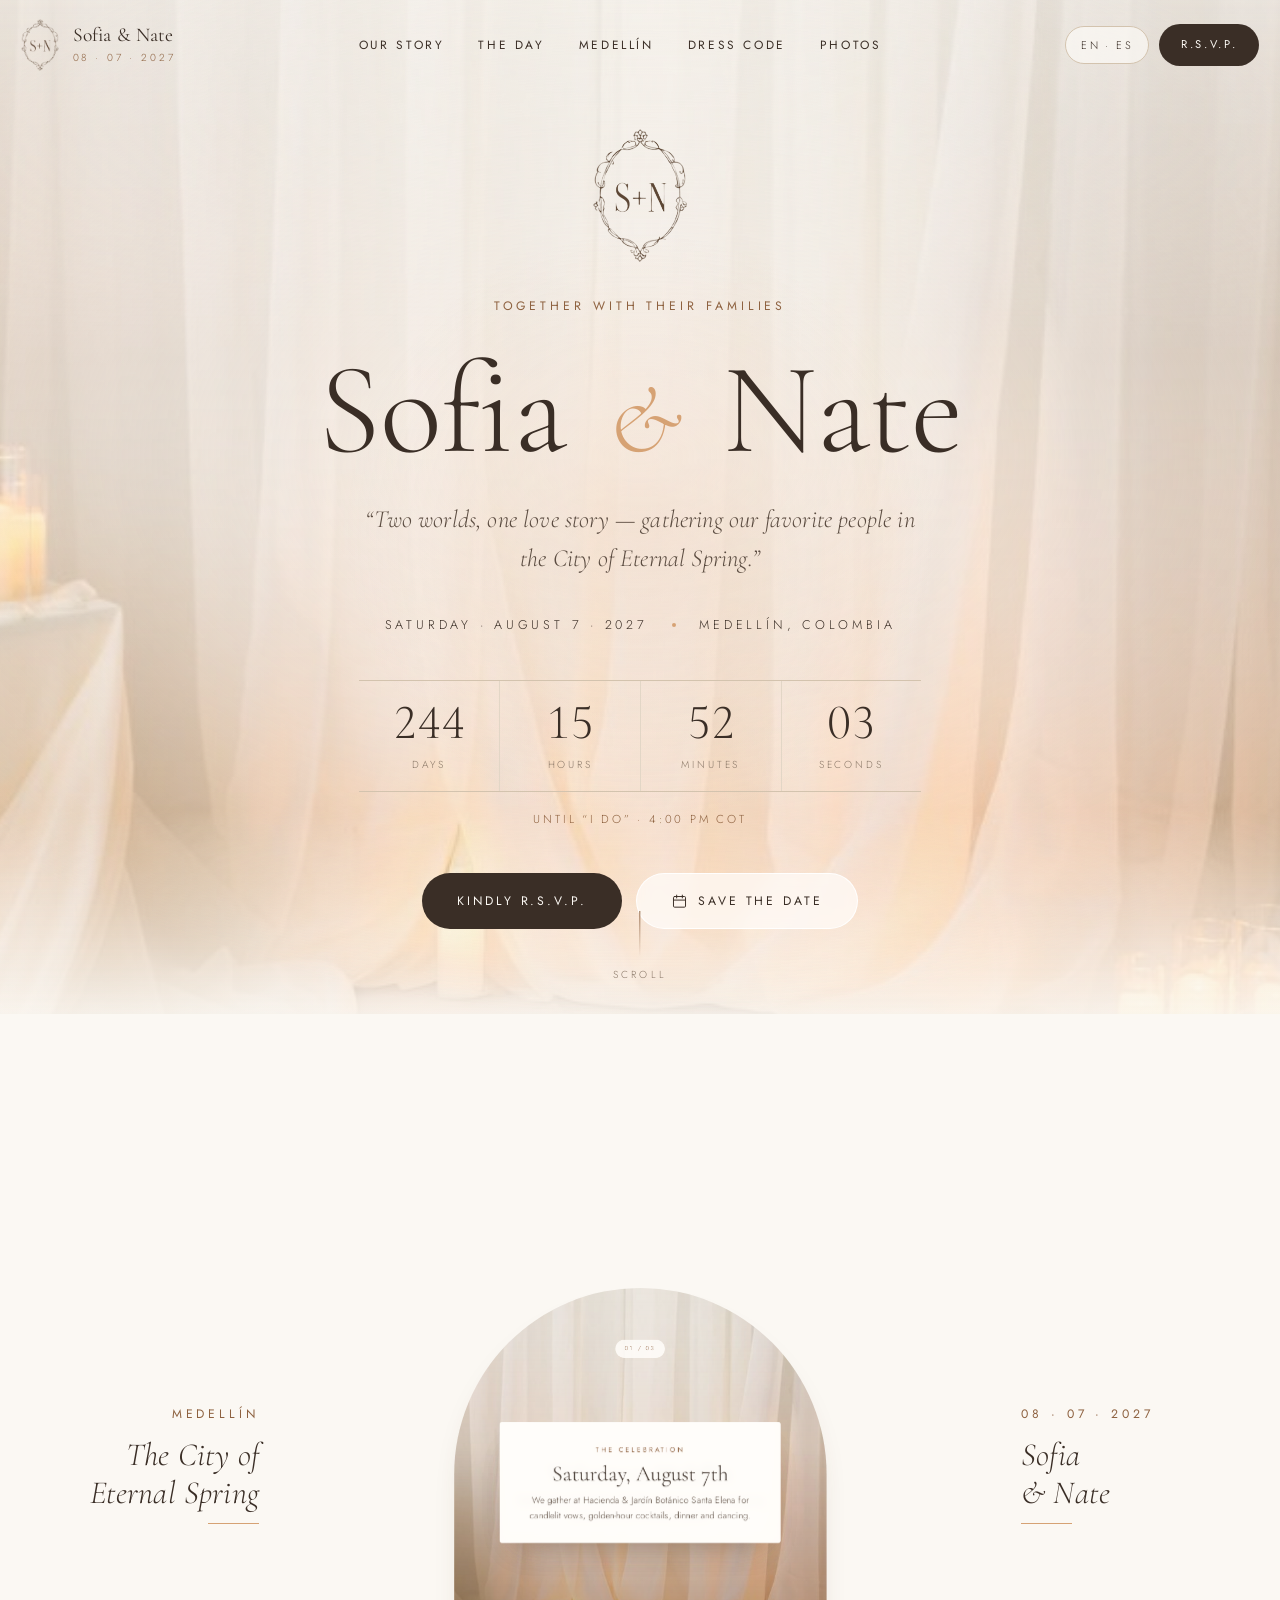
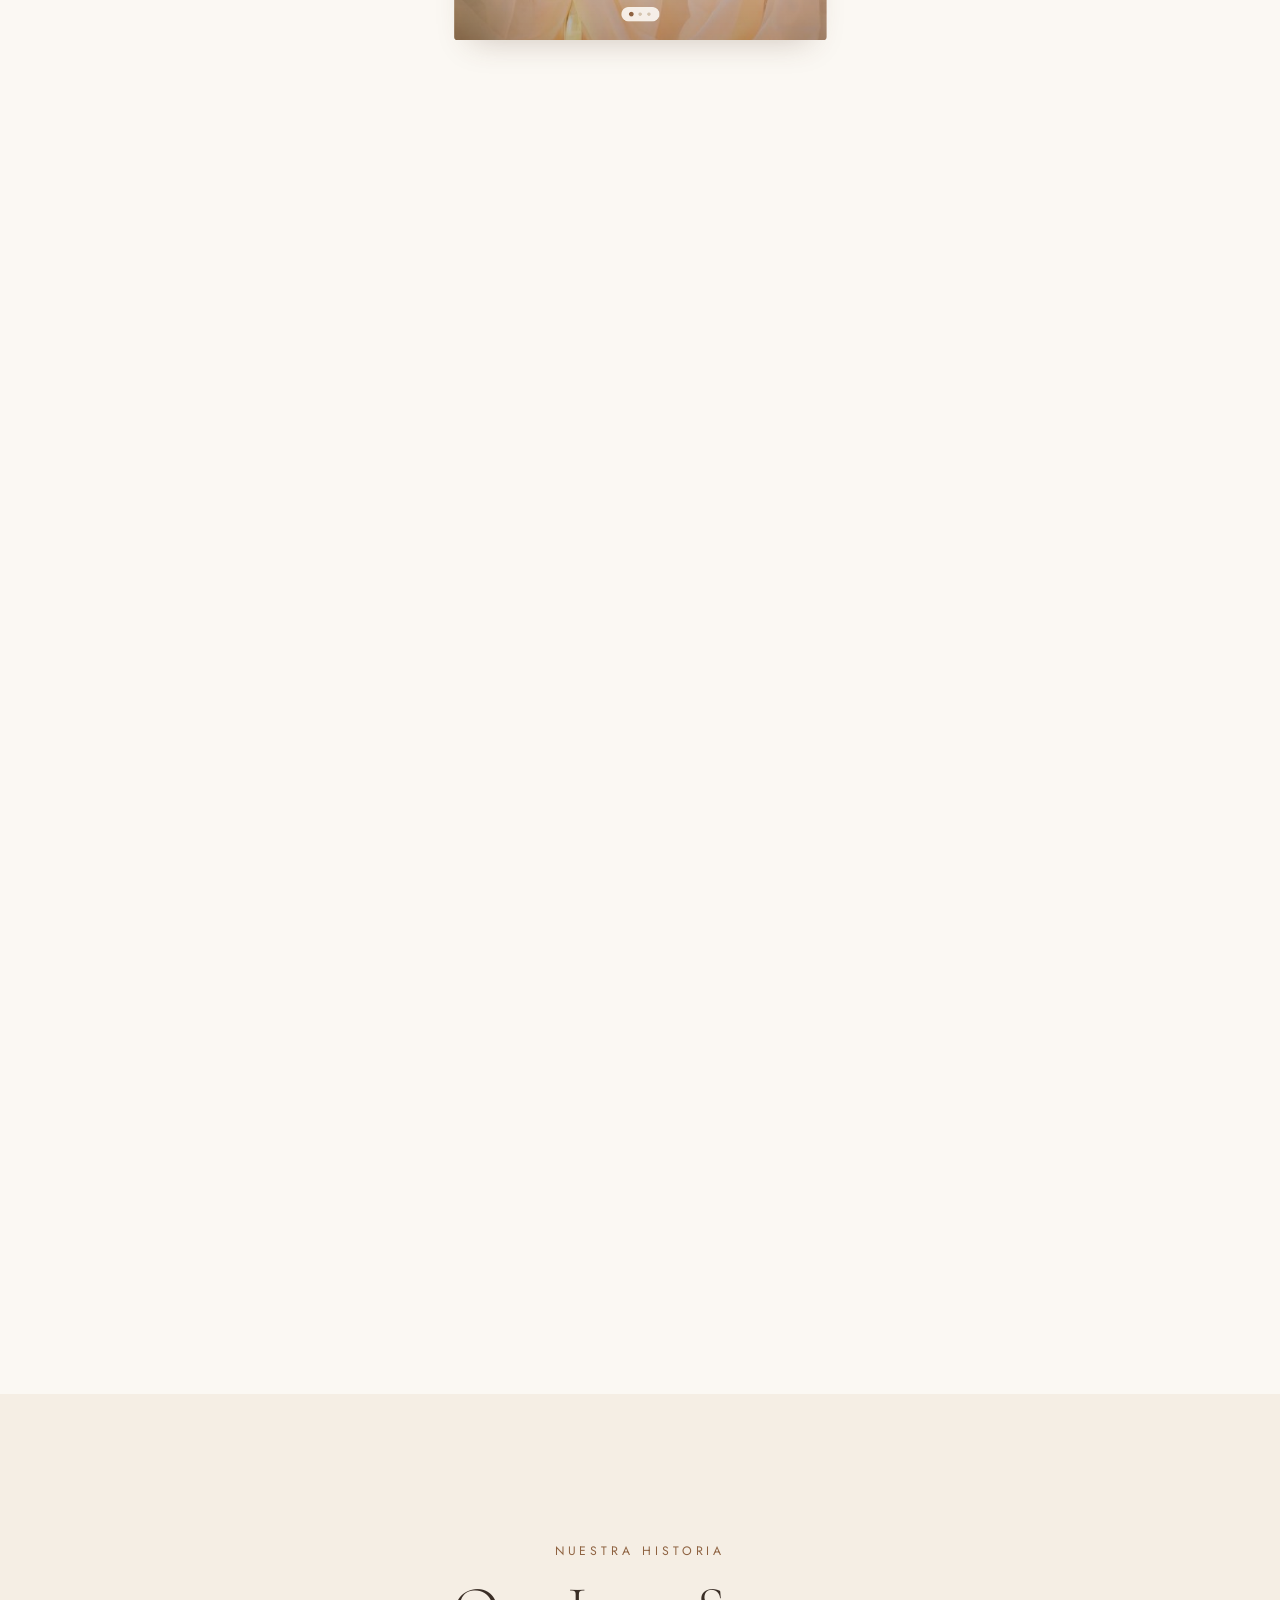
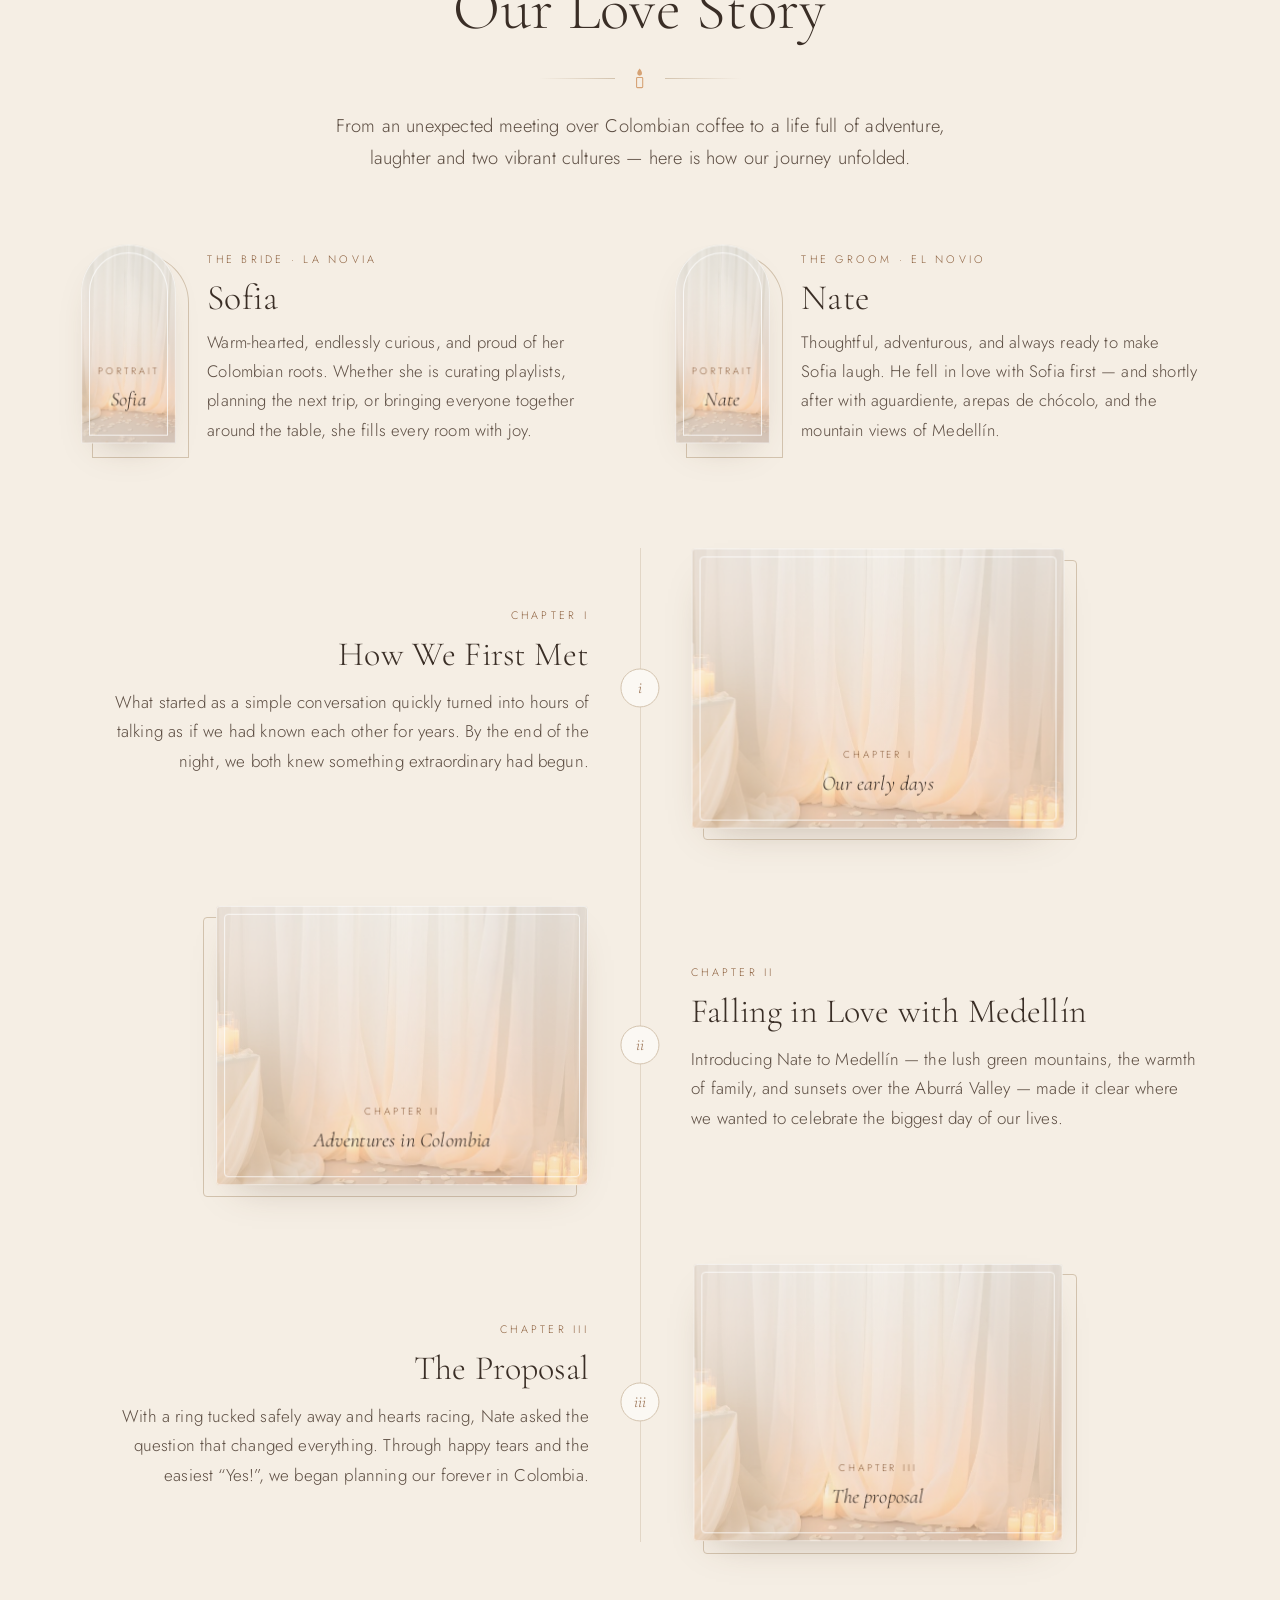
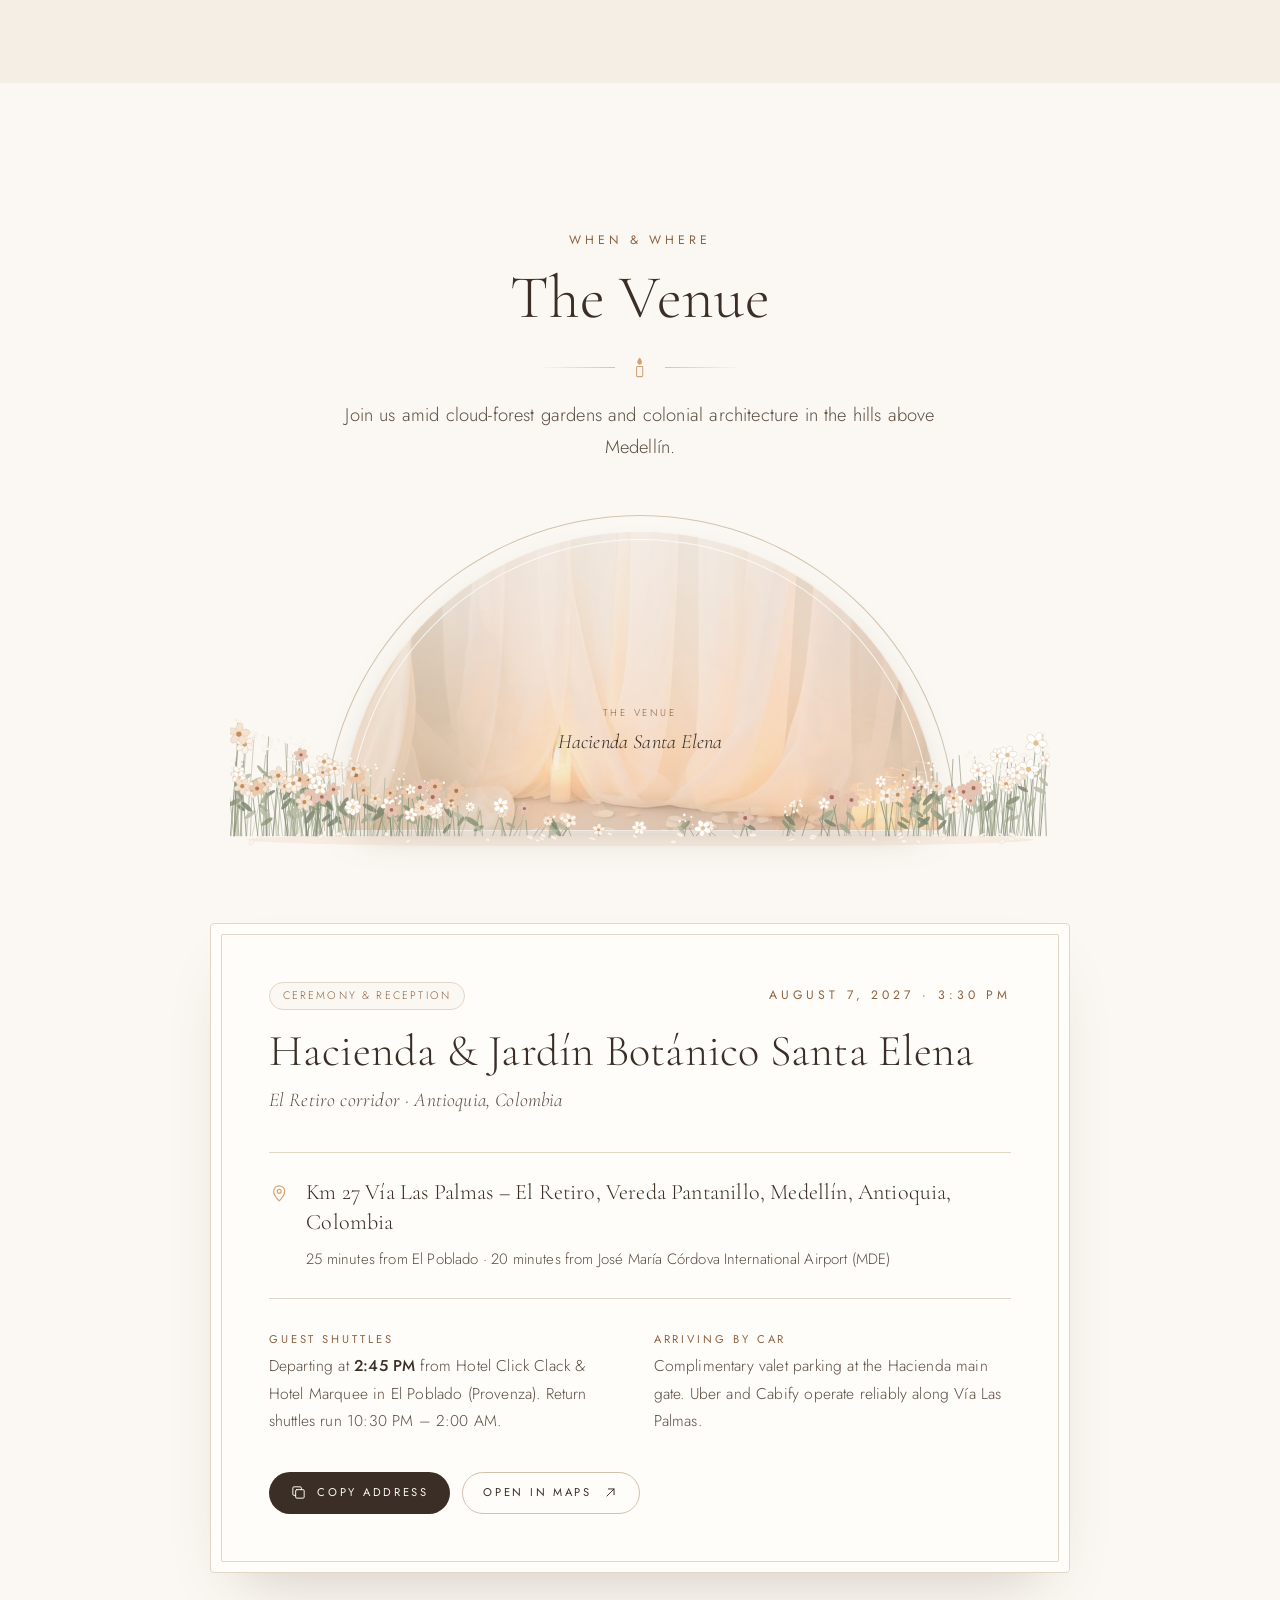
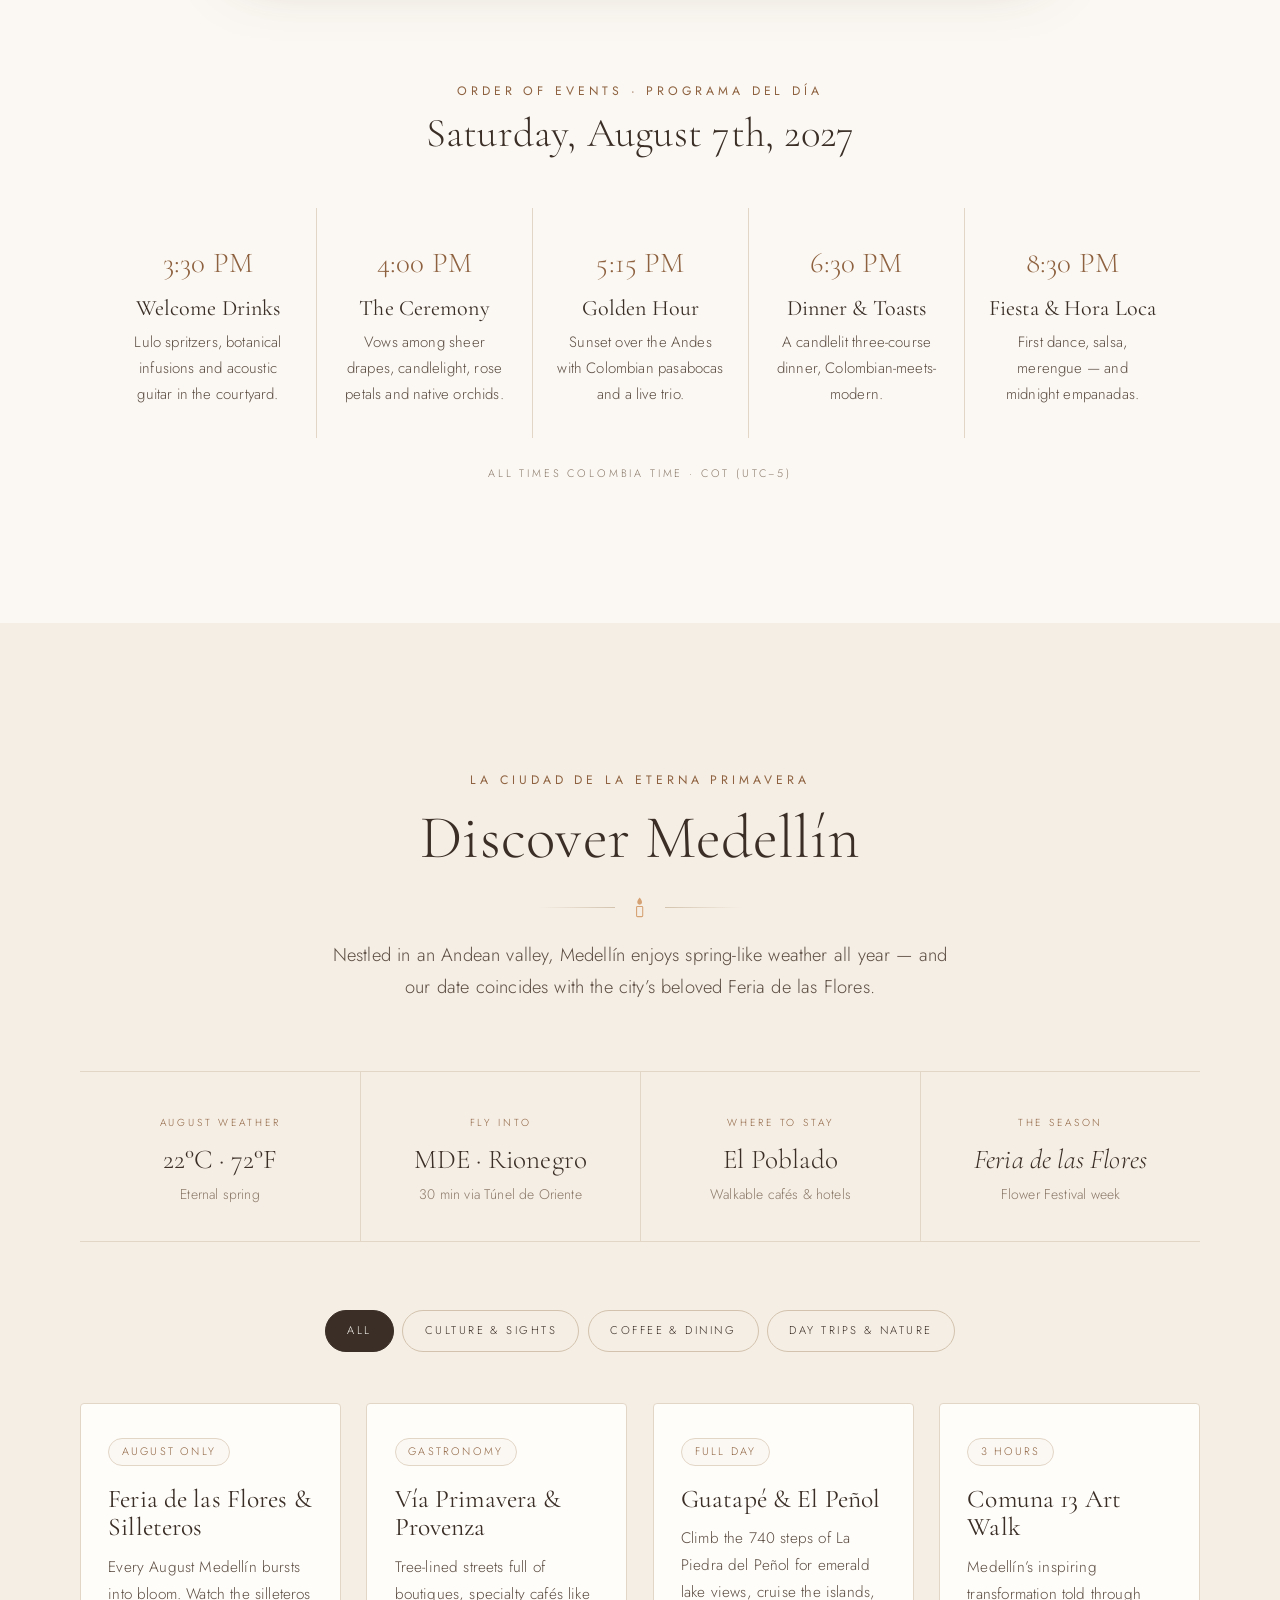
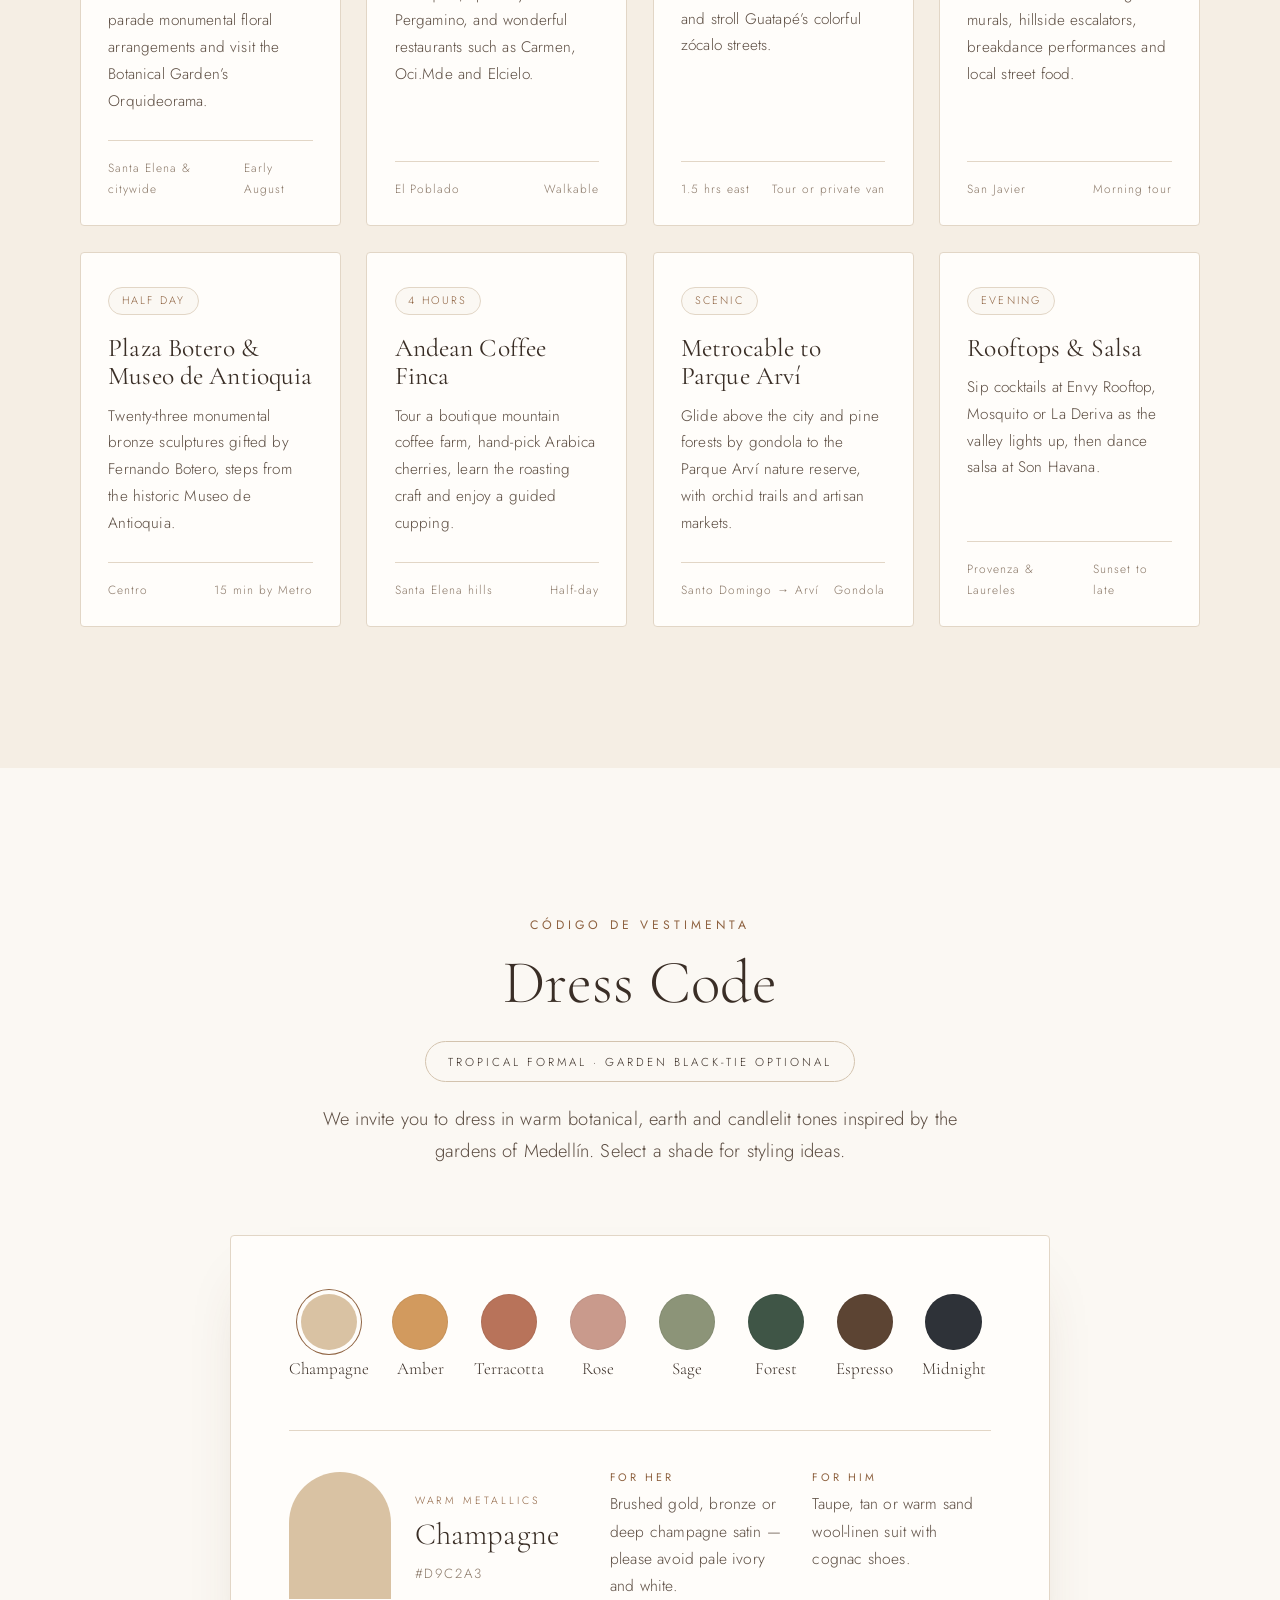
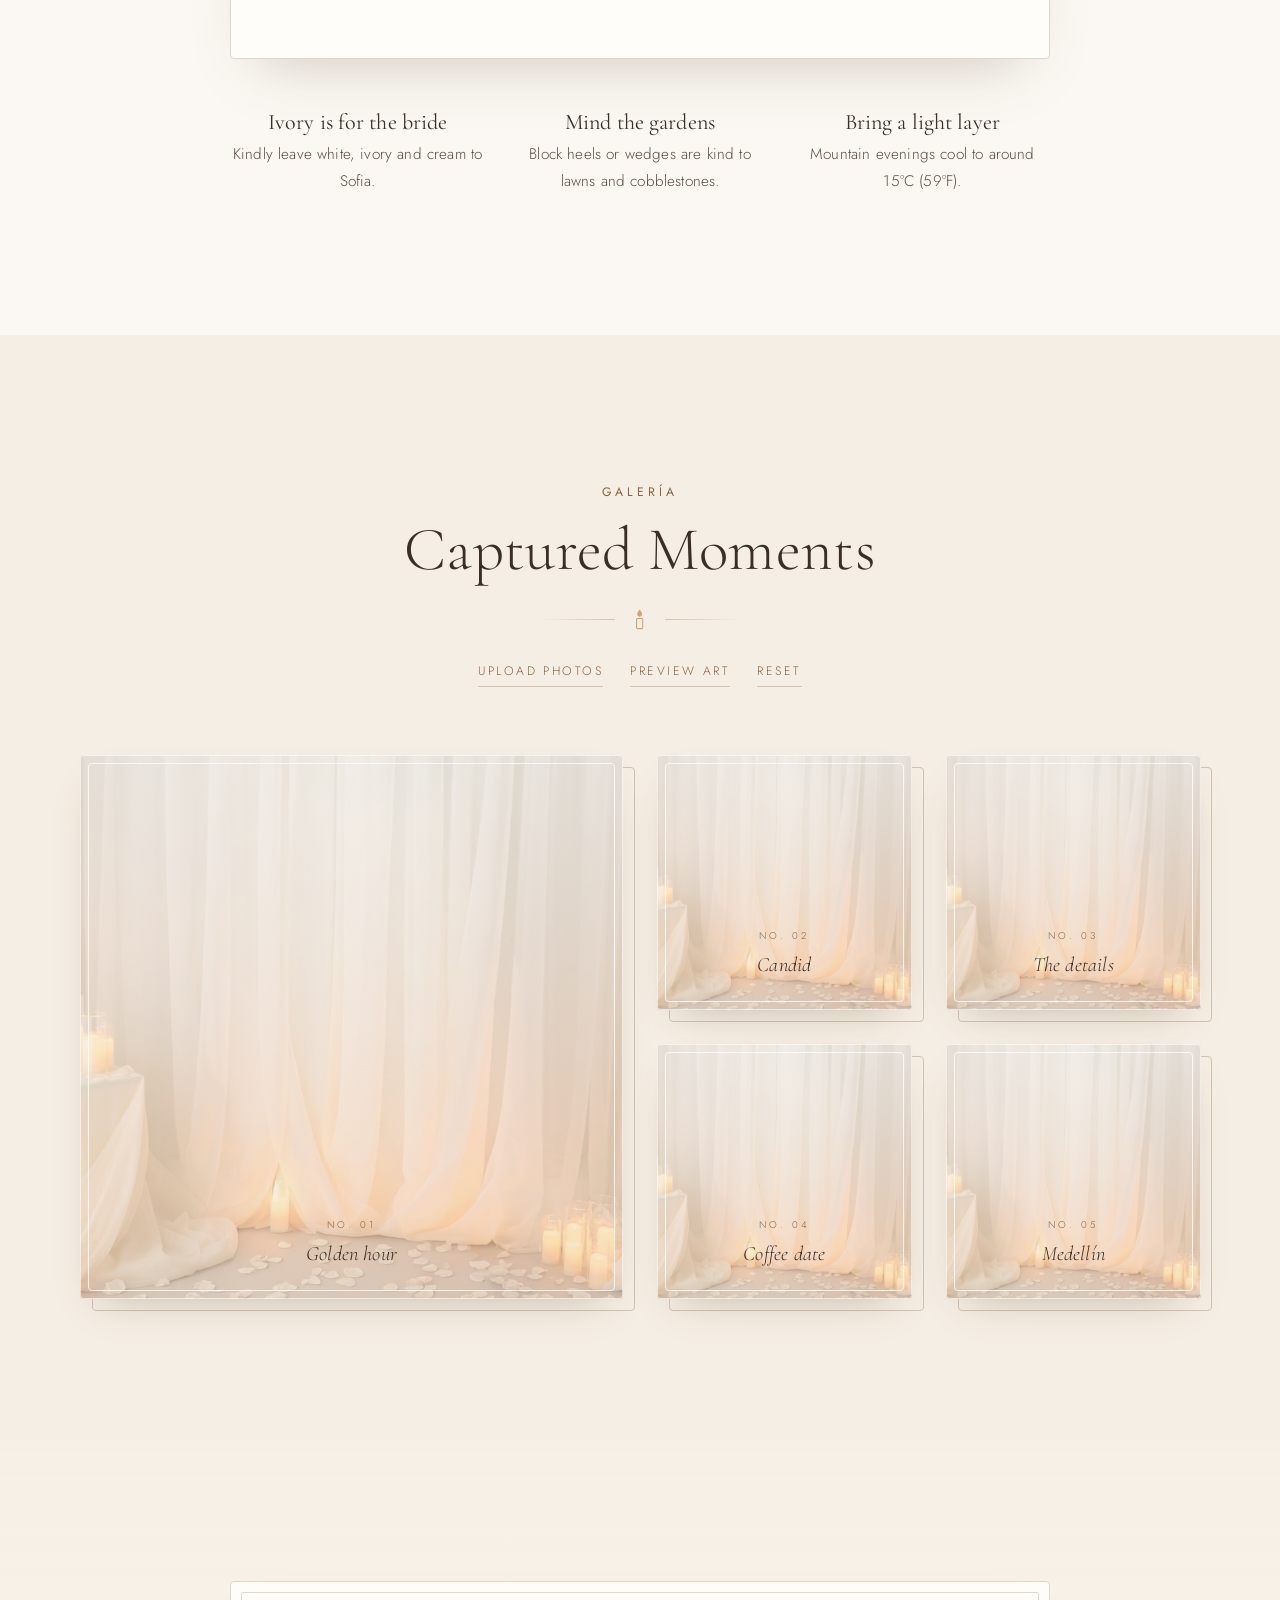
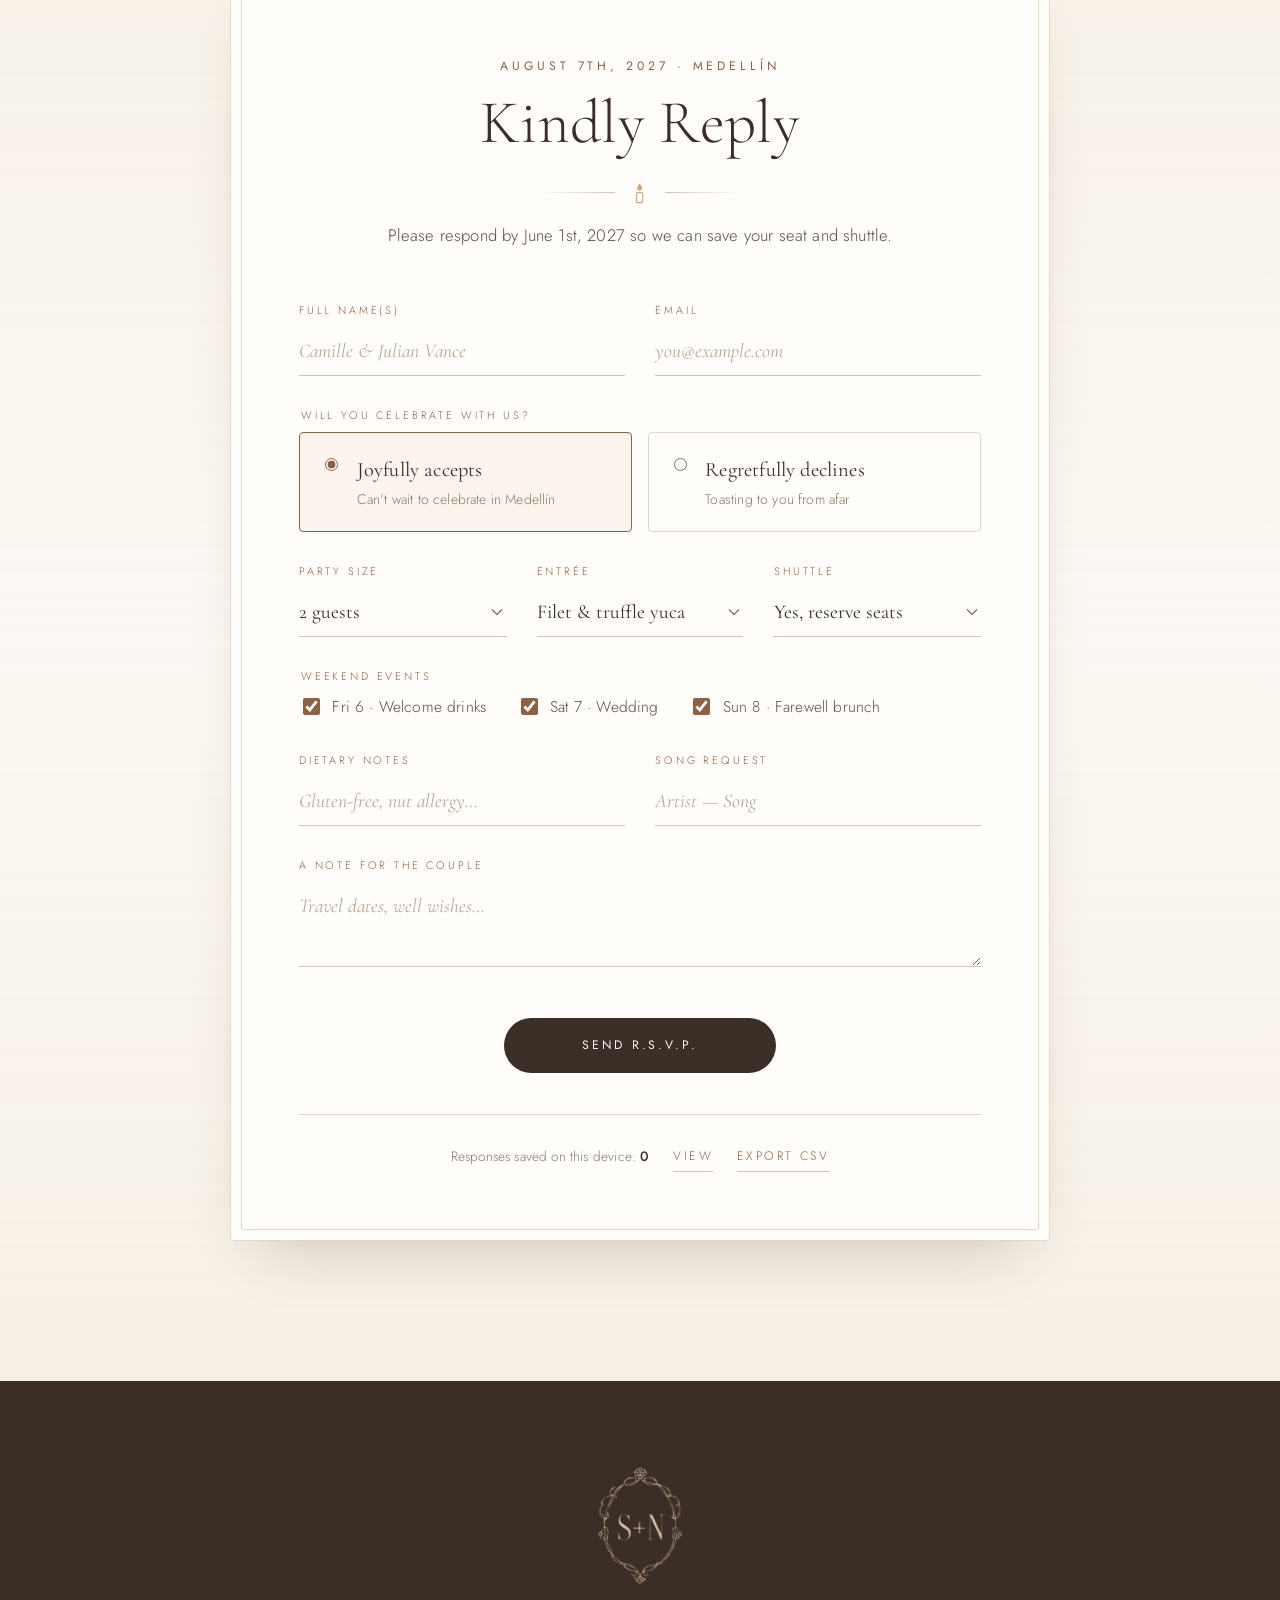
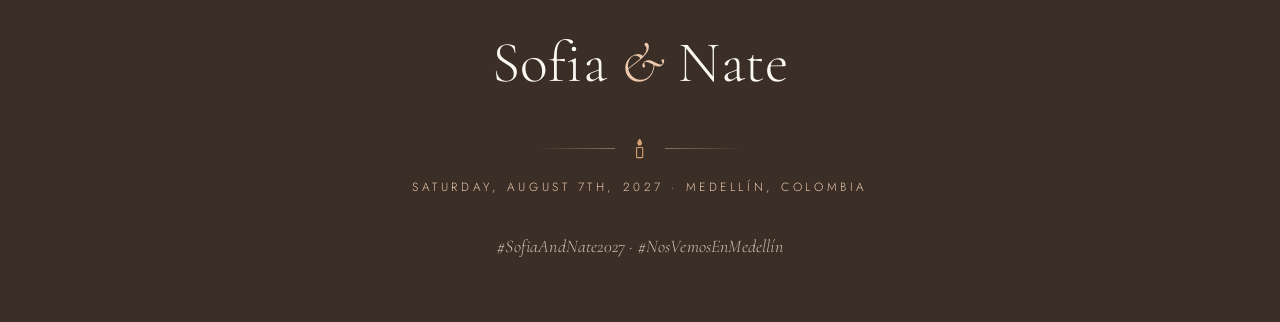
==== commit 077766c6: "Rename to Sofia & Nate, add S+N monogram, half-moon venue arch with floral meadow - Site name: Sofia" ====
--- a/index.html
+++ b/index.html
@@ -3,10 +3,12 @@
 <head>
   <meta charset="UTF-8" />
   <meta name="viewport" content="width=device-width, initial-scale=1.0" />
-  <title>Ana Sofia &amp; Nate — August 7, 2027 · Medellín, Colombia</title>
-  <meta name="description" content="Join us to celebrate the wedding of Ana Sofia & Nate on Saturday, August 7th, 2027 in Medellín, Colombia." />
+  <title>Sofia &amp; Nate — August 7, 2027 · Medellín, Colombia</title>
+  <meta name="description" content="Join us to celebrate the wedding of Sofia & Nate on Saturday, August 7th, 2027 in Medellín, Colombia." />
   <meta name="theme-color" content="#FBF8F3" />
-  <meta property="og:title" content="Ana Sofia & Nate · August 7, 2027" />
+  <link rel="icon" type="image/png" href="assets/images/favicon.png" />
+  <link rel="apple-touch-icon" href="assets/images/favicon.png" />
+  <meta property="og:title" content="Sofia & Nate · August 7, 2027" />
   <meta property="og:description" content="Two worlds, one love story — Medellín, Colombia." />
   <meta property="og:image" content="assets/photos/draped-candlelight-bg.jpg" />
 
@@ -36,10 +38,10 @@
        ====================================================================== -->
   <header id="siteHeader" class="site-header">
     <div class="header-inner">
-      <a href="#home" class="monogram" aria-label="Ana Sofia & Nate — home">
-        <span class="monogram-mark">A<span class="amp">&amp;</span>N</span>
+      <a href="#home" class="monogram" aria-label="Sofia & Nate — home">
+        <img class="monogram-img" src="assets/images/monogram-sn.png" alt="" width="380" height="531" />
         <span class="monogram-text">
-          <b>Ana Sofia &amp; Nate</b>
+          <b>Sofia &amp; Nate</b>
           <small>08 · 07 · 2027</small>
         </span>
       </a>
@@ -83,9 +85,10 @@
       <div class="hero-glow" aria-hidden="true"></div>
 
       <div class="hero-inner" data-reveal="fade-up">
+        <img class="hero-monogram" src="assets/images/monogram-sn.png" alt="S + N monogram" width="380" height="531" />
         <span class="eyebrow" data-i18n="hero_eyebrow">Together with their families</span>
 
-        <h1 class="hero-names">Ana Sofia <span class="amp">&amp;</span> Nate</h1>
+        <h1 class="hero-names">Sofia <span class="amp">&amp;</span> Nate</h1>
 
         <p class="hero-quote" data-i18n="hero_subtitle">
           “Two worlds, one love story — gathering our favorite people in the City of Eternal Spring.”
@@ -166,7 +169,7 @@
 
           <div id="portalRightShutter" class="portal-side portal-side-right" aria-hidden="true">
             <span class="eyebrow">08 · 07 · 2027</span>
-            <p>Ana Sofia<br />&amp; Nate</p>
+            <p>Sofia<br />&amp; Nate</p>
             <span class="rule"></span>
           </div>
 
@@ -191,14 +194,14 @@
         <div class="bios">
           <article class="bio" data-reveal="slide-left">
             <div class="frame frame-arch size-bio">
-              <div class="photo-placeholder scroll-zoom-object" data-scroll-zoom="0.08" data-slot="bio-sofi" data-title="Portrait of Ana Sofia" tabindex="0" role="button" aria-label="Upload a portrait of Ana Sofia">
-                <div class="photo-caption"><small>Portrait</small><span>Ana Sofia</span></div>
+              <div class="photo-placeholder scroll-zoom-object" data-scroll-zoom="0.08" data-slot="bio-sofi" data-title="Portrait of Sofia" tabindex="0" role="button" aria-label="Upload a portrait of Sofia">
+                <div class="photo-caption"><small>Portrait</small><span>Sofia</span></div>
                 <span class="placeholder-overlay-badge">Add photo</span>
               </div>
             </div>
             <div>
               <span class="bio-role" data-i18n="bio_sofi_role">The Bride · La Novia</span>
-              <h3>Ana Sofia</h3>
+              <h3>Sofia</h3>
               <p data-i18n="bio_sofi_text">Warm-hearted, endlessly curious, and proud of her Colombian roots. Whether she is curating playlists, planning the next trip, or bringing everyone together around the table, she fills every room with joy.</p>
             </div>
           </article>
@@ -213,7 +216,7 @@
             <div>
               <span class="bio-role" data-i18n="bio_nate_role">The Groom · El Novio</span>
               <h3>Nate</h3>
-              <p data-i18n="bio_nate_text">Thoughtful, adventurous, and always ready to make Ana Sofia laugh. He fell in love with Ana Sofia first — and shortly after with aguardiente, arepas de chócolo, and the mountain views of Medellín.</p>
+              <p data-i18n="bio_nate_text">Thoughtful, adventurous, and always ready to make Sofia laugh. He fell in love with Sofia first — and shortly after with aguardiente, arepas de chócolo, and the mountain views of Medellín.</p>
             </div>
           </article>
         </div>
@@ -287,8 +290,19 @@
           <p class="lead" data-i18n="venue_subtitle">Join us amid cloud-forest gardens and colonial architecture in the hills above Medellín.</p>
         </header>
 
-        <div class="venue-grid">
-          <div class="card-framed venue-card" data-reveal="slide-left">
+        <!-- Half-moon arch over a ground floral meadow -->
+        <div class="moon-stage" data-reveal="zoom-in">
+          <div class="frame frame-moon">
+            <div class="photo-placeholder" data-slot="venue-photo" data-title="Hacienda & Gardens — the venue" tabindex="0" role="button" aria-label="Upload a photo of the venue">
+              <div class="photo-caption"><small>The Venue</small><span>Hacienda Santa Elena</span></div>
+              <span class="placeholder-overlay-badge">Add photo</span>
+            </div>
+          </div>
+          <img class="meadow" src="assets/images/floral-meadow.svg" alt="" aria-hidden="true" width="1200" height="220" />
+        </div>
+
+        <div class="venue-layout">
+          <div class="card-framed venue-card" data-reveal="fade-up">
             <div class="venue-head-row">
               <span class="tag">Ceremony &amp; Reception</span>
               <span class="eyebrow">August 7, 2027 · 3:30 PM</span>
@@ -324,15 +338,6 @@
                 Open in Maps
                 <svg class="icon" viewBox="0 0 24 24"><path d="M7 17L17 7M9 7h8v8" /></svg>
               </a>
-            </div>
-          </div>
-
-          <div data-reveal="zoom-in">
-            <div class="frame frame-arch size-venue">
-              <div class="photo-placeholder scroll-zoom-object" data-scroll-zoom="0.1" data-slot="venue-photo" data-title="Hacienda & Gardens — the venue" tabindex="0" role="button" aria-label="Upload a photo of the venue">
-                <div class="photo-caption"><small>The Venue</small><span>Hacienda Santa Elena</span></div>
-                <span class="placeholder-overlay-badge">Add photo</span>
-              </div>
             </div>
           </div>
         </div>
@@ -532,7 +537,7 @@
         </div>
 
         <div class="attire-notes" data-stagger-group>
-          <div data-reveal="fade-up"><h4>Ivory is for the bride</h4><p>Kindly leave white, ivory and cream to Ana Sofia.</p></div>
+          <div data-reveal="fade-up"><h4>Ivory is for the bride</h4><p>Kindly leave white, ivory and cream to Sofia.</p></div>
           <div data-reveal="fade-up"><h4>Mind the gardens</h4><p>Block heels or wedges are kind to lawns and cobblestones.</p></div>
           <div data-reveal="fade-up"><h4>Bring a light layer</h4><p>Mountain evenings cool to around 15°C (59°F).</p></div>
         </div>
@@ -707,10 +712,11 @@
   </main>
 
   <footer class="site-footer">
-    <p class="footer-names">Ana Sofia <span class="amp">&amp;</span> Nate</p>
+    <img class="footer-monogram" src="assets/images/monogram-sn-light.png" alt="" width="380" height="531" />
+    <p class="footer-names">Sofia <span class="amp">&amp;</span> Nate</p>
     <div class="flourish" aria-hidden="true"><svg><use href="#i-candle" /></svg></div>
     <p class="footer-date">Saturday, August 7th, 2027 · Medellín, Colombia</p>
-    <p class="footer-tags">#AnaSofiaAndNate2027 · #NosVemosEnMedellín</p>
+    <p class="footer-tags">#SofiaAndNate2027 · #NosVemosEnMedellín</p>
   </footer>
 
   <script src="js/app.js"></script>
--- a/css/styles.css
+++ b/css/styles.css
@@ -1,5 +1,5 @@
 /* ==========================================================================
-   Ana Sofia & Nate — Wedding Website
+   Sofia & Nate — Wedding Website
    Saturday, August 7th, 2027 · Medellín, Colombia
 
    "Candlelight & Sheer Ivory" — minimal, warm, editorial.
@@ -282,24 +282,14 @@
   gap: 0.8rem;
 }
 
-.monogram-mark {
-  width: 2.6rem;
-  height: 2.6rem;
-  border-radius: 50%;
-  border: 1px solid var(--line);
-  display: inline-flex;
-  align-items: center;
-  justify-content: center;
-  white-space: nowrap;
-  font-family: var(--serif);
-  font-size: 1.02rem;
-  color: var(--ink);
-  background: rgba(255, 253, 250, 0.6);
-  transition: border-color 0.3s, background 0.3s;
-}
-
-.monogram:hover .monogram-mark { border-color: var(--bronze); background: var(--white); }
-.monogram-mark .amp { font-size: 0.85rem; margin: 0 0.05rem; }
+.monogram-img {
+  height: 3.1rem;
+  width: auto;
+  transition: transform 0.5s var(--ease), opacity 0.3s;
+}
+
+.monogram:hover .monogram-img { transform: scale(1.06); }
+.site-header.is-scrolled .monogram-img { height: 2.6rem; }
 
 .monogram-text { display: none; line-height: 1.15; }
 .monogram-text b { display: block; font-family: var(--serif); font-weight: 400; font-size: 1.15rem; color: var(--ink); }
@@ -425,6 +415,12 @@
 }
 
 .hero-inner { max-width: 54rem; }
+
+.hero-monogram {
+  height: clamp(6.5rem, 15vh, 9rem);
+  width: auto;
+  margin: 0 auto 1.6rem;
+}
 
 .hero-names {
   font-size: clamp(3.4rem, 11vw, 7.6rem);
@@ -739,7 +735,6 @@
 /* Frame sizes */
 .size-bio { width: 9.5rem; height: 12rem; }
 .size-story { width: 100%; max-width: 22rem; aspect-ratio: 4 / 3; }
-.size-venue { width: 100%; max-width: 22rem; aspect-ratio: 4 / 5; margin-inline: auto; }
 
 /* --------------------------------------------------------------------------
    Medellín Portal (sticky scroll-zoom arch)
@@ -935,8 +930,7 @@
 /* --------------------------------------------------------------------------
    Venue & Schedule
    -------------------------------------------------------------------------- */
-.venue-grid { display: grid; gap: 4rem; align-items: center; margin-bottom: 6rem; }
-@media (min-width: 960px) { .venue-grid { grid-template-columns: 1.35fr 1fr; } }
+.venue-layout { max-width: 860px; margin: 0 auto 6rem; }
 
 .venue-card { padding: clamp(2rem, 5vw, 3.4rem); }
 .venue-card h3 { font-size: clamp(1.9rem, 4vw, 2.6rem); font-weight: 300; margin: 1rem 0 0.4rem; }
@@ -1325,6 +1319,8 @@
   padding: 5rem 1.5rem 3.5rem;
 }
 
+.footer-monogram { height: 7rem; width: auto; margin: 0 auto 1.6rem; opacity: 0.9; }
+
 .site-footer .footer-names { font-family: var(--serif); font-weight: 300; font-size: clamp(2.2rem, 6vw, 3.4rem); color: var(--ivory); }
 .site-footer .amp { color: var(--glow); }
 .site-footer .footer-date { margin-top: 1rem; font-size: 0.7rem; letter-spacing: 0.3em; text-transform: uppercase; color: var(--glow); }
@@ -1373,3 +1369,54 @@
 }
 
 .btn:disabled { opacity: 0.6; cursor: wait; transform: none; box-shadow: none; }
+
+/* --------------------------------------------------------------------------
+   Venue — half-moon arch rising out of a ground floral meadow
+   -------------------------------------------------------------------------- */
+.moon-stage {
+  position: relative;
+  width: min(820px, 100%);
+  margin: 0 auto 4.5rem;
+  padding-bottom: clamp(0.6rem, 1.6vw, 0.9rem);
+}
+
+.frame-moon {
+  --moon: 50% 50% 0 0 / 100% 100% 0 0;
+  width: min(600px, 86%);
+  aspect-ratio: 2 / 1;
+  margin-inline: auto;
+  border-radius: var(--moon);
+}
+
+/* Concentric halo instead of the usual offset outline */
+.frame-moon::before {
+  inset: -16px -16px 0 -16px;
+  transform: none;
+  border-bottom: 0;
+  border-radius: var(--moon);
+}
+
+.frame-moon:hover::before { transform: none; inset: -10px -10px 0 -10px; }
+
+.frame-moon .photo-placeholder,
+.frame-moon .photo-placeholder::after { border-radius: var(--moon); }
+
+.frame-moon .photo-placeholder { background-position: center 80%; }
+.frame-moon .photo-placeholder::after { bottom: 0; border-bottom: 0; }
+.frame-moon .photo-caption { padding-bottom: clamp(2.4rem, 8vw, 4.2rem); }
+
+.meadow {
+  position: absolute;
+  left: 0;
+  bottom: 0;
+  width: 100%;
+  height: auto;
+  z-index: 5;
+  pointer-events: none;
+}
+
+@media (max-width: 640px) {
+  .frame-moon { width: 92%; }
+  .meadow { width: 124%; left: -12%; }
+  .frame-moon::before { inset: -10px -10px 0 -10px; }
+}
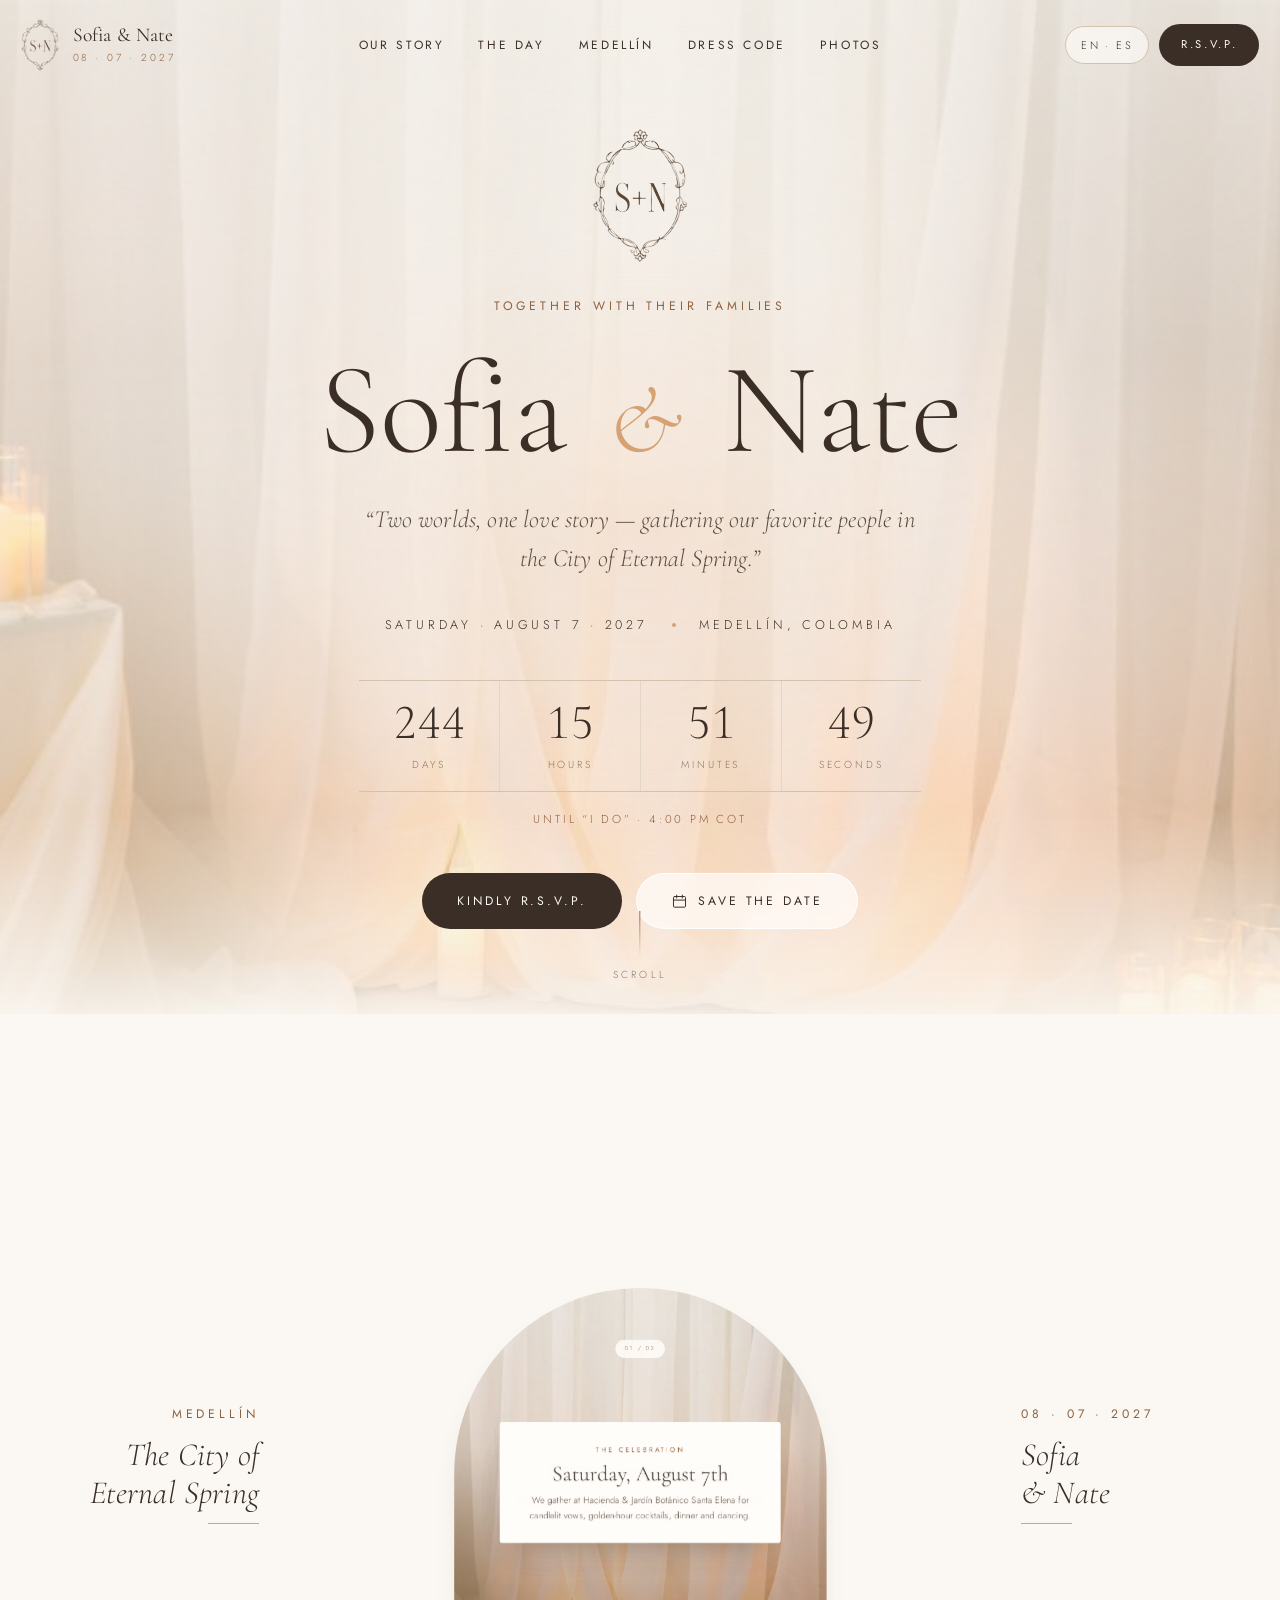
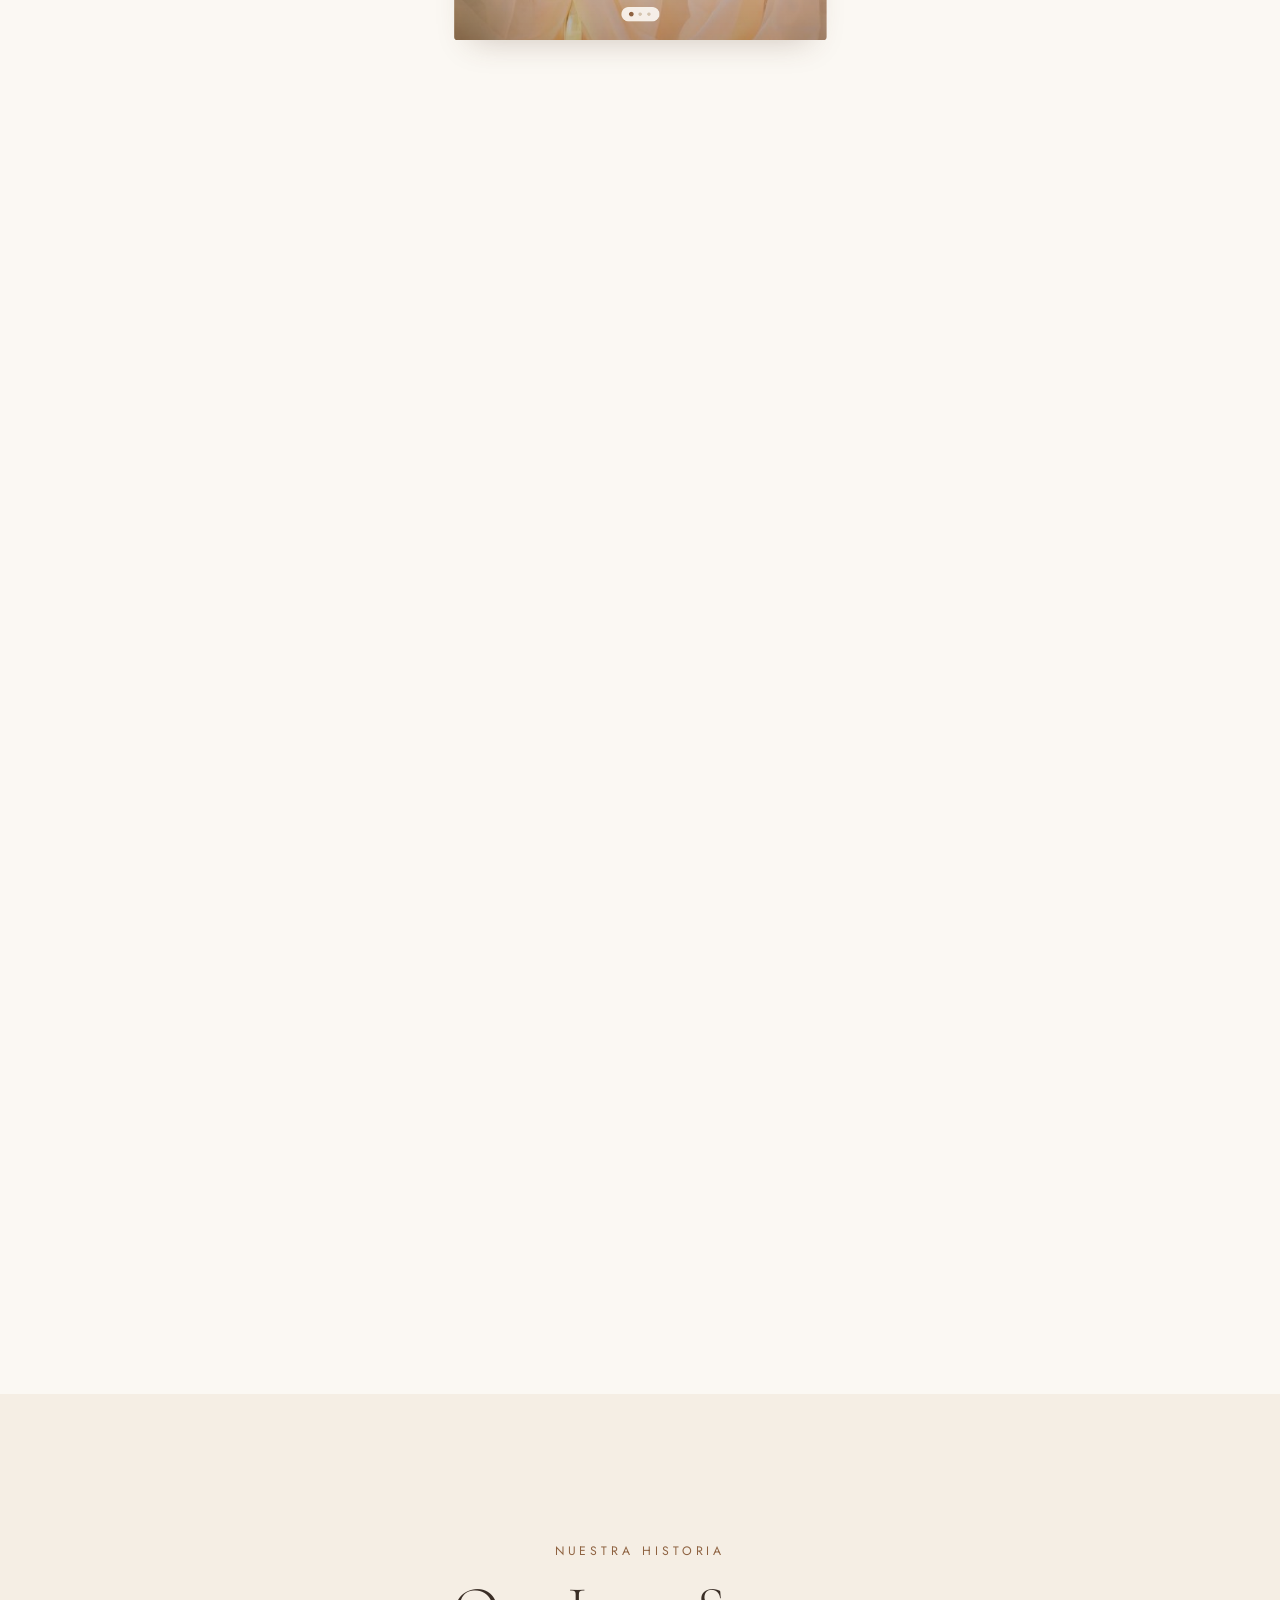
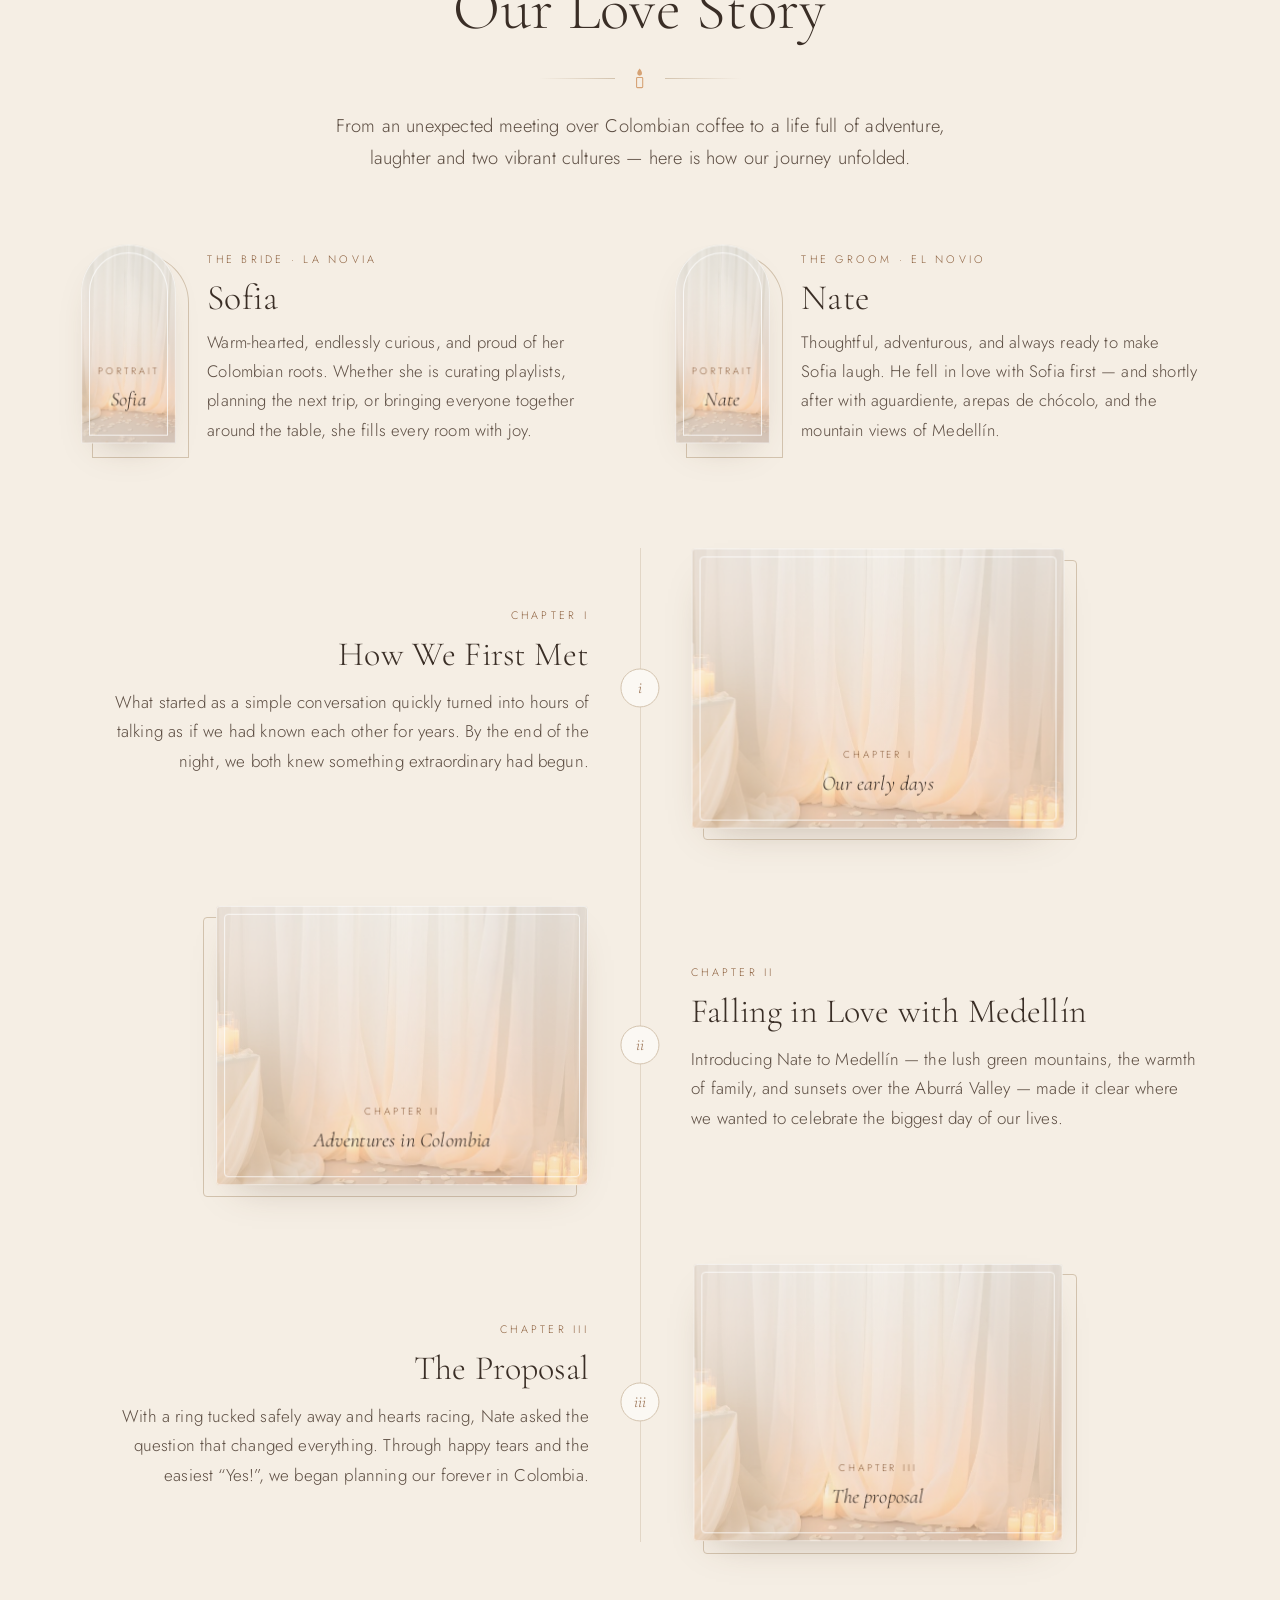
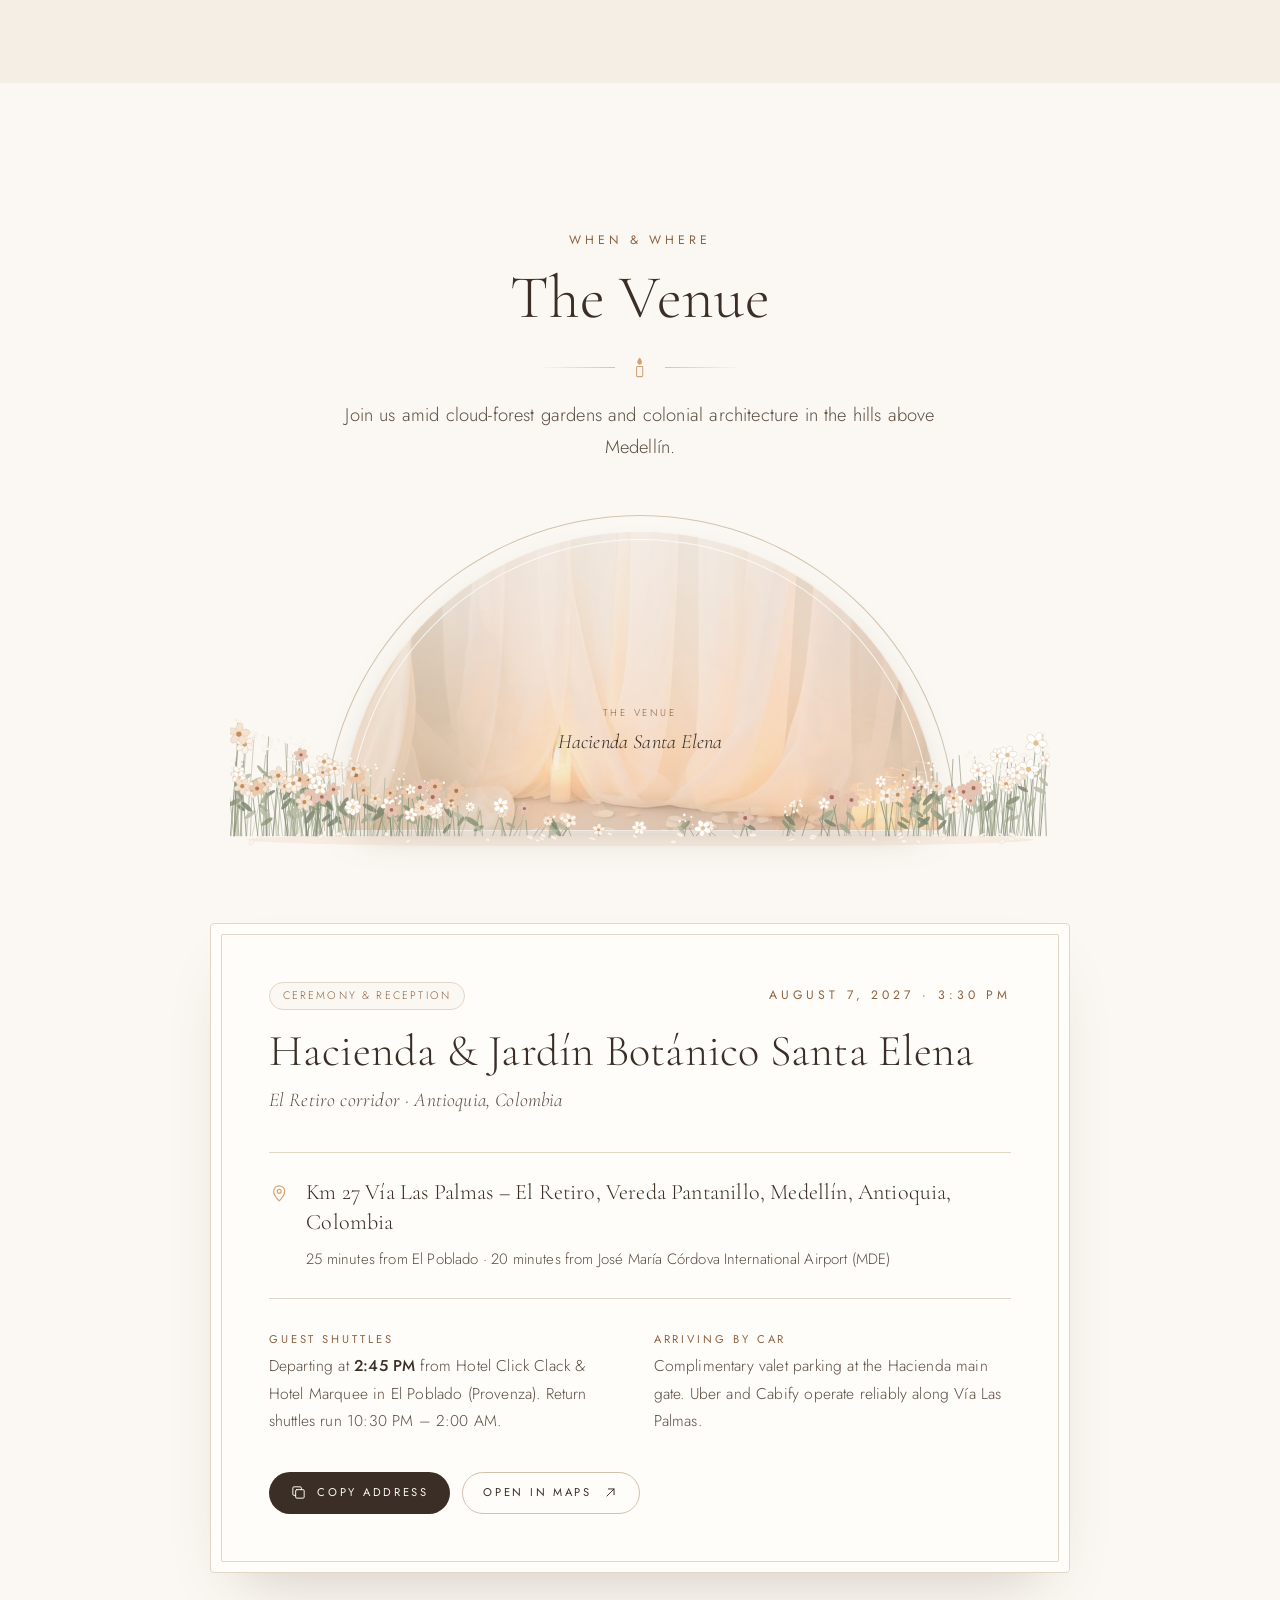
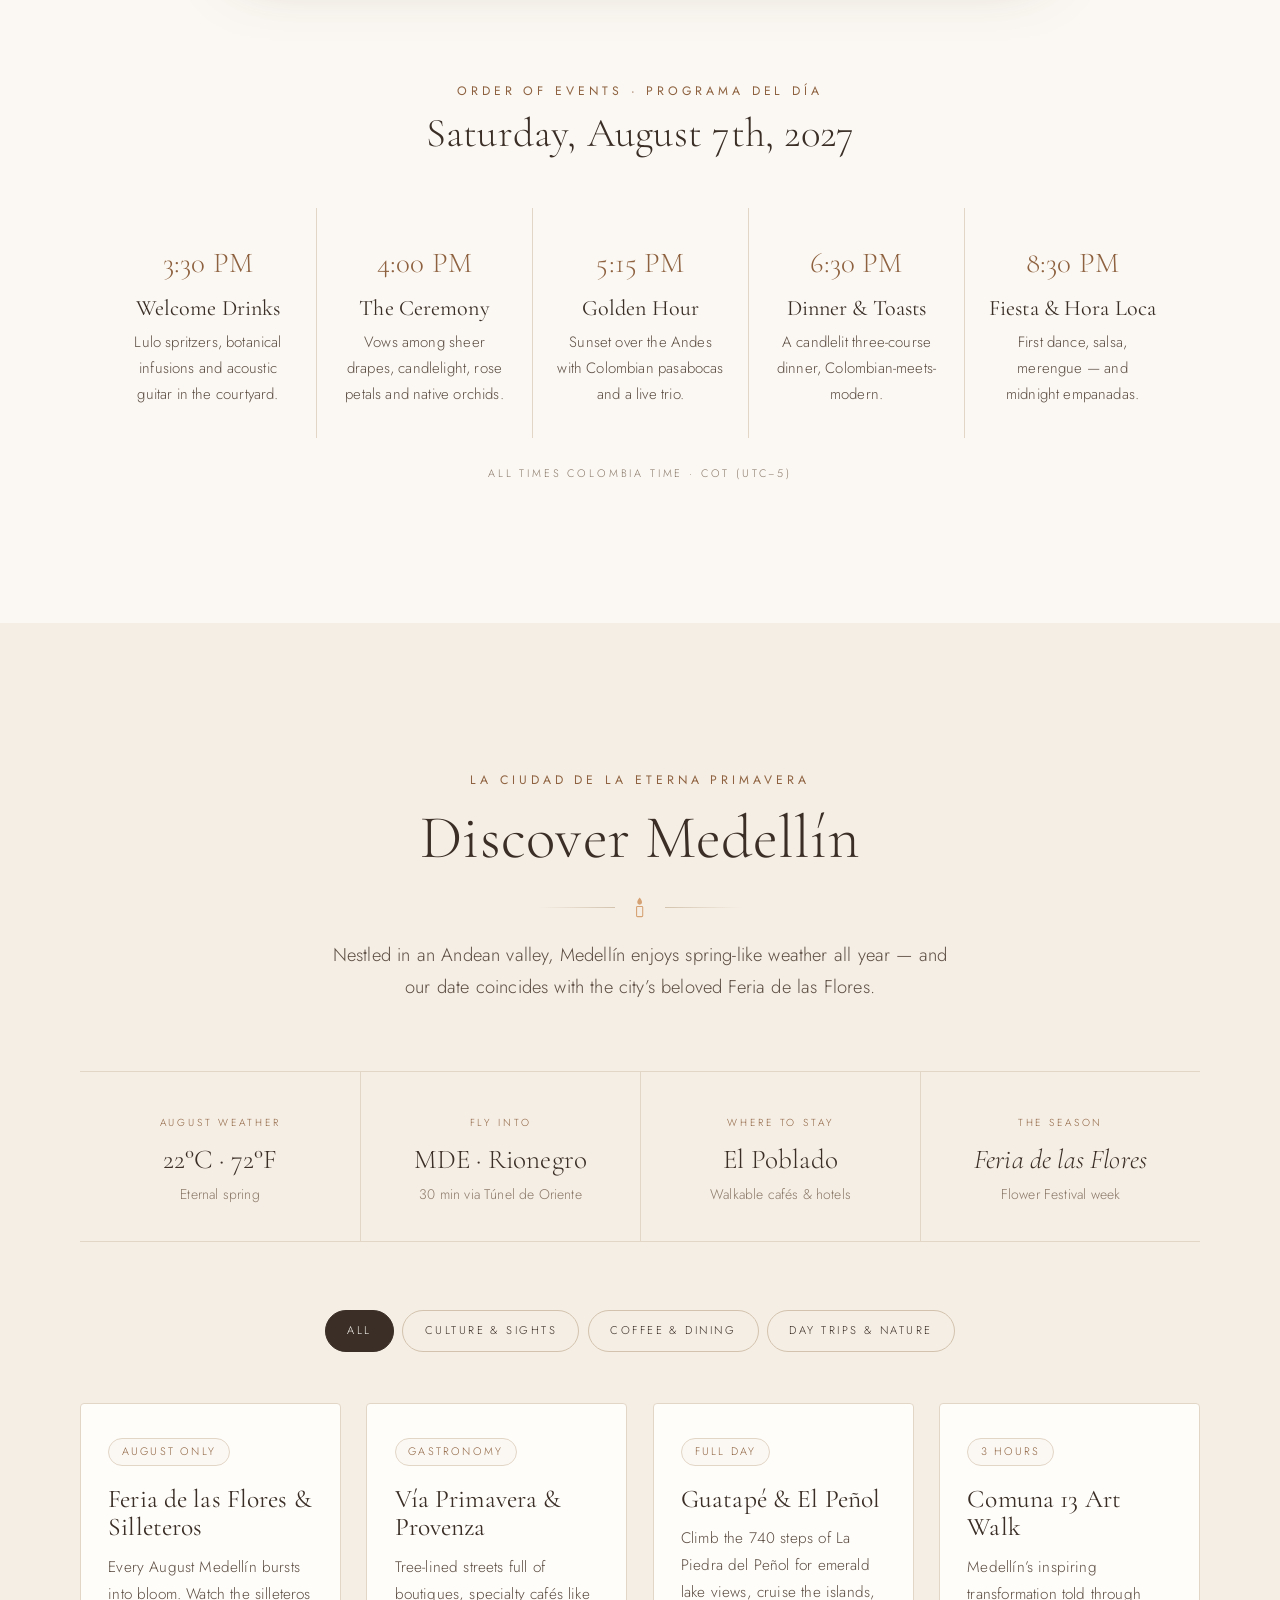
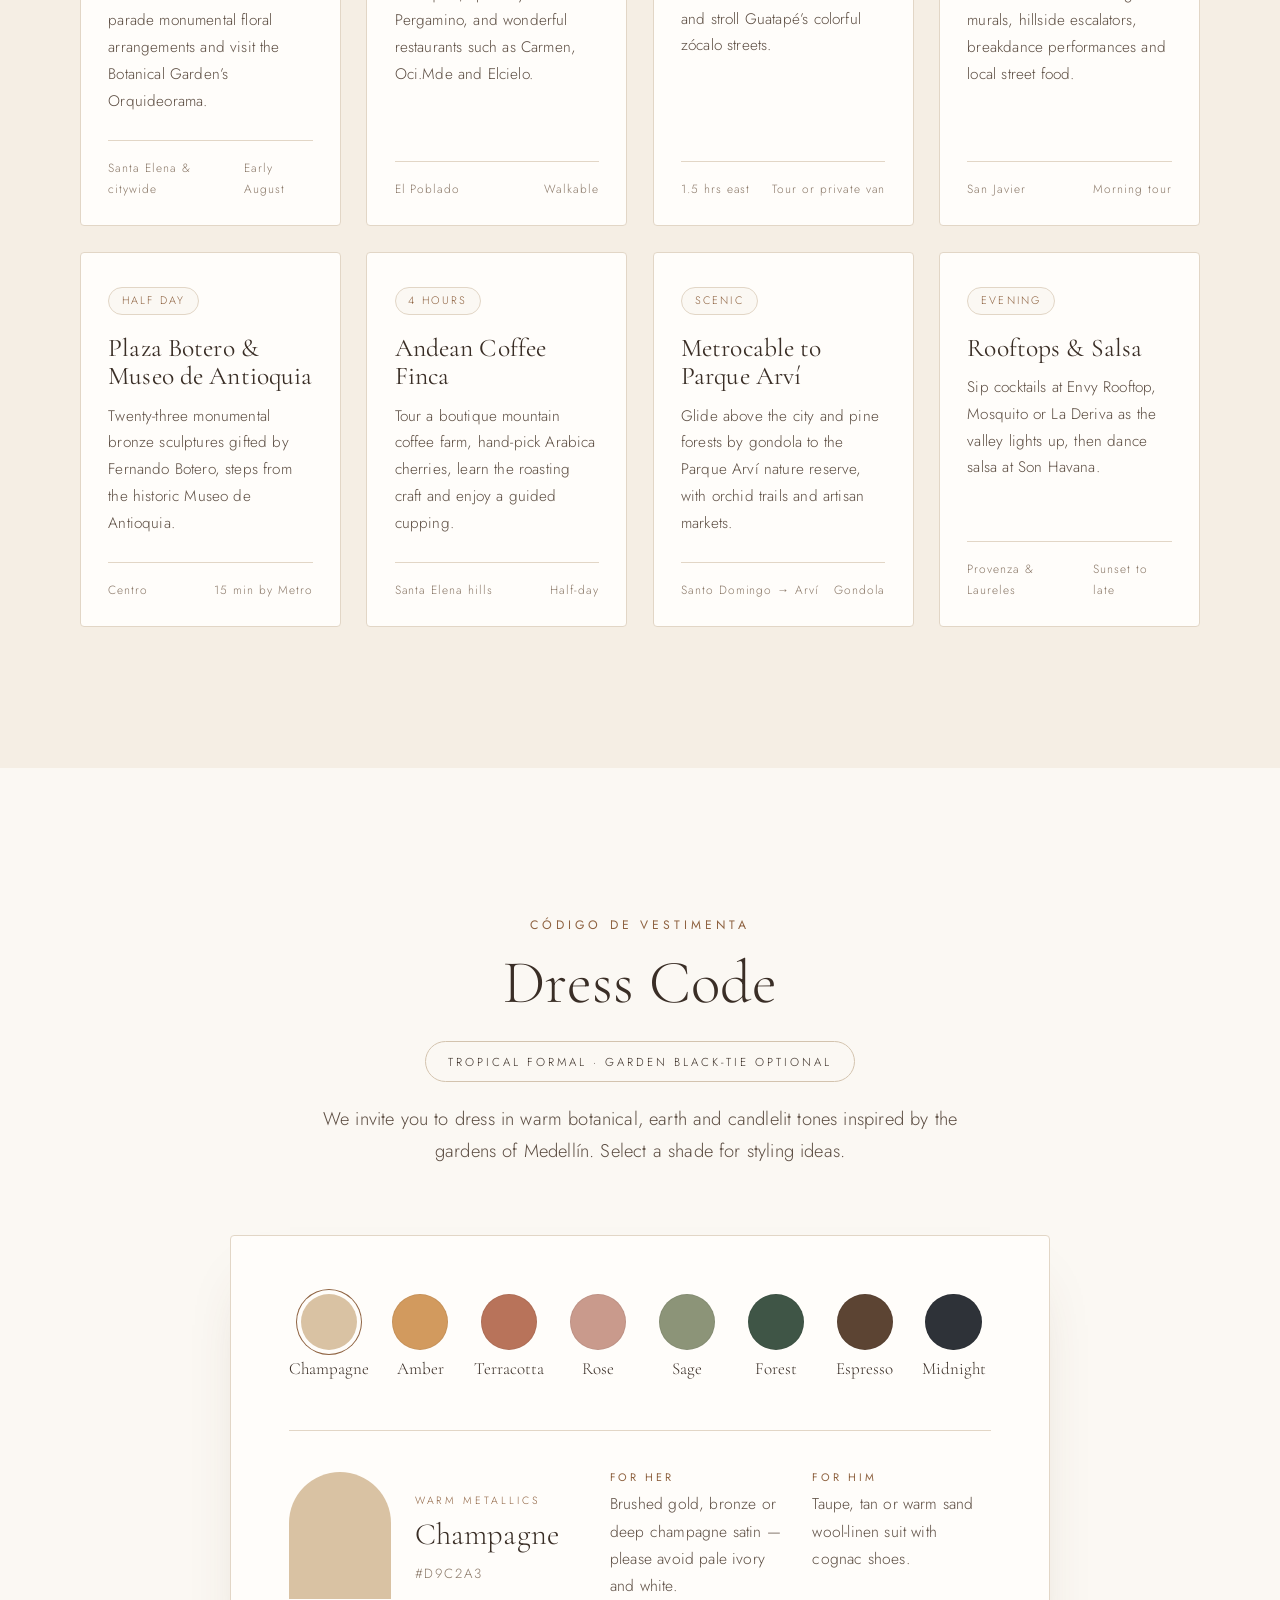
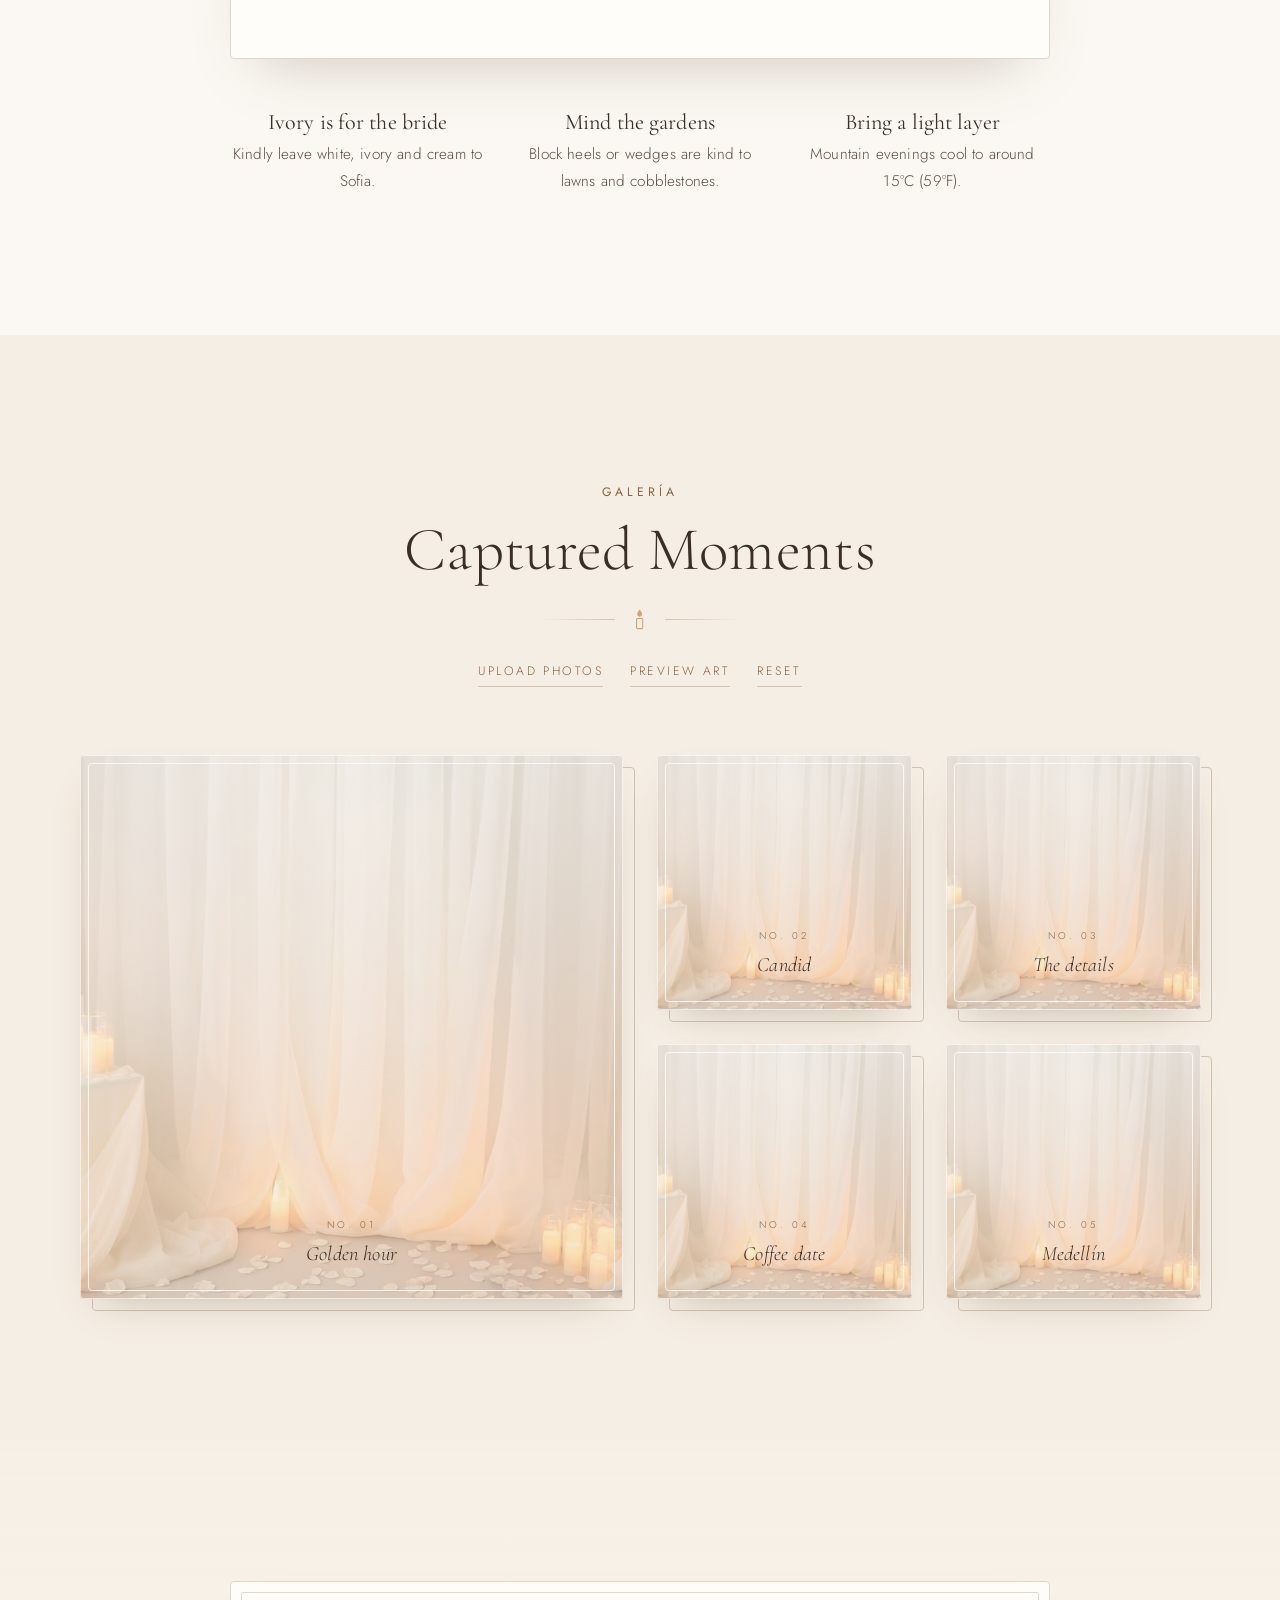
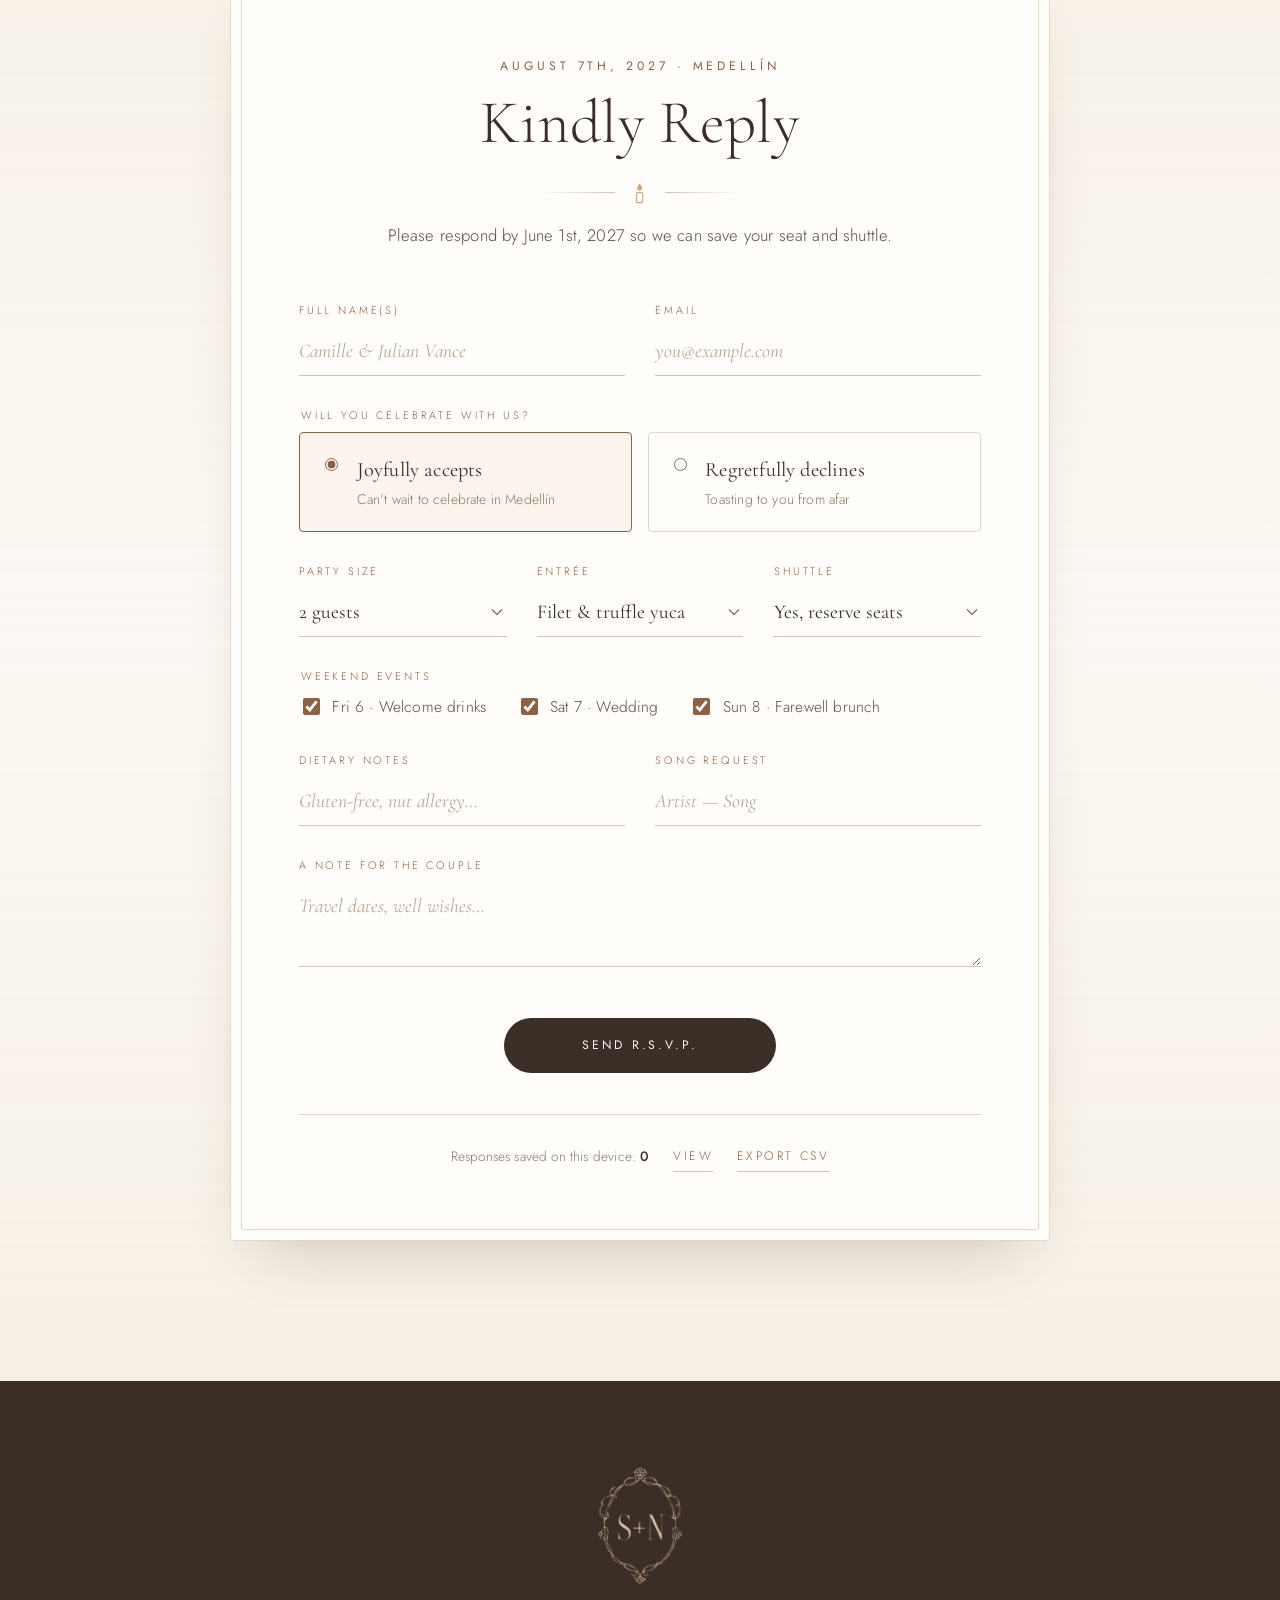
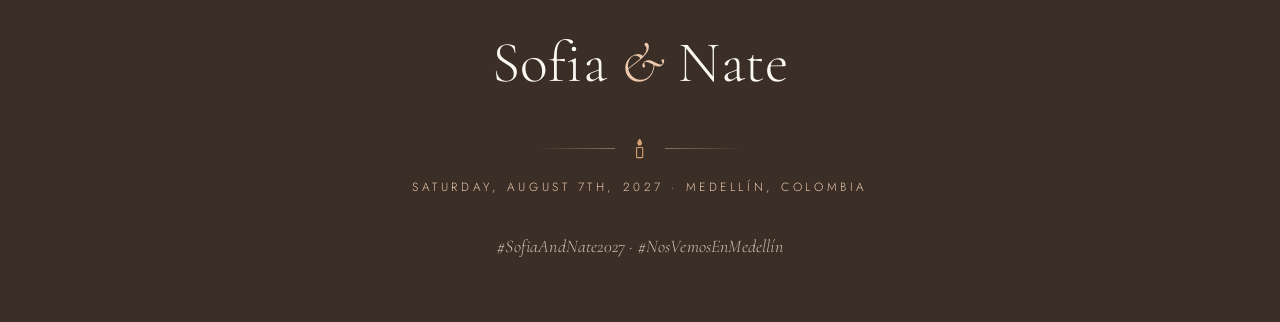
==== commit c78f400e: "Version CSS/JS links so browsers don't mix a cached stylesheet with new HTML After the monogram upda" ====
--- a/index.html
+++ b/index.html
@@ -16,7 +16,7 @@
   <link rel="preconnect" href="https://fonts.gstatic.com" crossorigin />
   <link href="https://fonts.googleapis.com/css2?family=Cormorant+Garamond:ital,wght@0,300;0,400;0,500;1,300;1,400&family=Jost:wght@300;400;500&family=Pinyon+Script&display=swap" rel="stylesheet" />
 
-  <link rel="stylesheet" href="css/styles.css" />
+  <link rel="stylesheet" href="css/styles.css?v=3" />
 </head>
 <body>
 
@@ -719,6 +719,6 @@
     <p class="footer-tags">#SofiaAndNate2027 · #NosVemosEnMedellín</p>
   </footer>
 
-  <script src="js/app.js"></script>
+  <script src="js/app.js?v=3"></script>
 </body>
 </html>
